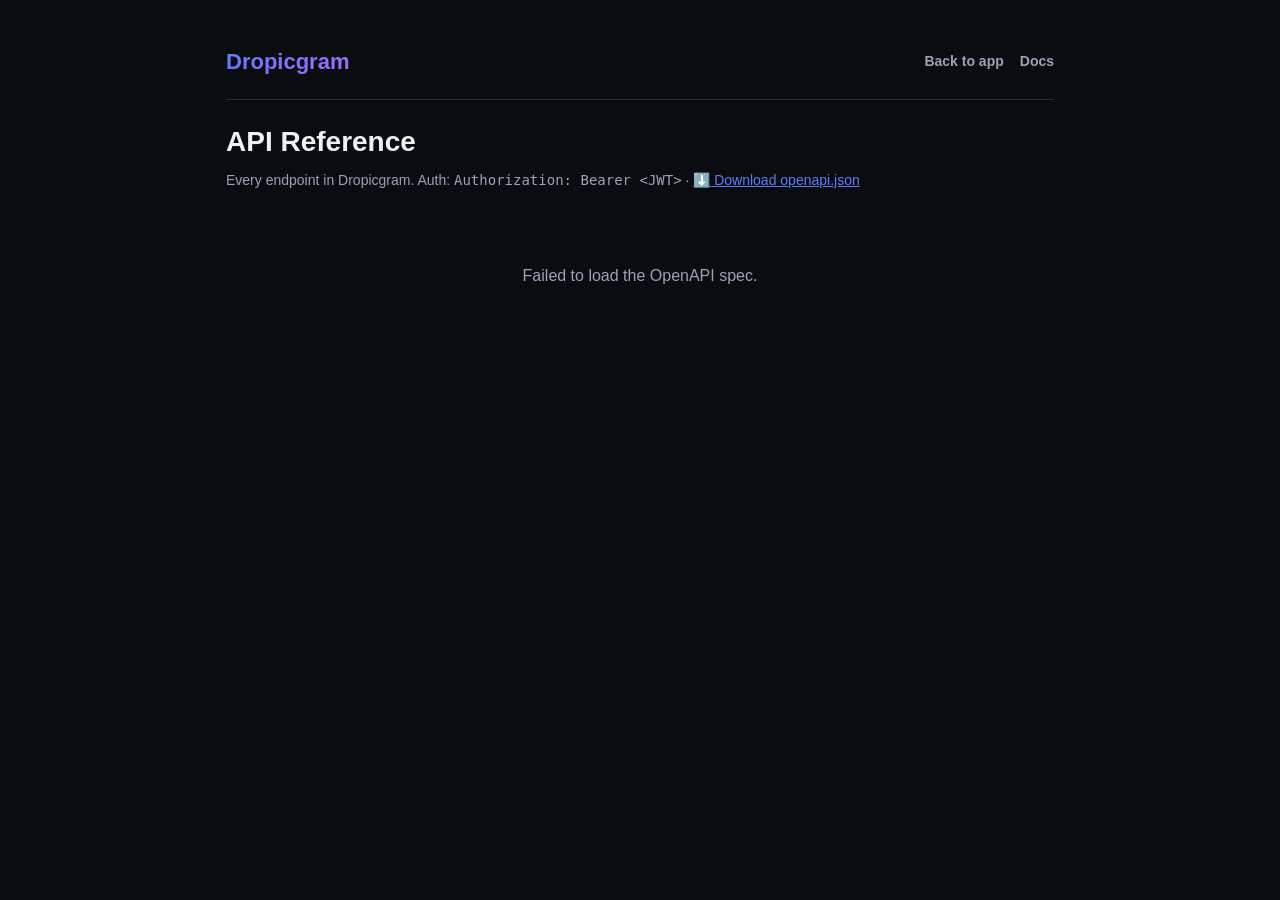
==== apidocs.html @ 76a0f66f "Fix Add story button globally, add openapi.json download link" ====
<!DOCTYPE html>
<html lang="en">
<head>
  <meta charset="UTF-8" />
  <meta name="viewport" content="width=device-width, initial-scale=1.0" />
  <title>Dropicgram API Reference</title>
  <link rel="icon" type="image/svg+xml" href="icon.svg" />
  <style>
    :root {
      --bg: #0b0c10; --bg-elev: #13151c; --card: #1a1d26; --card2: #232734;
      --ink: #eef0f6; --muted: #9aa3b5; --faint: #6b7488;
      --accent: #5e7bff; --accent2: #a06bff; --border: #282d3a;
      --green: #22c55e; --blue: #3b82f6; --orange: #f59e0b; --red: #ef4444;
    }
    * { margin: 0; padding: 0; box-sizing: border-box; }
    body {
      font-family: -apple-system, BlinkMacSystemFont, "Segoe UI", Roboto, sans-serif;
      background: var(--bg); color: var(--ink); line-height: 1.6;
    }
    .wrap { max-width: 860px; margin: 0 auto; padding: 24px 16px 80px; }
    header {
      display: flex; align-items: center; gap: 12px; padding: 20px 0; margin-bottom: 20px;
      border-bottom: 1px solid var(--border);
    }
    .logo { font-size: 22px; font-weight: 900; background: linear-gradient(135deg,var(--accent),var(--accent2)); -webkit-background-clip: text; background-clip: text; -webkit-text-fill-color: transparent; }
    header nav { margin-left: auto; display: flex; gap: 16px; }
    header nav a { color: var(--muted); text-decoration: none; font-weight: 600; font-size: 14px; }
    header nav a:hover { color: var(--accent); }
    h1 { font-size: 28px; margin-bottom: 4px; }
    .sub { color: var(--muted); margin-bottom: 18px; font-size: 14px; }
    .tags { display: flex; flex-wrap: wrap; gap: 8px; margin: 14px 0; }
    .tag {
      background: var(--bg-elev); border: 1px solid var(--border); border-radius: 999px;
      padding: 7px 16px; font-size: 13px; font-weight: 700; color: var(--muted); cursor: pointer;
      transition: all .15s;
    }
    .tag:hover { color: var(--accent); border-color: var(--accent); }
    .tag.active { background: linear-gradient(135deg,var(--accent),var(--accent2)); color: #fff; border-color: transparent; }
    .endpoint { background: var(--card); border: 1px solid var(--border); border-radius: 14px; padding: 16px 18px; margin-bottom: 12px; }
    .ep-head { display: flex; align-items: center; gap: 12px; flex-wrap: wrap; }
    .method { font-weight: 800; font-size: 12px; padding: 3px 10px; border-radius: 6px; color: #fff; letter-spacing: .5px; }
    .get { background: var(--green); } .post { background: var(--blue); } .put { background: var(--orange); } .delete { background: var(--red); }
    .path { font-family: ui-monospace, monospace; font-size: 14px; font-weight: 700; color: var(--ink); word-break: break-all; }
    .summary { color: var(--muted); font-size: 13px; margin-top: 4px; }
    .toggle {
      margin-left: auto; background: none; border: 1px solid var(--border); color: var(--muted);
      border-radius: 999px; padding: 6px 14px; font-size: 12px; font-weight: 700; cursor: pointer;
    }
    .toggle:hover { color: var(--accent); border-color: var(--accent); }
    .detail { margin-top: 12px; border-top: 1px solid var(--border); padding-top: 12px; display: none; }
    .detail.open { display: block; }
    .dlabel { font-size: 11px; font-weight: 700; color: var(--muted); text-transform: uppercase; letter-spacing: .6px; margin: 10px 0 4px; }
    .codeblock {
      background: var(--bg-elev); border: 1px solid var(--border); border-radius: 10px;
      padding: 12px; font-size: 12px; overflow-x: auto; color: var(--ink); white-space: pre-wrap;
    }
    table { width: 100%; border-collapse: collapse; margin: 8px 0; }
    th, td { text-align: left; padding: 7px 9px; border-bottom: 1px solid var(--border); font-size: 12.5px; vertical-align: top; }
    th { color: var(--muted); font-size: 11px; text-transform: uppercase; letter-spacing: .5px; }
    td code { background: var(--bg-elev); padding: 1px 5px; border-radius: 4px; font-size: 12px; color: var(--accent); }
    .empty { text-align: center; color: var(--muted); padding: 40px; }
    .back { display: inline-block; color: var(--accent); text-decoration: none; font-weight: 700; margin-bottom: 12px; }
    @media (max-width: 600px) {
      header { flex-direction: column; align-items: flex-start; }
      header nav { margin-left: 0; }
      .ep-head { gap: 8px; }
      .path { font-size: 13px; }
    }
  </style>
</head>
<body>
  <div class="wrap">
    <header>
      <span class="logo">Dropicgram</span>
      <nav>
        <a href="./">Back to app</a>
        <a href="docs.html">Docs</a>
      </nav>
    </header>

    <h1>API Reference</h1>
    <p class="sub">Every endpoint in Dropicgram. Auth: <code>Authorization: Bearer &lt;JWT&gt;</code> · <a href="#" id="dl-spec" download style="color:var(--accent)">⬇️ Download openapi.json</a></p>

    <div class="tags" id="tags"></div>
    <div id="paths"></div>
  </div>

  <script>
    const BASE = window.DROPIC_API || "";

    async function load() {
      const tagsEl = document.getElementById("tags");
      const pathsEl = document.getElementById("paths");
      let spec;
      try {
        const res = await fetch(BASE + "/api/openapi.json");
        spec = await res.json();
      } catch (e) {
        pathsEl.innerHTML = '<div class="empty">Failed to load the OpenAPI spec.</div>';
        return;
      }

      const tags = (spec.tags || []).map((t) => t.name);
      tagsEl.innerHTML = tags.map((t) => `<button class="tag" data-tag="${t}">${t}</button>`).join("");

      const list = [];
      for (const [path, methods] of Object.entries(spec.paths || {})) {
        for (const [method, op] of Object.entries(methods)) {
          if (!["get", "post", "put", "delete"].includes(method)) continue;
          list.push({ tag: op.tags?.[0] || "other", path, method, op });
        }
      }

      function esc(s) {
        return String(s ?? "").replace(/[&<>"']/g, (c) => ({"&":"&amp;","<":"&lt;",">":"&gt;",'"':"&quot;","'":"&#39;"}[c]));
      }

      function render(filter) {
        const items = filter ? list.filter((x) => x.tag === filter) : list;
        pathsEl.innerHTML = items.map((e) => {
          const params = (e.op.parameters || []).map((p) =>
            `<tr><td><code>${esc(p.name)}</code></td><td>${esc(p.in)}</td><td>${p.required ? "required" : "optional"}</td><td>${esc(JSON.stringify(p.schema || {}))}</td></tr>`
          ).join("");
          const reqBody = e.op.requestBody?.content
            ? Object.entries(e.op.requestBody.content).map(([ct, v]) =>
                `<div class="dlabel">Body · ${esc(ct)}</div><div class="codeblock">${esc(JSON.stringify(v.schema, null, 2))}</div>`).join("")
            : "";
          const responses = e.op.responses
            ? Object.entries(e.op.responses).map(([code, r]) =>
                `<div class="dlabel">${esc(code)} — ${esc(r.description || "")}</div>`).join("")
            : "";
          return `
          <div class="endpoint" data-tag="${esc(e.tag)}">
            <div class="ep-head">
              <span class="method ${esc(e.method)}">${esc(e.method.toUpperCase())}</span>
              <span class="path">${esc(e.path)}</span>
              <button class="toggle">Details</button>
            </div>
            <div class="summary">${esc(e.op.summary || "")}</div>
            <div class="detail">
              ${params ? `<div class="dlabel">Parameters</div><table>${params}</table>` : ""}
              ${reqBody}
              ${responses ? `<div class="dlabel">Responses</div>${responses}` : ""}
            </div>
          </div>`;
        }).join("") || '<div class="empty">No endpoints in this tag.</div>';

        pathsEl.querySelectorAll(".endpoint").forEach((ep) => {
          ep.querySelector(".toggle").addEventListener("click", () => {
            ep.querySelector(".detail").classList.toggle("open");
          });
        });
      }
      render();

      tagsEl.querySelectorAll(".tag").forEach((b) =>
        b.addEventListener("click", () => {
          tagsEl.querySelectorAll(".tag").forEach((x) => x.classList.remove("active"));
          b.classList.add("active");
          render(b.dataset.tag);
        })
      );
    }
    load();
    document.getElementById("dl-spec").addEventListener("click", (e) => {
      e.preventDefault();
      window.location.href = BASE + "/api/openapi.json";
    });
  </script>
</body>
</html>
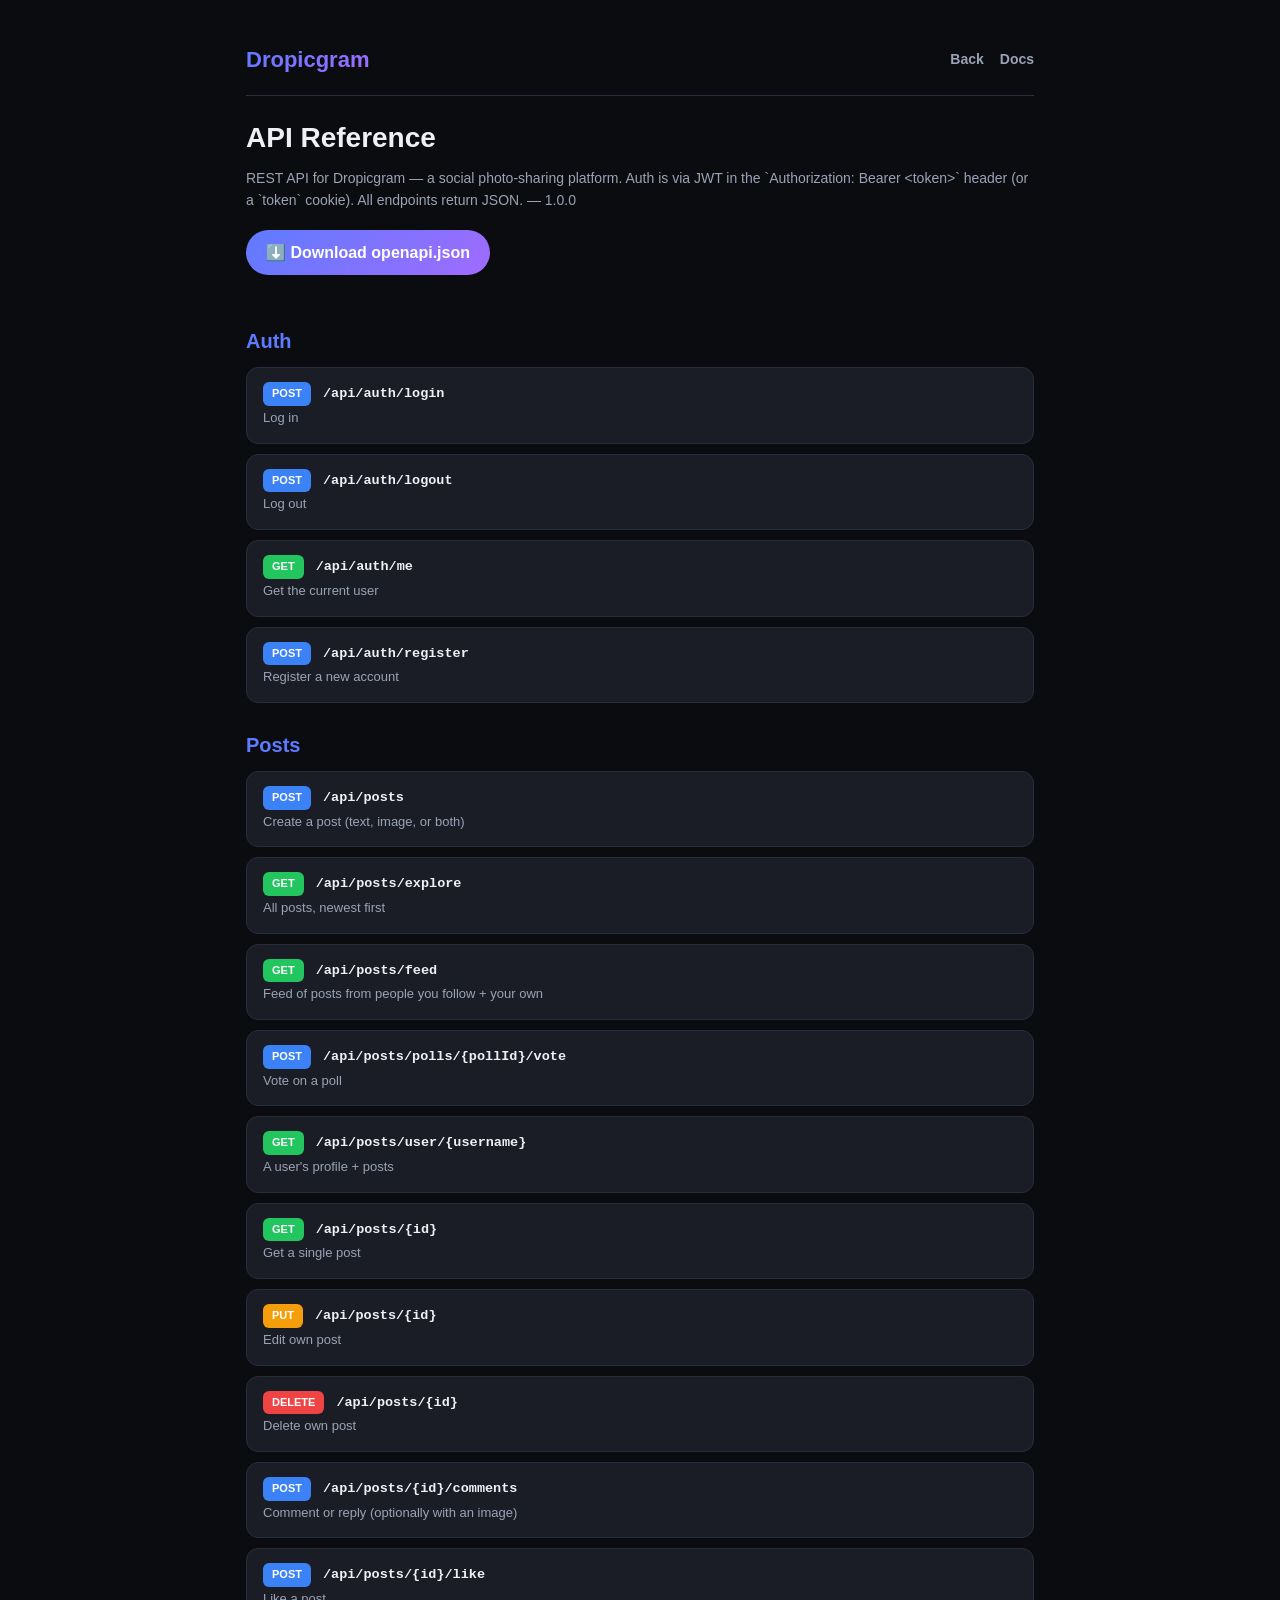
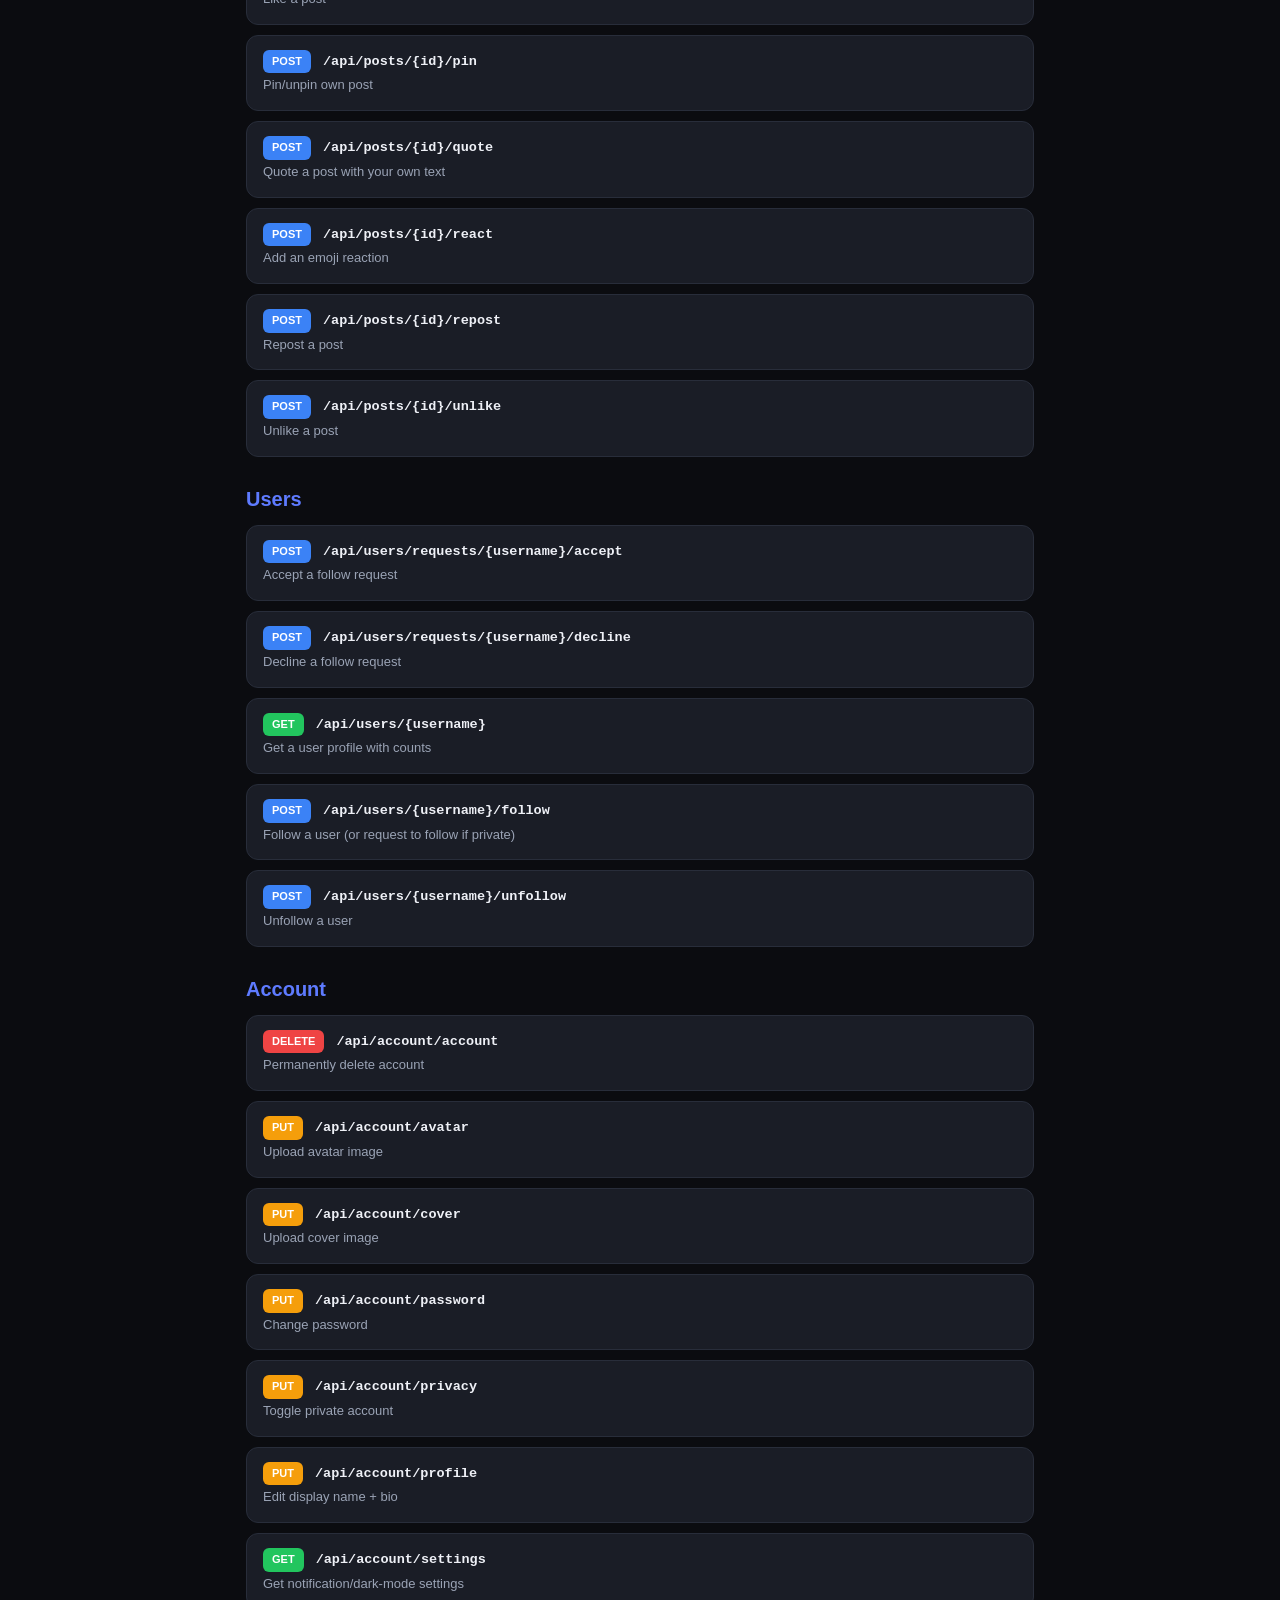
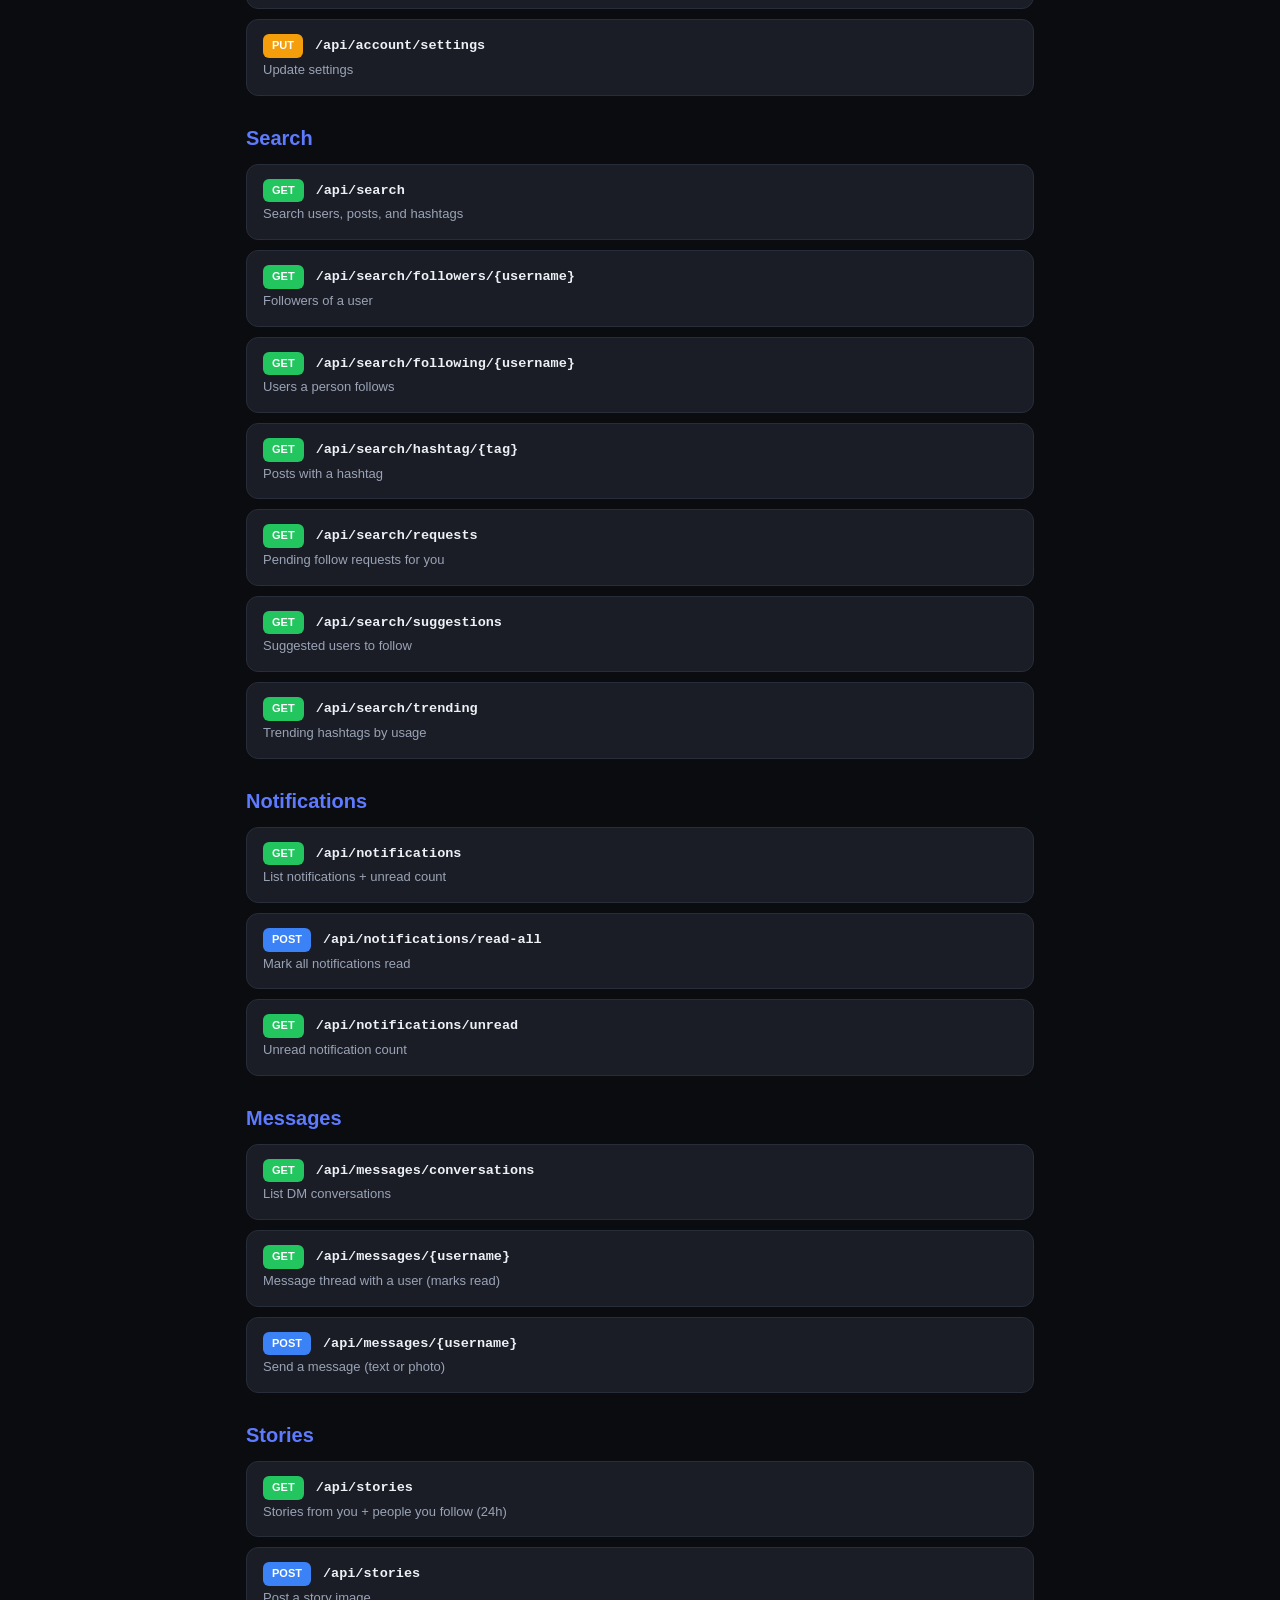
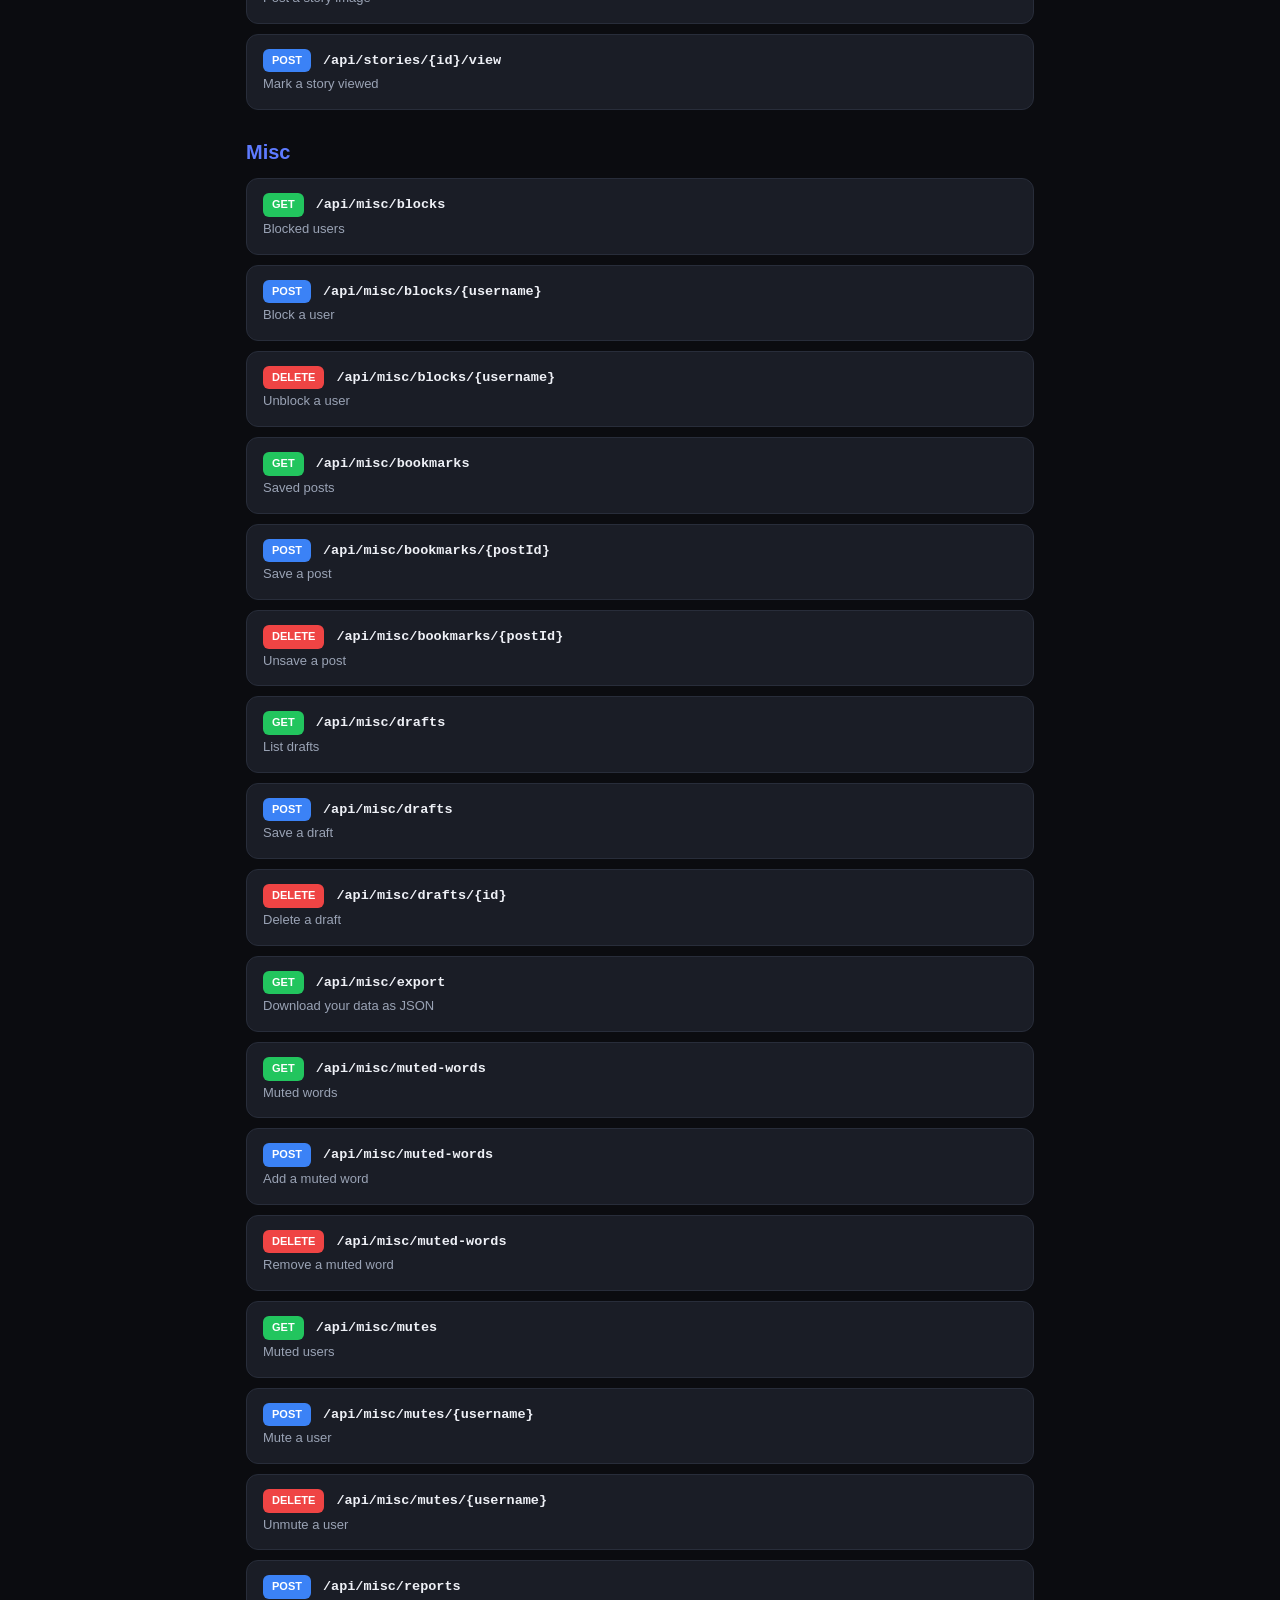
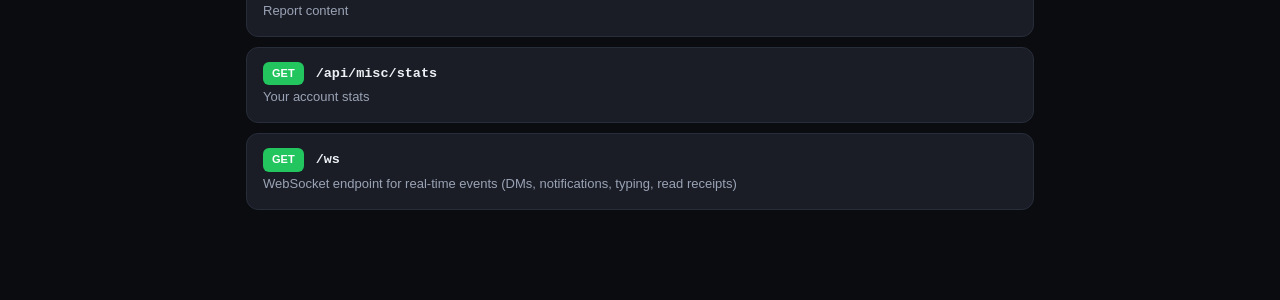
==== commit f163c924: "apidocs: fully static, no runtime fetch, just download page" ====
--- a/apidocs.html
+++ b/apidocs.html
@@ -1,171 +1,252 @@
 <!DOCTYPE html>
 <html lang="en">
 <head>
-  <meta charset="UTF-8" />
-  <meta name="viewport" content="width=device-width, initial-scale=1.0" />
-  <title>Dropicgram API Reference</title>
-  <link rel="icon" type="image/svg+xml" href="icon.svg" />
-  <style>
-    :root {
-      --bg: #0b0c10; --bg-elev: #13151c; --card: #1a1d26; --card2: #232734;
-      --ink: #eef0f6; --muted: #9aa3b5; --faint: #6b7488;
-      --accent: #5e7bff; --accent2: #a06bff; --border: #282d3a;
-      --green: #22c55e; --blue: #3b82f6; --orange: #f59e0b; --red: #ef4444;
-    }
-    * { margin: 0; padding: 0; box-sizing: border-box; }
-    body {
-      font-family: -apple-system, BlinkMacSystemFont, "Segoe UI", Roboto, sans-serif;
-      background: var(--bg); color: var(--ink); line-height: 1.6;
-    }
-    .wrap { max-width: 860px; margin: 0 auto; padding: 24px 16px 80px; }
-    header {
-      display: flex; align-items: center; gap: 12px; padding: 20px 0; margin-bottom: 20px;
-      border-bottom: 1px solid var(--border);
-    }
-    .logo { font-size: 22px; font-weight: 900; background: linear-gradient(135deg,var(--accent),var(--accent2)); -webkit-background-clip: text; background-clip: text; -webkit-text-fill-color: transparent; }
-    header nav { margin-left: auto; display: flex; gap: 16px; }
-    header nav a { color: var(--muted); text-decoration: none; font-weight: 600; font-size: 14px; }
-    header nav a:hover { color: var(--accent); }
-    h1 { font-size: 28px; margin-bottom: 4px; }
-    .sub { color: var(--muted); margin-bottom: 18px; font-size: 14px; }
-    .tags { display: flex; flex-wrap: wrap; gap: 8px; margin: 14px 0; }
-    .tag {
-      background: var(--bg-elev); border: 1px solid var(--border); border-radius: 999px;
-      padding: 7px 16px; font-size: 13px; font-weight: 700; color: var(--muted); cursor: pointer;
-      transition: all .15s;
-    }
-    .tag:hover { color: var(--accent); border-color: var(--accent); }
-    .tag.active { background: linear-gradient(135deg,var(--accent),var(--accent2)); color: #fff; border-color: transparent; }
-    .endpoint { background: var(--card); border: 1px solid var(--border); border-radius: 14px; padding: 16px 18px; margin-bottom: 12px; }
-    .ep-head { display: flex; align-items: center; gap: 12px; flex-wrap: wrap; }
-    .method { font-weight: 800; font-size: 12px; padding: 3px 10px; border-radius: 6px; color: #fff; letter-spacing: .5px; }
-    .get { background: var(--green); } .post { background: var(--blue); } .put { background: var(--orange); } .delete { background: var(--red); }
-    .path { font-family: ui-monospace, monospace; font-size: 14px; font-weight: 700; color: var(--ink); word-break: break-all; }
-    .summary { color: var(--muted); font-size: 13px; margin-top: 4px; }
-    .toggle {
-      margin-left: auto; background: none; border: 1px solid var(--border); color: var(--muted);
-      border-radius: 999px; padding: 6px 14px; font-size: 12px; font-weight: 700; cursor: pointer;
-    }
-    .toggle:hover { color: var(--accent); border-color: var(--accent); }
-    .detail { margin-top: 12px; border-top: 1px solid var(--border); padding-top: 12px; display: none; }
-    .detail.open { display: block; }
-    .dlabel { font-size: 11px; font-weight: 700; color: var(--muted); text-transform: uppercase; letter-spacing: .6px; margin: 10px 0 4px; }
-    .codeblock {
-      background: var(--bg-elev); border: 1px solid var(--border); border-radius: 10px;
-      padding: 12px; font-size: 12px; overflow-x: auto; color: var(--ink); white-space: pre-wrap;
-    }
-    table { width: 100%; border-collapse: collapse; margin: 8px 0; }
-    th, td { text-align: left; padding: 7px 9px; border-bottom: 1px solid var(--border); font-size: 12.5px; vertical-align: top; }
-    th { color: var(--muted); font-size: 11px; text-transform: uppercase; letter-spacing: .5px; }
-    td code { background: var(--bg-elev); padding: 1px 5px; border-radius: 4px; font-size: 12px; color: var(--accent); }
-    .empty { text-align: center; color: var(--muted); padding: 40px; }
-    .back { display: inline-block; color: var(--accent); text-decoration: none; font-weight: 700; margin-bottom: 12px; }
-    @media (max-width: 600px) {
-      header { flex-direction: column; align-items: flex-start; }
-      header nav { margin-left: 0; }
-      .ep-head { gap: 8px; }
-      .path { font-size: 13px; }
-    }
-  </style>
+<meta charset="UTF-8" />
+<meta name="viewport" content="width=device-width, initial-scale=1.0" />
+<title>Dropicgram API Reference</title>
+<link rel="icon" type="image/svg+xml" href="icon.svg" />
+<style>
+:root{--bg:#0b0c10;--el:#13151c;--card:#1a1d26;--ink:#eef0f6;--mut:#9aa3b5;--acc:#5e7bff;--acc2:#a06bff;--bd:#282d3a;--g:#22c55e;--b:#3b82f6;--o:#f59e0b;--r:#ef4444;}
+*{margin:0;padding:0;box-sizing:border-box}
+body{font-family:-apple-system,BlinkMacSystemFont,"Segoe UI",Roboto,sans-serif;background:var(--bg);color:var(--ink);line-height:1.6}
+.wrap{max-width:820px;margin:0 auto;padding:24px 16px 80px}
+header{display:flex;align-items:center;gap:12px;padding:18px 0;border-bottom:1px solid var(--bd);margin-bottom:20px}
+.logo{font-size:22px;font-weight:900;background:linear-gradient(135deg,var(--acc),var(--acc2));-webkit-background-clip:text;background-clip:text;-webkit-text-fill-color:transparent}
+header nav{margin-left:auto;display:flex;gap:16px}
+header nav a{color:var(--mut);text-decoration:none;font-weight:600;font-size:14px}
+header nav a:hover{color:var(--acc)}
+h1{font-size:28px;margin-bottom:6px}
+.sub{color:var(--mut);font-size:14px;margin-bottom:18px}
+.dl{display:inline-block;background:linear-gradient(135deg,var(--acc),var(--acc2));color:#fff;font-weight:800;padding:10px 20px;border-radius:999px;text-decoration:none;margin-bottom:24px}
+.tag-title{font-size:20px;margin:26px 0 10px;color:var(--acc);text-transform:capitalize}
+.ep{background:var(--card);border:1px solid var(--bd);border-radius:12px;padding:14px 16px;margin-bottom:10px}
+.head{display:flex;align-items:center;gap:12px;flex-wrap:wrap}
+.m{font-weight:800;font-size:11px;padding:3px 9px;border-radius:6px;color:#fff}
+.m.get{background:var(--g)}.m.post{background:var(--b)}.m.put{background:var(--o)}.m.delete{background:var(--r)}
+.path{font-family:ui-monospace,monospace;font-size:13.5px;font-weight:700;color:var(--ink);word-break:break-all}
+.sum{color:var(--mut);font-size:13px;margin-top:2px}
+.det{margin-top:8px}
+.det summary{color:var(--acc);cursor:pointer;font-size:13px;font-weight:700}
+.lbl{font-size:11px;font-weight:700;color:var(--mut);text-transform:uppercase;letter-spacing:.5px;margin:10px 0 4px}
+table{width:100%;border-collapse:collapse;margin:6px 0}
+th,td{text-align:left;padding:6px 8px;border-bottom:1px solid var(--bd);font-size:12.5px}
+th{color:var(--mut)}
+td code{background:var(--el);padding:1px 5px;border-radius:4px;font-size:12px;color:var(--acc)}
+.code{background:var(--el);border:1px solid var(--bd);border-radius:8px;padding:10px;font-size:12px;overflow-x:auto;white-space:pre-wrap}
+@media(max-width:600px){header{flex-direction:column;align-items:flex-start}header nav{margin-left:0}}
+</style>
 </head>
 <body>
-  <div class="wrap">
-    <header>
-      <span class="logo">Dropicgram</span>
-      <nav>
-        <a href="./">Back to app</a>
-        <a href="docs.html">Docs</a>
-      </nav>
-    </header>
-
-    <h1>API Reference</h1>
-    <p class="sub">Every endpoint in Dropicgram. Auth: <code>Authorization: Bearer &lt;JWT&gt;</code> · <a href="#" id="dl-spec" download style="color:var(--accent)">⬇️ Download openapi.json</a></p>
-
-    <div class="tags" id="tags"></div>
-    <div id="paths"></div>
-  </div>
-
-  <script>
-    const BASE = window.DROPIC_API || "";
-
-    async function load() {
-      const tagsEl = document.getElementById("tags");
-      const pathsEl = document.getElementById("paths");
-      let spec;
-      try {
-        const res = await fetch(BASE + "/api/openapi.json");
-        spec = await res.json();
-      } catch (e) {
-        pathsEl.innerHTML = '<div class="empty">Failed to load the OpenAPI spec.</div>';
-        return;
-      }
-
-      const tags = (spec.tags || []).map((t) => t.name);
-      tagsEl.innerHTML = tags.map((t) => `<button class="tag" data-tag="${t}">${t}</button>`).join("");
-
-      const list = [];
-      for (const [path, methods] of Object.entries(spec.paths || {})) {
-        for (const [method, op] of Object.entries(methods)) {
-          if (!["get", "post", "put", "delete"].includes(method)) continue;
-          list.push({ tag: op.tags?.[0] || "other", path, method, op });
-        }
-      }
-
-      function esc(s) {
-        return String(s ?? "").replace(/[&<>"']/g, (c) => ({"&":"&amp;","<":"&lt;",">":"&gt;",'"':"&quot;","'":"&#39;"}[c]));
-      }
-
-      function render(filter) {
-        const items = filter ? list.filter((x) => x.tag === filter) : list;
-        pathsEl.innerHTML = items.map((e) => {
-          const params = (e.op.parameters || []).map((p) =>
-            `<tr><td><code>${esc(p.name)}</code></td><td>${esc(p.in)}</td><td>${p.required ? "required" : "optional"}</td><td>${esc(JSON.stringify(p.schema || {}))}</td></tr>`
-          ).join("");
-          const reqBody = e.op.requestBody?.content
-            ? Object.entries(e.op.requestBody.content).map(([ct, v]) =>
-                `<div class="dlabel">Body · ${esc(ct)}</div><div class="codeblock">${esc(JSON.stringify(v.schema, null, 2))}</div>`).join("")
-            : "";
-          const responses = e.op.responses
-            ? Object.entries(e.op.responses).map(([code, r]) =>
-                `<div class="dlabel">${esc(code)} — ${esc(r.description || "")}</div>`).join("")
-            : "";
-          return `
-          <div class="endpoint" data-tag="${esc(e.tag)}">
-            <div class="ep-head">
-              <span class="method ${esc(e.method)}">${esc(e.method.toUpperCase())}</span>
-              <span class="path">${esc(e.path)}</span>
-              <button class="toggle">Details</button>
-            </div>
-            <div class="summary">${esc(e.op.summary || "")}</div>
-            <div class="detail">
-              ${params ? `<div class="dlabel">Parameters</div><table>${params}</table>` : ""}
-              ${reqBody}
-              ${responses ? `<div class="dlabel">Responses</div>${responses}` : ""}
-            </div>
-          </div>`;
-        }).join("") || '<div class="empty">No endpoints in this tag.</div>';
-
-        pathsEl.querySelectorAll(".endpoint").forEach((ep) => {
-          ep.querySelector(".toggle").addEventListener("click", () => {
-            ep.querySelector(".detail").classList.toggle("open");
-          });
-        });
-      }
-      render();
-
-      tagsEl.querySelectorAll(".tag").forEach((b) =>
-        b.addEventListener("click", () => {
-          tagsEl.querySelectorAll(".tag").forEach((x) => x.classList.remove("active"));
-          b.classList.add("active");
-          render(b.dataset.tag);
-        })
-      );
-    }
-    load();
-    document.getElementById("dl-spec").addEventListener("click", (e) => {
-      e.preventDefault();
-      window.location.href = BASE + "/api/openapi.json";
-    });
-  </script>
+<div class="wrap">
+<header>
+<span class="logo">Dropicgram</span>
+<nav><a href="./">Back</a><a href="docs.html">Docs</a></nav>
+</header>
+<h1>API Reference</h1>
+<p class="sub">REST API for Dropicgram — a social photo-sharing platform. Auth is via JWT in the `Authorization: Bearer &lt;token&gt;` header (or a `token` cookie). All endpoints return JSON. — 1.0.0</p>
+<a class="dl" href="/api/openapi.json" download>⬇️ Download openapi.json</a>
+<h2 class="tag-title">auth</h2><div class="ep">
+      <div class="head"><span class="m post">POST</span><code class="path">/api/auth/login</code></div>
+      <div class="sum">Log in</div>
+    </div><div class="ep">
+      <div class="head"><span class="m post">POST</span><code class="path">/api/auth/logout</code></div>
+      <div class="sum">Log out</div>
+    </div><div class="ep">
+      <div class="head"><span class="m get">GET</span><code class="path">/api/auth/me</code></div>
+      <div class="sum">Get the current user</div>
+    </div><div class="ep">
+      <div class="head"><span class="m post">POST</span><code class="path">/api/auth/register</code></div>
+      <div class="sum">Register a new account</div>
+    </div><h2 class="tag-title">posts</h2><div class="ep">
+      <div class="head"><span class="m post">POST</span><code class="path">/api/posts</code></div>
+      <div class="sum">Create a post (text, image, or both)</div>
+    </div><div class="ep">
+      <div class="head"><span class="m get">GET</span><code class="path">/api/posts/explore</code></div>
+      <div class="sum">All posts, newest first</div>
+    </div><div class="ep">
+      <div class="head"><span class="m get">GET</span><code class="path">/api/posts/feed</code></div>
+      <div class="sum">Feed of posts from people you follow + your own</div>
+    </div><div class="ep">
+      <div class="head"><span class="m post">POST</span><code class="path">/api/posts/polls/{pollId}/vote</code></div>
+      <div class="sum">Vote on a poll</div>
+    </div><div class="ep">
+      <div class="head"><span class="m get">GET</span><code class="path">/api/posts/user/{username}</code></div>
+      <div class="sum">A user's profile + posts</div>
+    </div><div class="ep">
+      <div class="head"><span class="m get">GET</span><code class="path">/api/posts/{id}</code></div>
+      <div class="sum">Get a single post</div>
+    </div><div class="ep">
+      <div class="head"><span class="m put">PUT</span><code class="path">/api/posts/{id}</code></div>
+      <div class="sum">Edit own post</div>
+    </div><div class="ep">
+      <div class="head"><span class="m delete">DELETE</span><code class="path">/api/posts/{id}</code></div>
+      <div class="sum">Delete own post</div>
+    </div><div class="ep">
+      <div class="head"><span class="m post">POST</span><code class="path">/api/posts/{id}/comments</code></div>
+      <div class="sum">Comment or reply (optionally with an image)</div>
+    </div><div class="ep">
+      <div class="head"><span class="m post">POST</span><code class="path">/api/posts/{id}/like</code></div>
+      <div class="sum">Like a post</div>
+    </div><div class="ep">
+      <div class="head"><span class="m post">POST</span><code class="path">/api/posts/{id}/pin</code></div>
+      <div class="sum">Pin/unpin own post</div>
+    </div><div class="ep">
+      <div class="head"><span class="m post">POST</span><code class="path">/api/posts/{id}/quote</code></div>
+      <div class="sum">Quote a post with your own text</div>
+    </div><div class="ep">
+      <div class="head"><span class="m post">POST</span><code class="path">/api/posts/{id}/react</code></div>
+      <div class="sum">Add an emoji reaction</div>
+    </div><div class="ep">
+      <div class="head"><span class="m post">POST</span><code class="path">/api/posts/{id}/repost</code></div>
+      <div class="sum">Repost a post</div>
+    </div><div class="ep">
+      <div class="head"><span class="m post">POST</span><code class="path">/api/posts/{id}/unlike</code></div>
+      <div class="sum">Unlike a post</div>
+    </div><h2 class="tag-title">users</h2><div class="ep">
+      <div class="head"><span class="m post">POST</span><code class="path">/api/users/requests/{username}/accept</code></div>
+      <div class="sum">Accept a follow request</div>
+    </div><div class="ep">
+      <div class="head"><span class="m post">POST</span><code class="path">/api/users/requests/{username}/decline</code></div>
+      <div class="sum">Decline a follow request</div>
+    </div><div class="ep">
+      <div class="head"><span class="m get">GET</span><code class="path">/api/users/{username}</code></div>
+      <div class="sum">Get a user profile with counts</div>
+    </div><div class="ep">
+      <div class="head"><span class="m post">POST</span><code class="path">/api/users/{username}/follow</code></div>
+      <div class="sum">Follow a user (or request to follow if private)</div>
+    </div><div class="ep">
+      <div class="head"><span class="m post">POST</span><code class="path">/api/users/{username}/unfollow</code></div>
+      <div class="sum">Unfollow a user</div>
+    </div><h2 class="tag-title">account</h2><div class="ep">
+      <div class="head"><span class="m delete">DELETE</span><code class="path">/api/account/account</code></div>
+      <div class="sum">Permanently delete account</div>
+    </div><div class="ep">
+      <div class="head"><span class="m put">PUT</span><code class="path">/api/account/avatar</code></div>
+      <div class="sum">Upload avatar image</div>
+    </div><div class="ep">
+      <div class="head"><span class="m put">PUT</span><code class="path">/api/account/cover</code></div>
+      <div class="sum">Upload cover image</div>
+    </div><div class="ep">
+      <div class="head"><span class="m put">PUT</span><code class="path">/api/account/password</code></div>
+      <div class="sum">Change password</div>
+    </div><div class="ep">
+      <div class="head"><span class="m put">PUT</span><code class="path">/api/account/privacy</code></div>
+      <div class="sum">Toggle private account</div>
+    </div><div class="ep">
+      <div class="head"><span class="m put">PUT</span><code class="path">/api/account/profile</code></div>
+      <div class="sum">Edit display name + bio</div>
+    </div><div class="ep">
+      <div class="head"><span class="m get">GET</span><code class="path">/api/account/settings</code></div>
+      <div class="sum">Get notification/dark-mode settings</div>
+    </div><div class="ep">
+      <div class="head"><span class="m put">PUT</span><code class="path">/api/account/settings</code></div>
+      <div class="sum">Update settings</div>
+    </div><h2 class="tag-title">search</h2><div class="ep">
+      <div class="head"><span class="m get">GET</span><code class="path">/api/search</code></div>
+      <div class="sum">Search users, posts, and hashtags</div>
+    </div><div class="ep">
+      <div class="head"><span class="m get">GET</span><code class="path">/api/search/followers/{username}</code></div>
+      <div class="sum">Followers of a user</div>
+    </div><div class="ep">
+      <div class="head"><span class="m get">GET</span><code class="path">/api/search/following/{username}</code></div>
+      <div class="sum">Users a person follows</div>
+    </div><div class="ep">
+      <div class="head"><span class="m get">GET</span><code class="path">/api/search/hashtag/{tag}</code></div>
+      <div class="sum">Posts with a hashtag</div>
+    </div><div class="ep">
+      <div class="head"><span class="m get">GET</span><code class="path">/api/search/requests</code></div>
+      <div class="sum">Pending follow requests for you</div>
+    </div><div class="ep">
+      <div class="head"><span class="m get">GET</span><code class="path">/api/search/suggestions</code></div>
+      <div class="sum">Suggested users to follow</div>
+    </div><div class="ep">
+      <div class="head"><span class="m get">GET</span><code class="path">/api/search/trending</code></div>
+      <div class="sum">Trending hashtags by usage</div>
+    </div><h2 class="tag-title">notifications</h2><div class="ep">
+      <div class="head"><span class="m get">GET</span><code class="path">/api/notifications</code></div>
+      <div class="sum">List notifications + unread count</div>
+    </div><div class="ep">
+      <div class="head"><span class="m post">POST</span><code class="path">/api/notifications/read-all</code></div>
+      <div class="sum">Mark all notifications read</div>
+    </div><div class="ep">
+      <div class="head"><span class="m get">GET</span><code class="path">/api/notifications/unread</code></div>
+      <div class="sum">Unread notification count</div>
+    </div><h2 class="tag-title">messages</h2><div class="ep">
+      <div class="head"><span class="m get">GET</span><code class="path">/api/messages/conversations</code></div>
+      <div class="sum">List DM conversations</div>
+    </div><div class="ep">
+      <div class="head"><span class="m get">GET</span><code class="path">/api/messages/{username}</code></div>
+      <div class="sum">Message thread with a user (marks read)</div>
+    </div><div class="ep">
+      <div class="head"><span class="m post">POST</span><code class="path">/api/messages/{username}</code></div>
+      <div class="sum">Send a message (text or photo)</div>
+    </div><h2 class="tag-title">stories</h2><div class="ep">
+      <div class="head"><span class="m get">GET</span><code class="path">/api/stories</code></div>
+      <div class="sum">Stories from you + people you follow (24h)</div>
+    </div><div class="ep">
+      <div class="head"><span class="m post">POST</span><code class="path">/api/stories</code></div>
+      <div class="sum">Post a story image</div>
+    </div><div class="ep">
+      <div class="head"><span class="m post">POST</span><code class="path">/api/stories/{id}/view</code></div>
+      <div class="sum">Mark a story viewed</div>
+    </div><h2 class="tag-title">misc</h2><div class="ep">
+      <div class="head"><span class="m get">GET</span><code class="path">/api/misc/blocks</code></div>
+      <div class="sum">Blocked users</div>
+    </div><div class="ep">
+      <div class="head"><span class="m post">POST</span><code class="path">/api/misc/blocks/{username}</code></div>
+      <div class="sum">Block a user</div>
+    </div><div class="ep">
+      <div class="head"><span class="m delete">DELETE</span><code class="path">/api/misc/blocks/{username}</code></div>
+      <div class="sum">Unblock a user</div>
+    </div><div class="ep">
+      <div class="head"><span class="m get">GET</span><code class="path">/api/misc/bookmarks</code></div>
+      <div class="sum">Saved posts</div>
+    </div><div class="ep">
+      <div class="head"><span class="m post">POST</span><code class="path">/api/misc/bookmarks/{postId}</code></div>
+      <div class="sum">Save a post</div>
+    </div><div class="ep">
+      <div class="head"><span class="m delete">DELETE</span><code class="path">/api/misc/bookmarks/{postId}</code></div>
+      <div class="sum">Unsave a post</div>
+    </div><div class="ep">
+      <div class="head"><span class="m get">GET</span><code class="path">/api/misc/drafts</code></div>
+      <div class="sum">List drafts</div>
+    </div><div class="ep">
+      <div class="head"><span class="m post">POST</span><code class="path">/api/misc/drafts</code></div>
+      <div class="sum">Save a draft</div>
+    </div><div class="ep">
+      <div class="head"><span class="m delete">DELETE</span><code class="path">/api/misc/drafts/{id}</code></div>
+      <div class="sum">Delete a draft</div>
+    </div><div class="ep">
+      <div class="head"><span class="m get">GET</span><code class="path">/api/misc/export</code></div>
+      <div class="sum">Download your data as JSON</div>
+    </div><div class="ep">
+      <div class="head"><span class="m get">GET</span><code class="path">/api/misc/muted-words</code></div>
+      <div class="sum">Muted words</div>
+    </div><div class="ep">
+      <div class="head"><span class="m post">POST</span><code class="path">/api/misc/muted-words</code></div>
+      <div class="sum">Add a muted word</div>
+    </div><div class="ep">
+      <div class="head"><span class="m delete">DELETE</span><code class="path">/api/misc/muted-words</code></div>
+      <div class="sum">Remove a muted word</div>
+    </div><div class="ep">
+      <div class="head"><span class="m get">GET</span><code class="path">/api/misc/mutes</code></div>
+      <div class="sum">Muted users</div>
+    </div><div class="ep">
+      <div class="head"><span class="m post">POST</span><code class="path">/api/misc/mutes/{username}</code></div>
+      <div class="sum">Mute a user</div>
+    </div><div class="ep">
+      <div class="head"><span class="m delete">DELETE</span><code class="path">/api/misc/mutes/{username}</code></div>
+      <div class="sum">Unmute a user</div>
+    </div><div class="ep">
+      <div class="head"><span class="m post">POST</span><code class="path">/api/misc/reports</code></div>
+      <div class="sum">Report content</div>
+    </div><div class="ep">
+      <div class="head"><span class="m get">GET</span><code class="path">/api/misc/stats</code></div>
+      <div class="sum">Your account stats</div>
+    </div><div class="ep">
+      <div class="head"><span class="m get">GET</span><code class="path">/ws</code></div>
+      <div class="sum">WebSocket endpoint for real-time events (DMs, notifications, typing, read receipts)</div>
+    </div>
+</div>
 </body>
-</html>
+</html>
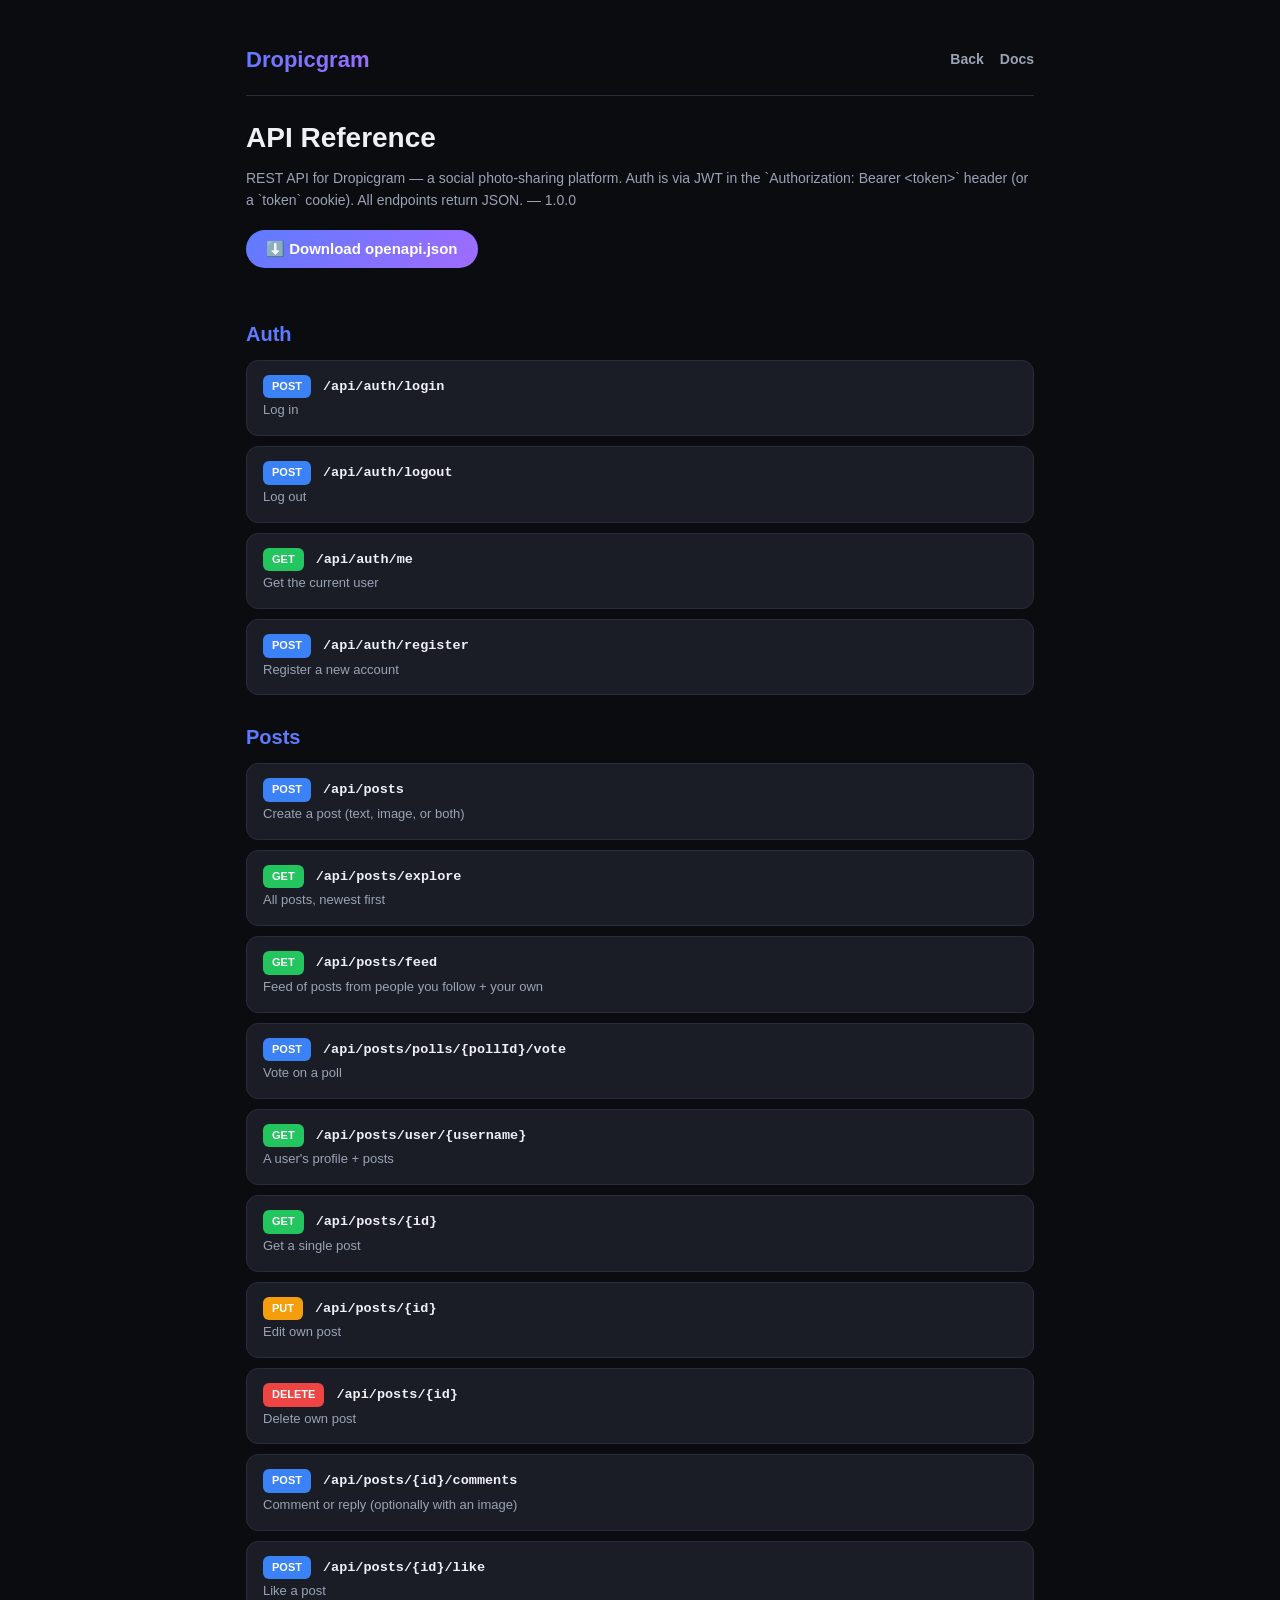
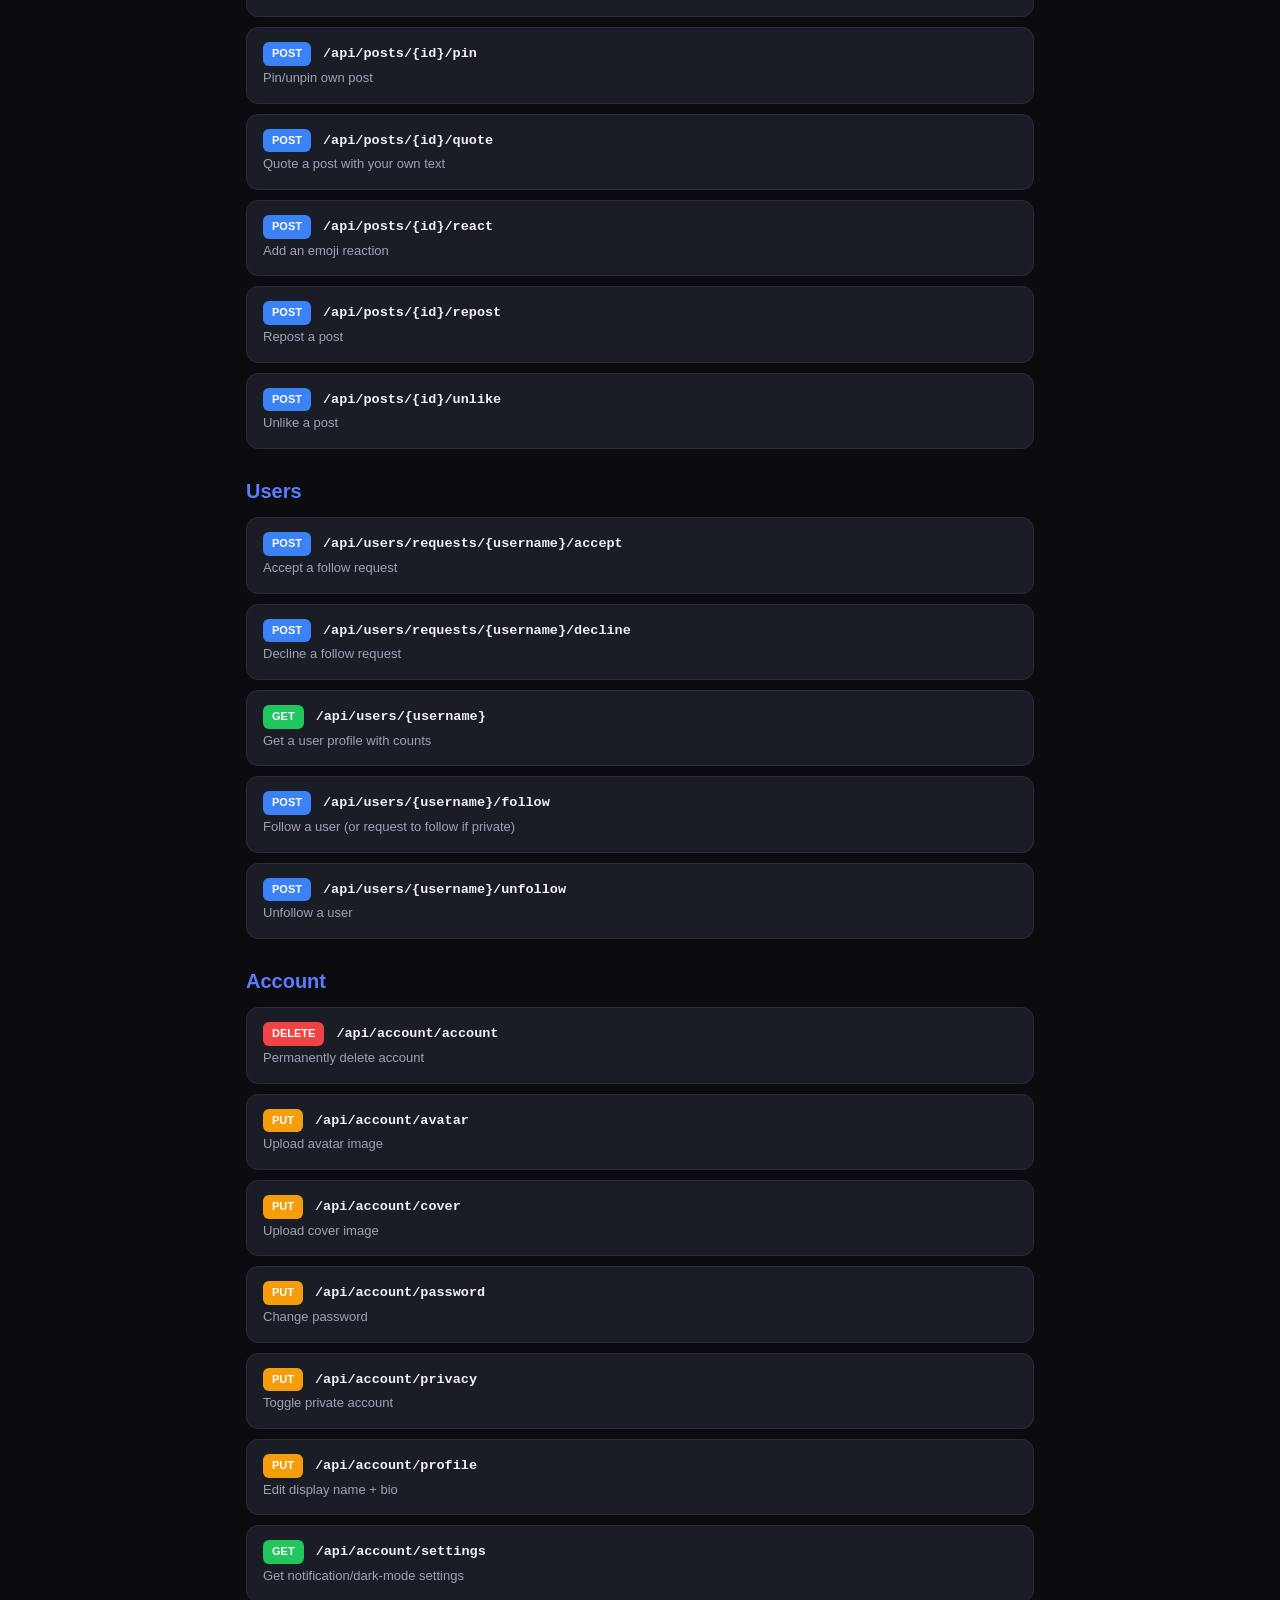
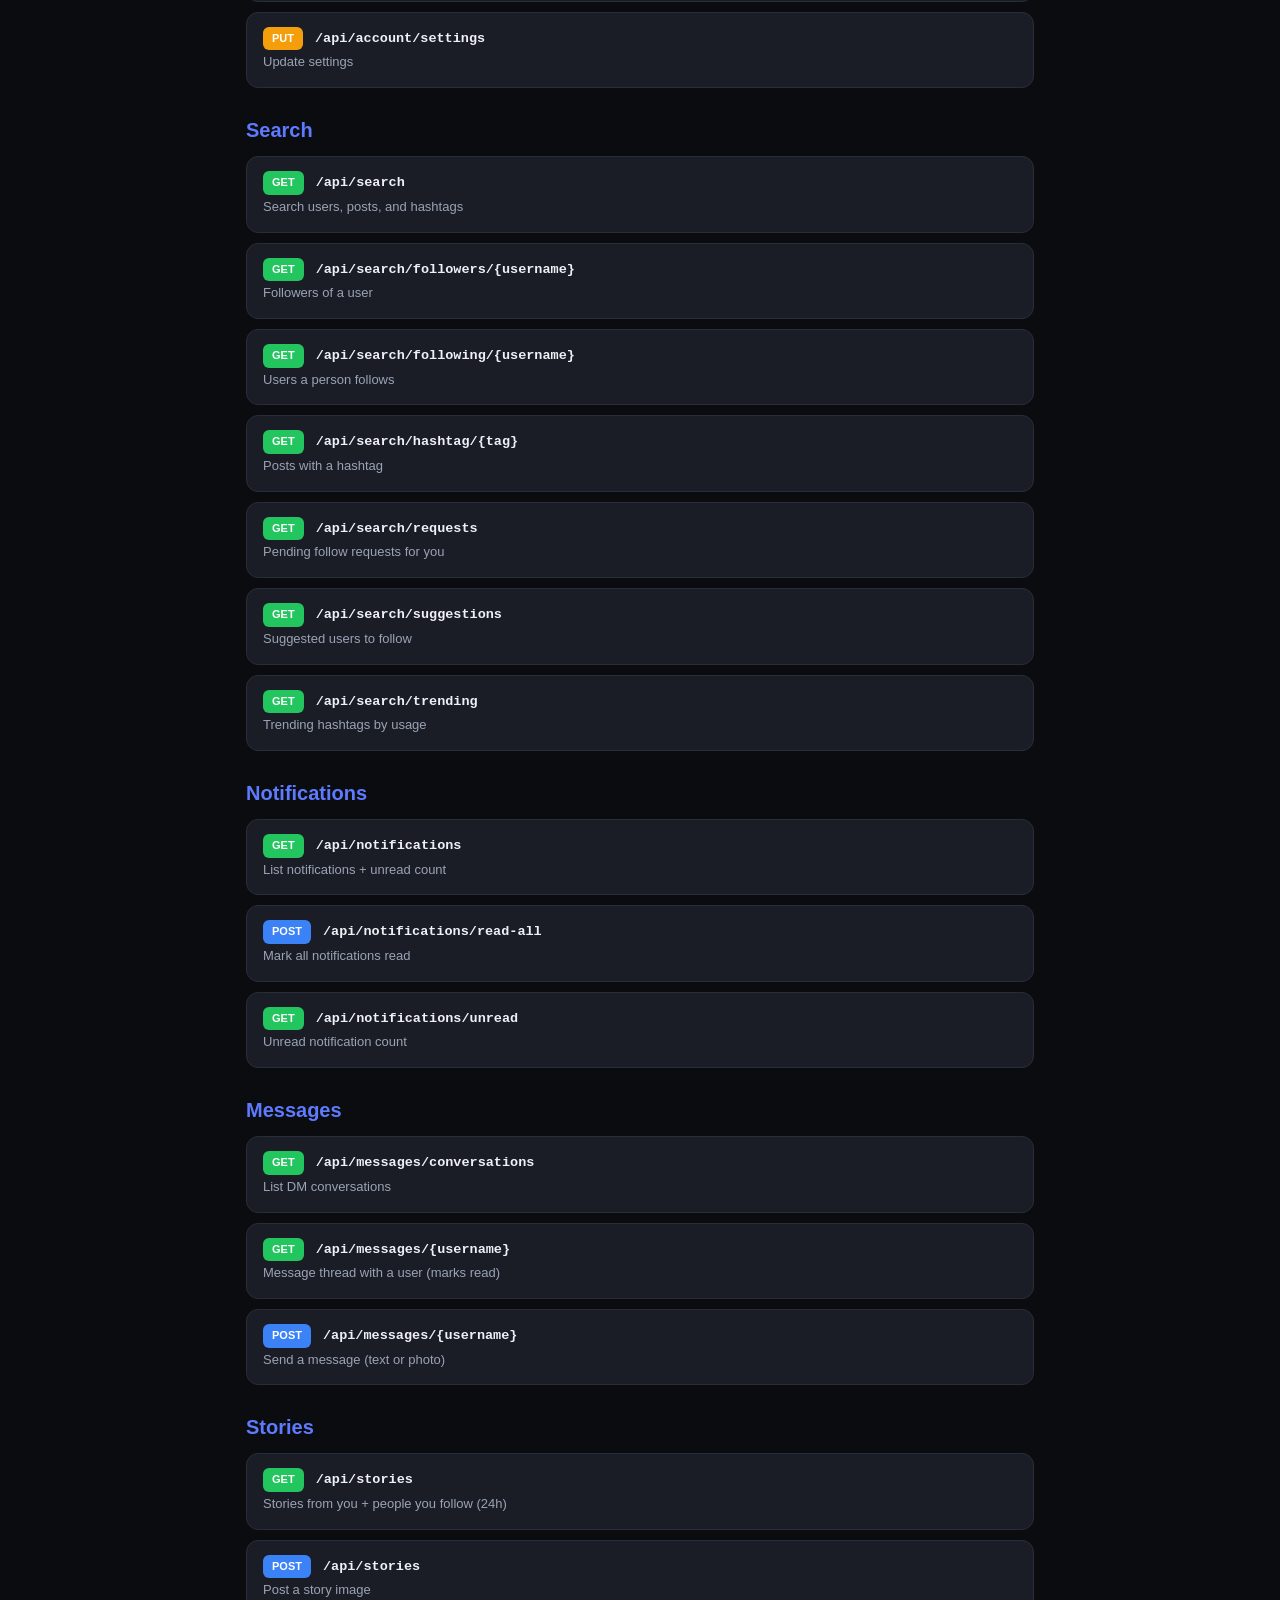
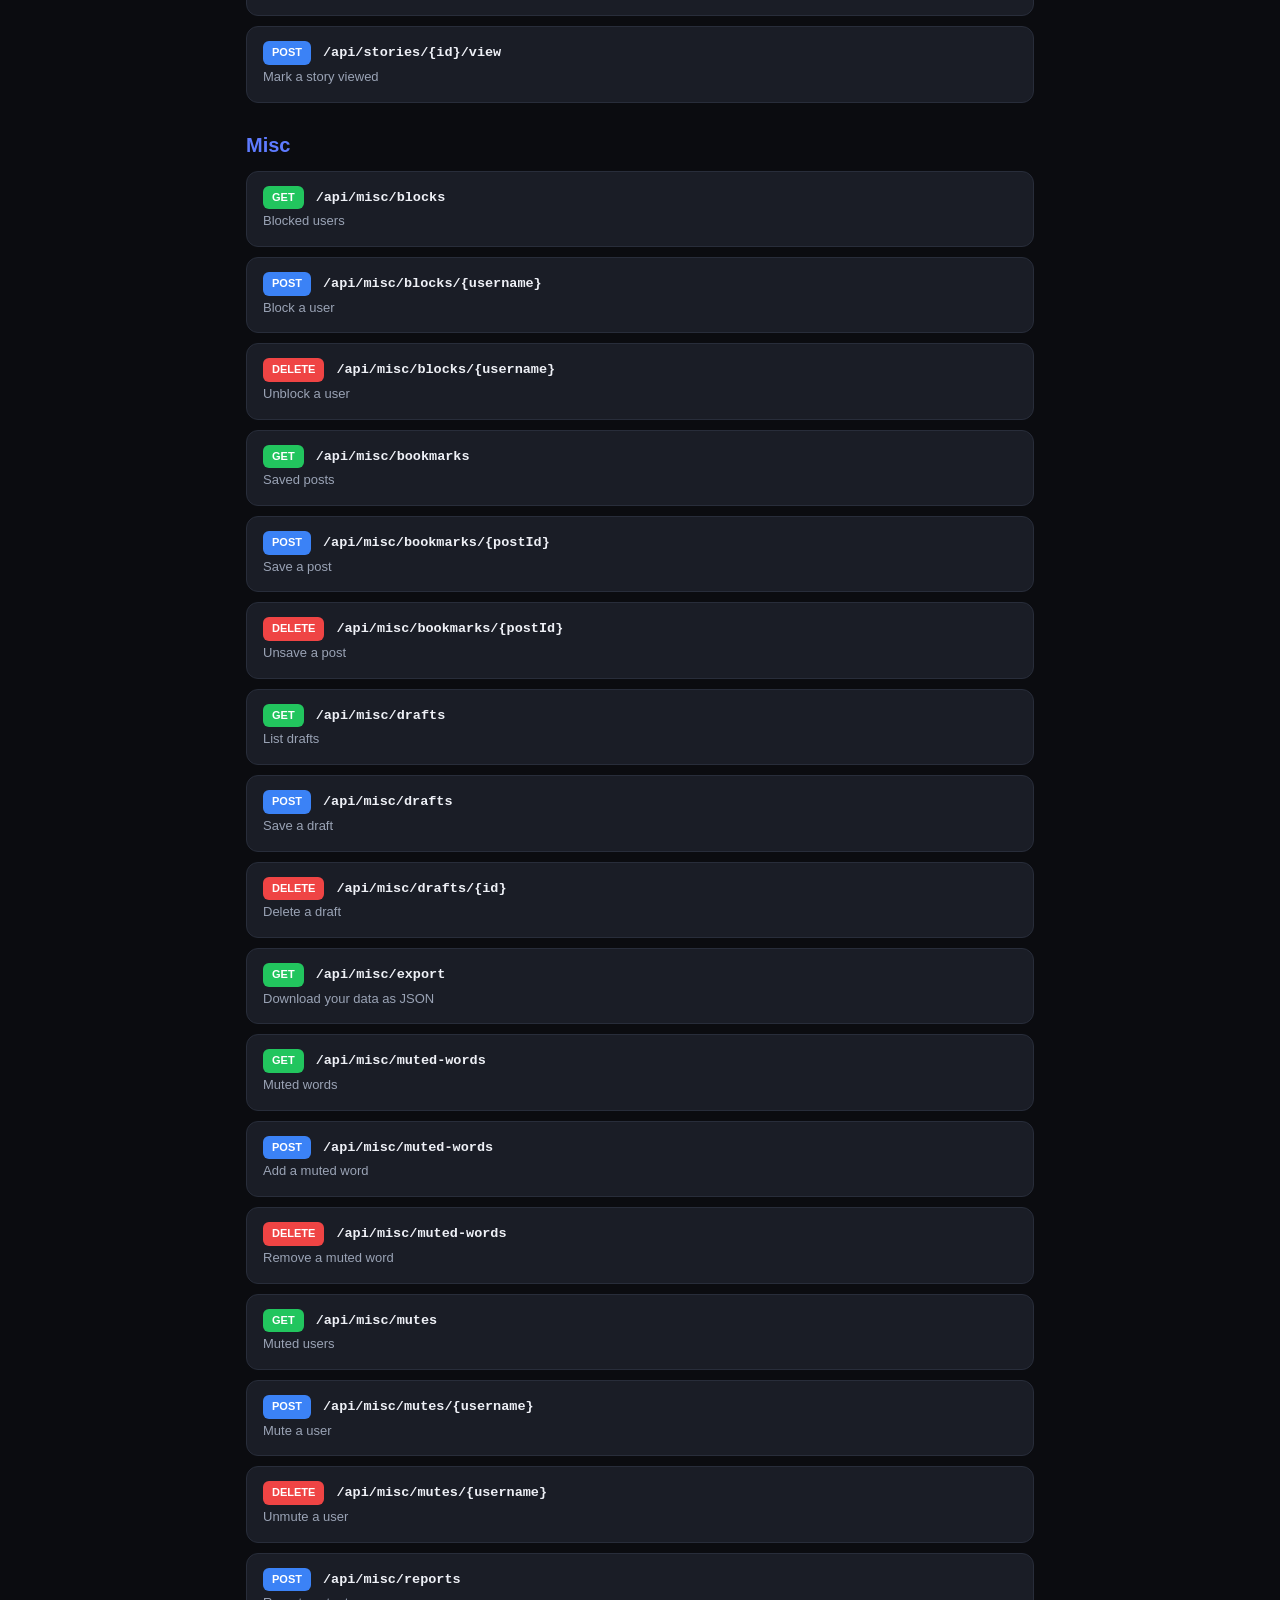
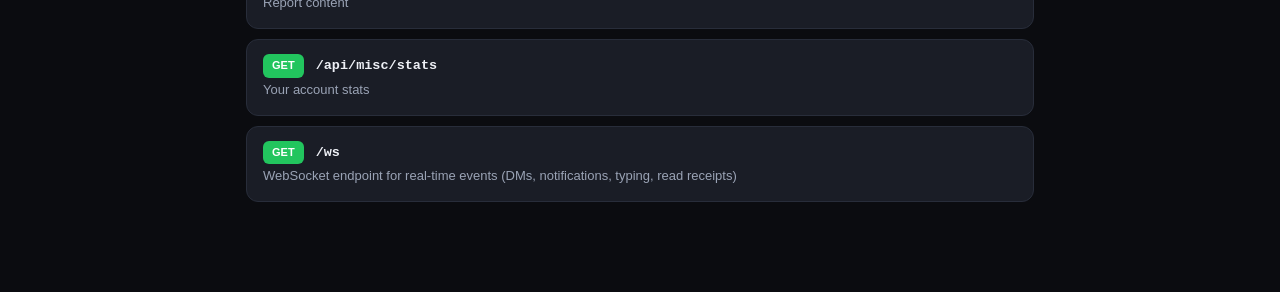
==== commit 7ca9ebad: "apidocs: embed spec + in-page Blob download (no network, no CORS)" ====
--- a/apidocs.html
+++ b/apidocs.html
@@ -17,7 +17,7 @@
 header nav a:hover{color:var(--acc)}
 h1{font-size:28px;margin-bottom:6px}
 .sub{color:var(--mut);font-size:14px;margin-bottom:18px}
-.dl{display:inline-block;background:linear-gradient(135deg,var(--acc),var(--acc2));color:#fff;font-weight:800;padding:10px 20px;border-radius:999px;text-decoration:none;margin-bottom:24px}
+.dl{display:inline-block;background:linear-gradient(135deg,var(--acc),var(--acc2));color:#fff;font-weight:800;padding:10px 20px;border-radius:999px;text-decoration:none;margin-bottom:24px;border:none;cursor:pointer;font-size:15px}
 .tag-title{font-size:20px;margin:26px 0 10px;color:var(--acc);text-transform:capitalize}
 .ep{background:var(--card);border:1px solid var(--bd);border-radius:12px;padding:14px 16px;margin-bottom:10px}
 .head{display:flex;align-items:center;gap:12px;flex-wrap:wrap}
@@ -25,14 +25,6 @@
 .m.get{background:var(--g)}.m.post{background:var(--b)}.m.put{background:var(--o)}.m.delete{background:var(--r)}
 .path{font-family:ui-monospace,monospace;font-size:13.5px;font-weight:700;color:var(--ink);word-break:break-all}
 .sum{color:var(--mut);font-size:13px;margin-top:2px}
-.det{margin-top:8px}
-.det summary{color:var(--acc);cursor:pointer;font-size:13px;font-weight:700}
-.lbl{font-size:11px;font-weight:700;color:var(--mut);text-transform:uppercase;letter-spacing:.5px;margin:10px 0 4px}
-table{width:100%;border-collapse:collapse;margin:6px 0}
-th,td{text-align:left;padding:6px 8px;border-bottom:1px solid var(--bd);font-size:12.5px}
-th{color:var(--mut)}
-td code{background:var(--el);padding:1px 5px;border-radius:4px;font-size:12px;color:var(--acc)}
-.code{background:var(--el);border:1px solid var(--bd);border-radius:8px;padding:10px;font-size:12px;overflow-x:auto;white-space:pre-wrap}
 @media(max-width:600px){header{flex-direction:column;align-items:flex-start}header nav{margin-left:0}}
 </style>
 </head>
@@ -44,7 +36,7 @@
 </header>
 <h1>API Reference</h1>
 <p class="sub">REST API for Dropicgram — a social photo-sharing platform. Auth is via JWT in the `Authorization: Bearer &lt;token&gt;` header (or a `token` cookie). All endpoints return JSON. — 1.0.0</p>
-<a class="dl" href="/api/openapi.json" download>⬇️ Download openapi.json</a>
+<button class="dl" id="dl">⬇️ Download openapi.json</button>
 <h2 class="tag-title">auth</h2><div class="ep">
       <div class="head"><span class="m post">POST</span><code class="path">/api/auth/login</code></div>
       <div class="sum">Log in</div>
@@ -248,5 +240,1914 @@
       <div class="sum">WebSocket endpoint for real-time events (DMs, notifications, typing, read receipts)</div>
     </div>
 </div>
+<script>
+var SPEC = {
+  "openapi": "3.0.3",
+  "info": {
+    "title": "Dropicgram API",
+    "description": "REST API for Dropicgram \u2014 a social photo-sharing platform. Auth is via JWT in the `Authorization: Bearer <token>` header (or a `token` cookie). All endpoints return JSON.",
+    "version": "1.0.0",
+    "contact": {
+      "name": "Dropicgram"
+    }
+  },
+  "servers": [
+    {
+      "url": "https://aware-economy-cellular-philadelphia.trycloudflare.com",
+      "description": "Live backend"
+    },
+    {
+      "url": "http://localhost:4000",
+      "description": "Local dev"
+    }
+  ],
+  "tags": [
+    {
+      "name": "auth",
+      "description": "Authentication and session"
+    },
+    {
+      "name": "posts",
+      "description": "Posts, comments, likes, reactions, polls, reposts"
+    },
+    {
+      "name": "users",
+      "description": "User profiles and follows"
+    },
+    {
+      "name": "account",
+      "description": "Account settings and profile editing"
+    },
+    {
+      "name": "search",
+      "description": "Search, hashtags, trends, lists"
+    },
+    {
+      "name": "notifications",
+      "description": "Notifications"
+    },
+    {
+      "name": "messages",
+      "description": "Direct messages"
+    },
+    {
+      "name": "stories",
+      "description": "24h stories"
+    },
+    {
+      "name": "misc",
+      "description": "Bookmarks, blocks, mutes, drafts, reports, stats, export"
+    }
+  ],
+  "components": {
+    "securitySchemes": {
+      "bearerAuth": {
+        "type": "http",
+        "scheme": "bearer"
+      }
+    },
+    "schemas": {
+      "User": {
+        "type": "object",
+        "properties": {
+          "id": {
+            "type": "integer"
+          },
+          "username": {
+            "type": "string"
+          },
+          "display_name": {
+            "type": "string"
+          },
+          "bio": {
+            "type": "string"
+          },
+          "avatar": {
+            "type": "string",
+            "nullable": true
+          },
+          "cover": {
+            "type": "string",
+            "nullable": true
+          },
+          "is_verified": {
+            "type": "integer",
+            "enum": [
+              0,
+              1
+            ]
+          },
+          "is_private": {
+            "type": "integer",
+            "enum": [
+              0,
+              1
+            ]
+          },
+          "created_at": {
+            "type": "string"
+          }
+        }
+      },
+      "AuthResponse": {
+        "type": "object",
+        "properties": {
+          "user": {
+            "$ref": "#/components/schemas/User"
+          },
+          "token": {
+            "type": "string",
+            "description": "JWT \u2014 store it and send as Authorization: Bearer"
+          }
+        }
+      },
+      "Post": {
+        "type": "object",
+        "properties": {
+          "id": {
+            "type": "integer"
+          },
+          "user_id": {
+            "type": "integer"
+          },
+          "body": {
+            "type": "string"
+          },
+          "image": {
+            "type": "string",
+            "nullable": true,
+            "description": "Path to a .pqos image"
+          },
+          "created_at": {
+            "type": "string"
+          },
+          "username": {
+            "type": "string"
+          },
+          "display_name": {
+            "type": "string"
+          },
+          "likes_count": {
+            "type": "integer"
+          },
+          "comments_count": {
+            "type": "integer"
+          },
+          "reposts_count": {
+            "type": "integer"
+          },
+          "liked_by_me": {
+            "type": "boolean"
+          },
+          "bookmarked": {
+            "type": "boolean"
+          },
+          "pinned": {
+            "type": "integer",
+            "enum": [
+              0,
+              1
+            ]
+          },
+          "is_owner": {
+            "type": "boolean"
+          },
+          "poll": {
+            "type": "object",
+            "nullable": true
+          },
+          "reactions": {
+            "type": "array",
+            "items": {
+              "type": "object"
+            }
+          },
+          "comments": {
+            "type": "array",
+            "items": {
+              "type": "object"
+            }
+          }
+        }
+      },
+      "PostResponse": {
+        "type": "object",
+        "properties": {
+          "post": {
+            "$ref": "#/components/schemas/Post"
+          }
+        }
+      },
+      "PostsResponse": {
+        "type": "object",
+        "properties": {
+          "posts": {
+            "type": "array",
+            "items": {
+              "$ref": "#/components/schemas/Post"
+            }
+          }
+        }
+      },
+      "Error": {
+        "type": "object",
+        "properties": {
+          "error": {
+            "type": "string"
+          }
+        }
+      }
+    }
+  },
+  "security": [
+    {
+      "bearerAuth": []
+    }
+  ],
+  "paths": {
+    "/api/auth/register": {
+      "post": {
+        "tags": [
+          "auth"
+        ],
+        "summary": "Register a new account",
+        "requestBody": {
+          "required": true,
+          "content": {
+            "application/json": {
+              "schema": {
+                "type": "object",
+                "required": [
+                  "username",
+                  "password"
+                ],
+                "properties": {
+                  "username": {
+                    "type": "string",
+                    "minLength": 3,
+                    "maxLength": 20,
+                    "pattern": "^[a-zA-Z0-9_]+$"
+                  },
+                  "display_name": {
+                    "type": "string"
+                  },
+                  "password": {
+                    "type": "string",
+                    "minLength": 6
+                  }
+                }
+              }
+            }
+          }
+        },
+        "responses": {
+          "201": {
+            "description": "Created",
+            "content": {
+              "application/json": {
+                "schema": {
+                  "$ref": "#/components/schemas/AuthResponse"
+                }
+              }
+            }
+          },
+          "409": {
+            "description": "Username taken"
+          }
+        }
+      }
+    },
+    "/api/auth/login": {
+      "post": {
+        "tags": [
+          "auth"
+        ],
+        "summary": "Log in",
+        "requestBody": {
+          "required": true,
+          "content": {
+            "application/json": {
+              "schema": {
+                "type": "object",
+                "required": [
+                  "username",
+                  "password"
+                ],
+                "properties": {
+                  "username": {
+                    "type": "string"
+                  },
+                  "password": {
+                    "type": "string"
+                  }
+                }
+              }
+            }
+          }
+        },
+        "responses": {
+          "200": {
+            "description": "OK",
+            "content": {
+              "application/json": {
+                "schema": {
+                  "$ref": "#/components/schemas/AuthResponse"
+                }
+              }
+            }
+          },
+          "401": {
+            "description": "Invalid credentials"
+          }
+        }
+      }
+    },
+    "/api/auth/logout": {
+      "post": {
+        "tags": [
+          "auth"
+        ],
+        "summary": "Log out",
+        "responses": {
+          "200": {
+            "description": "OK"
+          }
+        }
+      }
+    },
+    "/api/auth/me": {
+      "get": {
+        "tags": [
+          "auth"
+        ],
+        "summary": "Get the current user",
+        "responses": {
+          "200": {
+            "description": "OK",
+            "content": {
+              "application/json": {
+                "schema": {
+                  "type": "object",
+                  "properties": {
+                    "user": {
+                      "$ref": "#/components/schemas/User"
+                    }
+                  }
+                }
+              }
+            }
+          },
+          "401": {
+            "description": "Not logged in"
+          }
+        }
+      }
+    },
+    "/api/posts": {
+      "post": {
+        "tags": [
+          "posts"
+        ],
+        "summary": "Create a post (text, image, or both)",
+        "requestBody": {
+          "required": true,
+          "content": {
+            "multipart/form-data": {
+              "schema": {
+                "type": "object",
+                "properties": {
+                  "body": {
+                    "type": "string"
+                  },
+                  "image": {
+                    "type": "string",
+                    "format": "binary"
+                  },
+                  "poll_question": {
+                    "type": "string",
+                    "description": "JSON: {\"question\":\"...\",\"options\":[\"a\",\"b\"]}"
+                  }
+                }
+              }
+            }
+          }
+        },
+        "responses": {
+          "201": {
+            "description": "Created",
+            "content": {
+              "application/json": {
+                "schema": {
+                  "$ref": "#/components/schemas/PostResponse"
+                }
+              }
+            }
+          },
+          "400": {
+            "description": "Empty post or image conversion failed"
+          },
+          "409": {
+            "description": "Duplicate image"
+          }
+        }
+      }
+    },
+    "/api/posts/feed": {
+      "get": {
+        "tags": [
+          "posts"
+        ],
+        "summary": "Feed of posts from people you follow + your own",
+        "parameters": [
+          {
+            "name": "before",
+            "in": "query",
+            "schema": {
+              "type": "string"
+            },
+            "description": "Pagination cursor (created_at)"
+          },
+          {
+            "name": "media",
+            "in": "query",
+            "schema": {
+              "type": "string",
+              "enum": [
+                "1"
+              ]
+            },
+            "description": "Only posts with images"
+          }
+        ],
+        "responses": {
+          "200": {
+            "description": "OK",
+            "content": {
+              "application/json": {
+                "schema": {
+                  "$ref": "#/components/schemas/PostsResponse"
+                }
+              }
+            }
+          }
+        }
+      }
+    },
+    "/api/posts/explore": {
+      "get": {
+        "tags": [
+          "posts"
+        ],
+        "summary": "All posts, newest first",
+        "responses": {
+          "200": {
+            "description": "OK",
+            "content": {
+              "application/json": {
+                "schema": {
+                  "$ref": "#/components/schemas/PostsResponse"
+                }
+              }
+            }
+          }
+        }
+      }
+    },
+    "/api/posts/user/{username}": {
+      "get": {
+        "tags": [
+          "posts"
+        ],
+        "summary": "A user's profile + posts",
+        "parameters": [
+          {
+            "name": "username",
+            "in": "path",
+            "required": true,
+            "schema": {
+              "type": "string"
+            }
+          }
+        ],
+        "responses": {
+          "200": {
+            "description": "OK"
+          }
+        }
+      }
+    },
+    "/api/posts/{id}": {
+      "get": {
+        "tags": [
+          "posts"
+        ],
+        "summary": "Get a single post",
+        "parameters": [
+          {
+            "name": "id",
+            "in": "path",
+            "required": true,
+            "schema": {
+              "type": "integer"
+            }
+          }
+        ],
+        "responses": {
+          "200": {
+            "description": "OK",
+            "content": {
+              "application/json": {
+                "schema": {
+                  "$ref": "#/components/schemas/PostResponse"
+                }
+              }
+            }
+          },
+          "404": {
+            "description": "Not found"
+          }
+        }
+      },
+      "put": {
+        "tags": [
+          "posts"
+        ],
+        "summary": "Edit own post",
+        "parameters": [
+          {
+            "name": "id",
+            "in": "path",
+            "required": true,
+            "schema": {
+              "type": "integer"
+            }
+          }
+        ],
+        "requestBody": {
+          "content": {
+            "application/json": {
+              "schema": {
+                "type": "object",
+                "properties": {
+                  "body": {
+                    "type": "string"
+                  }
+                }
+              }
+            }
+          }
+        },
+        "responses": {
+          "200": {
+            "description": "OK"
+          },
+          "403": {
+            "description": "Not your post"
+          }
+        }
+      },
+      "delete": {
+        "tags": [
+          "posts"
+        ],
+        "summary": "Delete own post",
+        "parameters": [
+          {
+            "name": "id",
+            "in": "path",
+            "required": true,
+            "schema": {
+              "type": "integer"
+            }
+          }
+        ],
+        "responses": {
+          "200": {
+            "description": "OK"
+          },
+          "403": {
+            "description": "Not your post"
+          }
+        }
+      }
+    },
+    "/api/posts/{id}/like": {
+      "post": {
+        "tags": [
+          "posts"
+        ],
+        "summary": "Like a post",
+        "parameters": [
+          {
+            "name": "id",
+            "in": "path",
+            "required": true,
+            "schema": {
+              "type": "integer"
+            }
+          }
+        ],
+        "responses": {
+          "200": {
+            "description": "OK",
+            "content": {
+              "application/json": {
+                "schema": {
+                  "$ref": "#/components/schemas/PostResponse"
+                }
+              }
+            }
+          }
+        }
+      }
+    },
+    "/api/posts/{id}/unlike": {
+      "post": {
+        "tags": [
+          "posts"
+        ],
+        "summary": "Unlike a post",
+        "parameters": [
+          {
+            "name": "id",
+            "in": "path",
+            "required": true,
+            "schema": {
+              "type": "integer"
+            }
+          }
+        ],
+        "responses": {
+          "200": {
+            "description": "OK"
+          }
+        }
+      }
+    },
+    "/api/posts/{id}/react": {
+      "post": {
+        "tags": [
+          "posts"
+        ],
+        "summary": "Add an emoji reaction",
+        "parameters": [
+          {
+            "name": "id",
+            "in": "path",
+            "required": true,
+            "schema": {
+              "type": "integer"
+            }
+          }
+        ],
+        "requestBody": {
+          "content": {
+            "application/json": {
+              "schema": {
+                "type": "object",
+                "properties": {
+                  "emoji": {
+                    "type": "string"
+                  }
+                }
+              }
+            }
+          }
+        },
+        "responses": {
+          "200": {
+            "description": "OK"
+          }
+        }
+      }
+    },
+    "/api/posts/{id}/repost": {
+      "post": {
+        "tags": [
+          "posts"
+        ],
+        "summary": "Repost a post",
+        "parameters": [
+          {
+            "name": "id",
+            "in": "path",
+            "required": true,
+            "schema": {
+              "type": "integer"
+            }
+          }
+        ],
+        "responses": {
+          "201": {
+            "description": "Created"
+          }
+        }
+      }
+    },
+    "/api/posts/{id}/quote": {
+      "post": {
+        "tags": [
+          "posts"
+        ],
+        "summary": "Quote a post with your own text",
+        "parameters": [
+          {
+            "name": "id",
+            "in": "path",
+            "required": true,
+            "schema": {
+              "type": "integer"
+            }
+          }
+        ],
+        "requestBody": {
+          "content": {
+            "application/json": {
+              "schema": {
+                "type": "object",
+                "properties": {
+                  "body": {
+                    "type": "string"
+                  }
+                }
+              }
+            }
+          }
+        },
+        "responses": {
+          "201": {
+            "description": "Created"
+          }
+        }
+      }
+    },
+    "/api/posts/{id}/pin": {
+      "post": {
+        "tags": [
+          "posts"
+        ],
+        "summary": "Pin/unpin own post",
+        "parameters": [
+          {
+            "name": "id",
+            "in": "path",
+            "required": true,
+            "schema": {
+              "type": "integer"
+            }
+          }
+        ],
+        "responses": {
+          "200": {
+            "description": "OK"
+          }
+        }
+      }
+    },
+    "/api/posts/{id}/comments": {
+      "post": {
+        "tags": [
+          "posts"
+        ],
+        "summary": "Comment or reply (optionally with an image)",
+        "parameters": [
+          {
+            "name": "id",
+            "in": "path",
+            "required": true,
+            "schema": {
+              "type": "integer"
+            }
+          }
+        ],
+        "requestBody": {
+          "content": {
+            "multipart/form-data": {
+              "schema": {
+                "type": "object",
+                "properties": {
+                  "body": {
+                    "type": "string"
+                  },
+                  "parent_id": {
+                    "type": "integer",
+                    "description": "Set to reply to a comment"
+                  },
+                  "image": {
+                    "type": "string",
+                    "format": "binary"
+                  }
+                }
+              }
+            }
+          }
+        },
+        "responses": {
+          "200": {
+            "description": "OK"
+          }
+        }
+      }
+    },
+    "/api/posts/polls/{pollId}/vote": {
+      "post": {
+        "tags": [
+          "posts"
+        ],
+        "summary": "Vote on a poll",
+        "parameters": [
+          {
+            "name": "pollId",
+            "in": "path",
+            "required": true,
+            "schema": {
+              "type": "integer"
+            }
+          }
+        ],
+        "requestBody": {
+          "content": {
+            "application/json": {
+              "schema": {
+                "type": "object",
+                "properties": {
+                  "option_id": {
+                    "type": "integer"
+                  }
+                }
+              }
+            }
+          }
+        },
+        "responses": {
+          "200": {
+            "description": "OK"
+          }
+        }
+      }
+    },
+    "/api/users/{username}": {
+      "get": {
+        "tags": [
+          "users"
+        ],
+        "summary": "Get a user profile with counts",
+        "parameters": [
+          {
+            "name": "username",
+            "in": "path",
+            "required": true,
+            "schema": {
+              "type": "string"
+            }
+          }
+        ],
+        "responses": {
+          "200": {
+            "description": "OK"
+          },
+          "404": {
+            "description": "Not found"
+          }
+        }
+      }
+    },
+    "/api/users/{username}/follow": {
+      "post": {
+        "tags": [
+          "users"
+        ],
+        "summary": "Follow a user (or request to follow if private)",
+        "parameters": [
+          {
+            "name": "username",
+            "in": "path",
+            "required": true,
+            "schema": {
+              "type": "string"
+            }
+          }
+        ],
+        "responses": {
+          "200": {
+            "description": "OK",
+            "content": {
+              "application/json": {
+                "schema": {
+                  "type": "object",
+                  "properties": {
+                    "ok": {
+                      "type": "boolean"
+                    },
+                    "requested": {
+                      "type": "boolean"
+                    }
+                  }
+                }
+              }
+            }
+          }
+        }
+      }
+    },
+    "/api/users/{username}/unfollow": {
+      "post": {
+        "tags": [
+          "users"
+        ],
+        "summary": "Unfollow a user",
+        "parameters": [
+          {
+            "name": "username",
+            "in": "path",
+            "required": true,
+            "schema": {
+              "type": "string"
+            }
+          }
+        ],
+        "responses": {
+          "200": {
+            "description": "OK"
+          }
+        }
+      }
+    },
+    "/api/users/requests/{username}/accept": {
+      "post": {
+        "tags": [
+          "users"
+        ],
+        "summary": "Accept a follow request",
+        "parameters": [
+          {
+            "name": "username",
+            "in": "path",
+            "required": true,
+            "schema": {
+              "type": "string"
+            }
+          }
+        ],
+        "responses": {
+          "200": {
+            "description": "OK"
+          }
+        }
+      }
+    },
+    "/api/users/requests/{username}/decline": {
+      "post": {
+        "tags": [
+          "users"
+        ],
+        "summary": "Decline a follow request",
+        "parameters": [
+          {
+            "name": "username",
+            "in": "path",
+            "required": true,
+            "schema": {
+              "type": "string"
+            }
+          }
+        ],
+        "responses": {
+          "200": {
+            "description": "OK"
+          }
+        }
+      }
+    },
+    "/api/account/settings": {
+      "get": {
+        "tags": [
+          "account"
+        ],
+        "summary": "Get notification/dark-mode settings",
+        "responses": {
+          "200": {
+            "description": "OK"
+          }
+        }
+      },
+      "put": {
+        "tags": [
+          "account"
+        ],
+        "summary": "Update settings",
+        "requestBody": {
+          "content": {
+            "application/json": {
+              "schema": {
+                "type": "object",
+                "properties": {
+                  "dark_mode": {
+                    "type": "integer",
+                    "enum": [
+                      0,
+                      1
+                    ]
+                  },
+                  "notif_likes": {
+                    "type": "integer",
+                    "enum": [
+                      0,
+                      1
+                    ]
+                  },
+                  "notif_comments": {
+                    "type": "integer",
+                    "enum": [
+                      0,
+                      1
+                    ]
+                  },
+                  "notif_follows": {
+                    "type": "integer",
+                    "enum": [
+                      0,
+                      1
+                    ]
+                  },
+                  "notif_mentions": {
+                    "type": "integer",
+                    "enum": [
+                      0,
+                      1
+                    ]
+                  },
+                  "notif_messages": {
+                    "type": "integer",
+                    "enum": [
+                      0,
+                      1
+                    ]
+                  }
+                }
+              }
+            }
+          }
+        },
+        "responses": {
+          "200": {
+            "description": "OK"
+          }
+        }
+      }
+    },
+    "/api/account/profile": {
+      "put": {
+        "tags": [
+          "account"
+        ],
+        "summary": "Edit display name + bio",
+        "requestBody": {
+          "content": {
+            "application/json": {
+              "schema": {
+                "type": "object",
+                "properties": {
+                  "display_name": {
+                    "type": "string"
+                  },
+                  "bio": {
+                    "type": "string"
+                  }
+                }
+              }
+            }
+          }
+        },
+        "responses": {
+          "200": {
+            "description": "OK"
+          }
+        }
+      }
+    },
+    "/api/account/avatar": {
+      "put": {
+        "tags": [
+          "account"
+        ],
+        "summary": "Upload avatar image",
+        "requestBody": {
+          "content": {
+            "multipart/form-data": {
+              "schema": {
+                "type": "object",
+                "properties": {
+                  "image": {
+                    "type": "string",
+                    "format": "binary"
+                  }
+                }
+              }
+            }
+          }
+        },
+        "responses": {
+          "200": {
+            "description": "OK"
+          }
+        }
+      }
+    },
+    "/api/account/cover": {
+      "put": {
+        "tags": [
+          "account"
+        ],
+        "summary": "Upload cover image",
+        "requestBody": {
+          "content": {
+            "multipart/form-data": {
+              "schema": {
+                "type": "object",
+                "properties": {
+                  "image": {
+                    "type": "string",
+                    "format": "binary"
+                  }
+                }
+              }
+            }
+          }
+        },
+        "responses": {
+          "200": {
+            "description": "OK"
+          }
+        }
+      }
+    },
+    "/api/account/password": {
+      "put": {
+        "tags": [
+          "account"
+        ],
+        "summary": "Change password",
+        "requestBody": {
+          "content": {
+            "application/json": {
+              "schema": {
+                "type": "object",
+                "properties": {
+                  "current": {
+                    "type": "string"
+                  },
+                  "next": {
+                    "type": "string",
+                    "minLength": 6
+                  }
+                }
+              }
+            }
+          }
+        },
+        "responses": {
+          "200": {
+            "description": "OK"
+          },
+          "401": {
+            "description": "Wrong current password"
+          }
+        }
+      }
+    },
+    "/api/account/privacy": {
+      "put": {
+        "tags": [
+          "account"
+        ],
+        "summary": "Toggle private account",
+        "requestBody": {
+          "content": {
+            "application/json": {
+              "schema": {
+                "type": "object",
+                "properties": {
+                  "is_private": {
+                    "type": "boolean"
+                  }
+                }
+              }
+            }
+          }
+        },
+        "responses": {
+          "200": {
+            "description": "OK"
+          }
+        }
+      }
+    },
+    "/api/account/account": {
+      "delete": {
+        "tags": [
+          "account"
+        ],
+        "summary": "Permanently delete account",
+        "responses": {
+          "200": {
+            "description": "OK"
+          }
+        }
+      }
+    },
+    "/api/search": {
+      "get": {
+        "tags": [
+          "search"
+        ],
+        "summary": "Search users, posts, and hashtags",
+        "parameters": [
+          {
+            "name": "q",
+            "in": "query",
+            "required": true,
+            "schema": {
+              "type": "string"
+            }
+          }
+        ],
+        "responses": {
+          "200": {
+            "description": "OK"
+          }
+        }
+      }
+    },
+    "/api/search/hashtag/{tag}": {
+      "get": {
+        "tags": [
+          "search"
+        ],
+        "summary": "Posts with a hashtag",
+        "parameters": [
+          {
+            "name": "tag",
+            "in": "path",
+            "required": true,
+            "schema": {
+              "type": "string"
+            }
+          }
+        ],
+        "responses": {
+          "200": {
+            "description": "OK"
+          }
+        }
+      }
+    },
+    "/api/search/trending": {
+      "get": {
+        "tags": [
+          "search"
+        ],
+        "summary": "Trending hashtags by usage",
+        "responses": {
+          "200": {
+            "description": "OK"
+          }
+        }
+      }
+    },
+    "/api/search/suggestions": {
+      "get": {
+        "tags": [
+          "search"
+        ],
+        "summary": "Suggested users to follow",
+        "responses": {
+          "200": {
+            "description": "OK"
+          }
+        }
+      }
+    },
+    "/api/search/followers/{username}": {
+      "get": {
+        "tags": [
+          "search"
+        ],
+        "summary": "Followers of a user",
+        "parameters": [
+          {
+            "name": "username",
+            "in": "path",
+            "required": true,
+            "schema": {
+              "type": "string"
+            }
+          }
+        ],
+        "responses": {
+          "200": {
+            "description": "OK"
+          }
+        }
+      }
+    },
+    "/api/search/following/{username}": {
+      "get": {
+        "tags": [
+          "search"
+        ],
+        "summary": "Users a person follows",
+        "parameters": [
+          {
+            "name": "username",
+            "in": "path",
+            "required": true,
+            "schema": {
+              "type": "string"
+            }
+          }
+        ],
+        "responses": {
+          "200": {
+            "description": "OK"
+          }
+        }
+      }
+    },
+    "/api/search/requests": {
+      "get": {
+        "tags": [
+          "search"
+        ],
+        "summary": "Pending follow requests for you",
+        "responses": {
+          "200": {
+            "description": "OK"
+          }
+        }
+      }
+    },
+    "/api/notifications": {
+      "get": {
+        "tags": [
+          "notifications"
+        ],
+        "summary": "List notifications + unread count",
+        "responses": {
+          "200": {
+            "description": "OK"
+          }
+        }
+      }
+    },
+    "/api/notifications/unread": {
+      "get": {
+        "tags": [
+          "notifications"
+        ],
+        "summary": "Unread notification count",
+        "responses": {
+          "200": {
+            "description": "OK"
+          }
+        }
+      }
+    },
+    "/api/notifications/read-all": {
+      "post": {
+        "tags": [
+          "notifications"
+        ],
+        "summary": "Mark all notifications read",
+        "responses": {
+          "200": {
+            "description": "OK"
+          }
+        }
+      }
+    },
+    "/api/messages/conversations": {
+      "get": {
+        "tags": [
+          "messages"
+        ],
+        "summary": "List DM conversations",
+        "responses": {
+          "200": {
+            "description": "OK"
+          }
+        }
+      }
+    },
+    "/api/messages/{username}": {
+      "get": {
+        "tags": [
+          "messages"
+        ],
+        "summary": "Message thread with a user (marks read)",
+        "parameters": [
+          {
+            "name": "username",
+            "in": "path",
+            "required": true,
+            "schema": {
+              "type": "string"
+            }
+          }
+        ],
+        "responses": {
+          "200": {
+            "description": "OK"
+          }
+        }
+      },
+      "post": {
+        "tags": [
+          "messages"
+        ],
+        "summary": "Send a message (text or photo)",
+        "parameters": [
+          {
+            "name": "username",
+            "in": "path",
+            "required": true,
+            "schema": {
+              "type": "string"
+            }
+          }
+        ],
+        "requestBody": {
+          "content": {
+            "multipart/form-data": {
+              "schema": {
+                "type": "object",
+                "properties": {
+                  "body": {
+                    "type": "string"
+                  },
+                  "image": {
+                    "type": "string",
+                    "format": "binary"
+                  }
+                }
+              }
+            }
+          }
+        },
+        "responses": {
+          "201": {
+            "description": "Sent"
+          }
+        }
+      }
+    },
+    "/api/stories": {
+      "get": {
+        "tags": [
+          "stories"
+        ],
+        "summary": "Stories from you + people you follow (24h)",
+        "responses": {
+          "200": {
+            "description": "OK"
+          }
+        }
+      },
+      "post": {
+        "tags": [
+          "stories"
+        ],
+        "summary": "Post a story image",
+        "requestBody": {
+          "content": {
+            "multipart/form-data": {
+              "schema": {
+                "type": "object",
+                "properties": {
+                  "image": {
+                    "type": "string",
+                    "format": "binary"
+                  }
+                }
+              }
+            }
+          }
+        },
+        "responses": {
+          "201": {
+            "description": "Created"
+          }
+        }
+      }
+    },
+    "/api/stories/{id}/view": {
+      "post": {
+        "tags": [
+          "stories"
+        ],
+        "summary": "Mark a story viewed",
+        "parameters": [
+          {
+            "name": "id",
+            "in": "path",
+            "required": true,
+            "schema": {
+              "type": "integer"
+            }
+          }
+        ],
+        "responses": {
+          "200": {
+            "description": "OK"
+          }
+        }
+      }
+    },
+    "/api/misc/bookmarks": {
+      "get": {
+        "tags": [
+          "misc"
+        ],
+        "summary": "Saved posts",
+        "responses": {
+          "200": {
+            "description": "OK"
+          }
+        }
+      }
+    },
+    "/api/misc/bookmarks/{postId}": {
+      "post": {
+        "tags": [
+          "misc"
+        ],
+        "summary": "Save a post",
+        "parameters": [
+          {
+            "name": "postId",
+            "in": "path",
+            "required": true,
+            "schema": {
+              "type": "integer"
+            }
+          }
+        ],
+        "responses": {
+          "200": {
+            "description": "OK"
+          }
+        }
+      },
+      "delete": {
+        "tags": [
+          "misc"
+        ],
+        "summary": "Unsave a post",
+        "parameters": [
+          {
+            "name": "postId",
+            "in": "path",
+            "required": true,
+            "schema": {
+              "type": "integer"
+            }
+          }
+        ],
+        "responses": {
+          "200": {
+            "description": "OK"
+          }
+        }
+      }
+    },
+    "/api/misc/blocks": {
+      "get": {
+        "tags": [
+          "misc"
+        ],
+        "summary": "Blocked users",
+        "responses": {
+          "200": {
+            "description": "OK"
+          }
+        }
+      }
+    },
+    "/api/misc/blocks/{username}": {
+      "post": {
+        "tags": [
+          "misc"
+        ],
+        "summary": "Block a user",
+        "parameters": [
+          {
+            "name": "username",
+            "in": "path",
+            "required": true,
+            "schema": {
+              "type": "string"
+            }
+          }
+        ],
+        "responses": {
+          "200": {
+            "description": "OK"
+          }
+        }
+      },
+      "delete": {
+        "tags": [
+          "misc"
+        ],
+        "summary": "Unblock a user",
+        "parameters": [
+          {
+            "name": "username",
+            "in": "path",
+            "required": true,
+            "schema": {
+              "type": "string"
+            }
+          }
+        ],
+        "responses": {
+          "200": {
+            "description": "OK"
+          }
+        }
+      }
+    },
+    "/api/misc/mutes": {
+      "get": {
+        "tags": [
+          "misc"
+        ],
+        "summary": "Muted users",
+        "responses": {
+          "200": {
+            "description": "OK"
+          }
+        }
+      }
+    },
+    "/api/misc/mutes/{username}": {
+      "post": {
+        "tags": [
+          "misc"
+        ],
+        "summary": "Mute a user",
+        "parameters": [
+          {
+            "name": "username",
+            "in": "path",
+            "required": true,
+            "schema": {
+              "type": "string"
+            }
+          }
+        ],
+        "responses": {
+          "200": {
+            "description": "OK"
+          }
+        }
+      },
+      "delete": {
+        "tags": [
+          "misc"
+        ],
+        "summary": "Unmute a user",
+        "parameters": [
+          {
+            "name": "username",
+            "in": "path",
+            "required": true,
+            "schema": {
+              "type": "string"
+            }
+          }
+        ],
+        "responses": {
+          "200": {
+            "description": "OK"
+          }
+        }
+      }
+    },
+    "/api/misc/muted-words": {
+      "get": {
+        "tags": [
+          "misc"
+        ],
+        "summary": "Muted words",
+        "responses": {
+          "200": {
+            "description": "OK"
+          }
+        }
+      },
+      "post": {
+        "tags": [
+          "misc"
+        ],
+        "summary": "Add a muted word",
+        "requestBody": {
+          "content": {
+            "application/json": {
+              "schema": {
+                "type": "object",
+                "properties": {
+                  "word": {
+                    "type": "string"
+                  }
+                }
+              }
+            }
+          }
+        },
+        "responses": {
+          "200": {
+            "description": "OK"
+          }
+        }
+      },
+      "delete": {
+        "tags": [
+          "misc"
+        ],
+        "summary": "Remove a muted word",
+        "requestBody": {
+          "content": {
+            "application/json": {
+              "schema": {
+                "type": "object",
+                "properties": {
+                  "word": {
+                    "type": "string"
+                  }
+                }
+              }
+            }
+          }
+        },
+        "responses": {
+          "200": {
+            "description": "OK"
+          }
+        }
+      }
+    },
+    "/api/misc/drafts": {
+      "get": {
+        "tags": [
+          "misc"
+        ],
+        "summary": "List drafts",
+        "responses": {
+          "200": {
+            "description": "OK"
+          }
+        }
+      },
+      "post": {
+        "tags": [
+          "misc"
+        ],
+        "summary": "Save a draft",
+        "requestBody": {
+          "content": {
+            "application/json": {
+              "schema": {
+                "type": "object",
+                "properties": {
+                  "body": {
+                    "type": "string"
+                  }
+                }
+              }
+            }
+          }
+        },
+        "responses": {
+          "201": {
+            "description": "Created"
+          }
+        }
+      }
+    },
+    "/api/misc/drafts/{id}": {
+      "delete": {
+        "tags": [
+          "misc"
+        ],
+        "summary": "Delete a draft",
+        "parameters": [
+          {
+            "name": "id",
+            "in": "path",
+            "required": true,
+            "schema": {
+              "type": "integer"
+            }
+          }
+        ],
+        "responses": {
+          "200": {
+            "description": "OK"
+          }
+        }
+      }
+    },
+    "/api/misc/reports": {
+      "post": {
+        "tags": [
+          "misc"
+        ],
+        "summary": "Report content",
+        "requestBody": {
+          "content": {
+            "application/json": {
+              "schema": {
+                "type": "object",
+                "properties": {
+                  "target_type": {
+                    "type": "string",
+                    "enum": [
+                      "post",
+                      "user",
+                      "comment"
+                    ]
+                  },
+                  "target_id": {
+                    "type": "integer"
+                  },
+                  "reason": {
+                    "type": "string"
+                  }
+                }
+              }
+            }
+          }
+        },
+        "responses": {
+          "201": {
+            "description": "Reported"
+          }
+        }
+      }
+    },
+    "/api/misc/stats": {
+      "get": {
+        "tags": [
+          "misc"
+        ],
+        "summary": "Your account stats",
+        "responses": {
+          "200": {
+            "description": "OK"
+          }
+        }
+      }
+    },
+    "/api/misc/export": {
+      "get": {
+        "tags": [
+          "misc"
+        ],
+        "summary": "Download your data as JSON",
+        "responses": {
+          "200": {
+            "description": "JSON file download"
+          }
+        }
+      }
+    },
+    "/ws": {
+      "get": {
+        "tags": [
+          "misc"
+        ],
+        "summary": "WebSocket endpoint for real-time events (DMs, notifications, typing, read receipts)",
+        "description": "Connect with the auth token as a query param: /ws?token=<JWT>. Events: dm, notification, typing, read, new_post, connected.",
+        "responses": {
+          "101": {
+            "description": "Switching Protocols"
+          }
+        }
+      }
+    }
+  }
+};
+document.getElementById("dl").addEventListener("click", function () {
+  var blob = new Blob([JSON.stringify(SPEC, null, 2)], {type: "application/json"});
+  var a = document.createElement("a");
+  a.href = URL.createObjectURL(blob);
+  a.download = "openapi.json";
+  document.body.appendChild(a);
+  a.click();
+  a.remove();
+  setTimeout(function () { URL.revokeObjectURL(a.href); }, 1000);
+});
+</script>
 </body>
 </html>
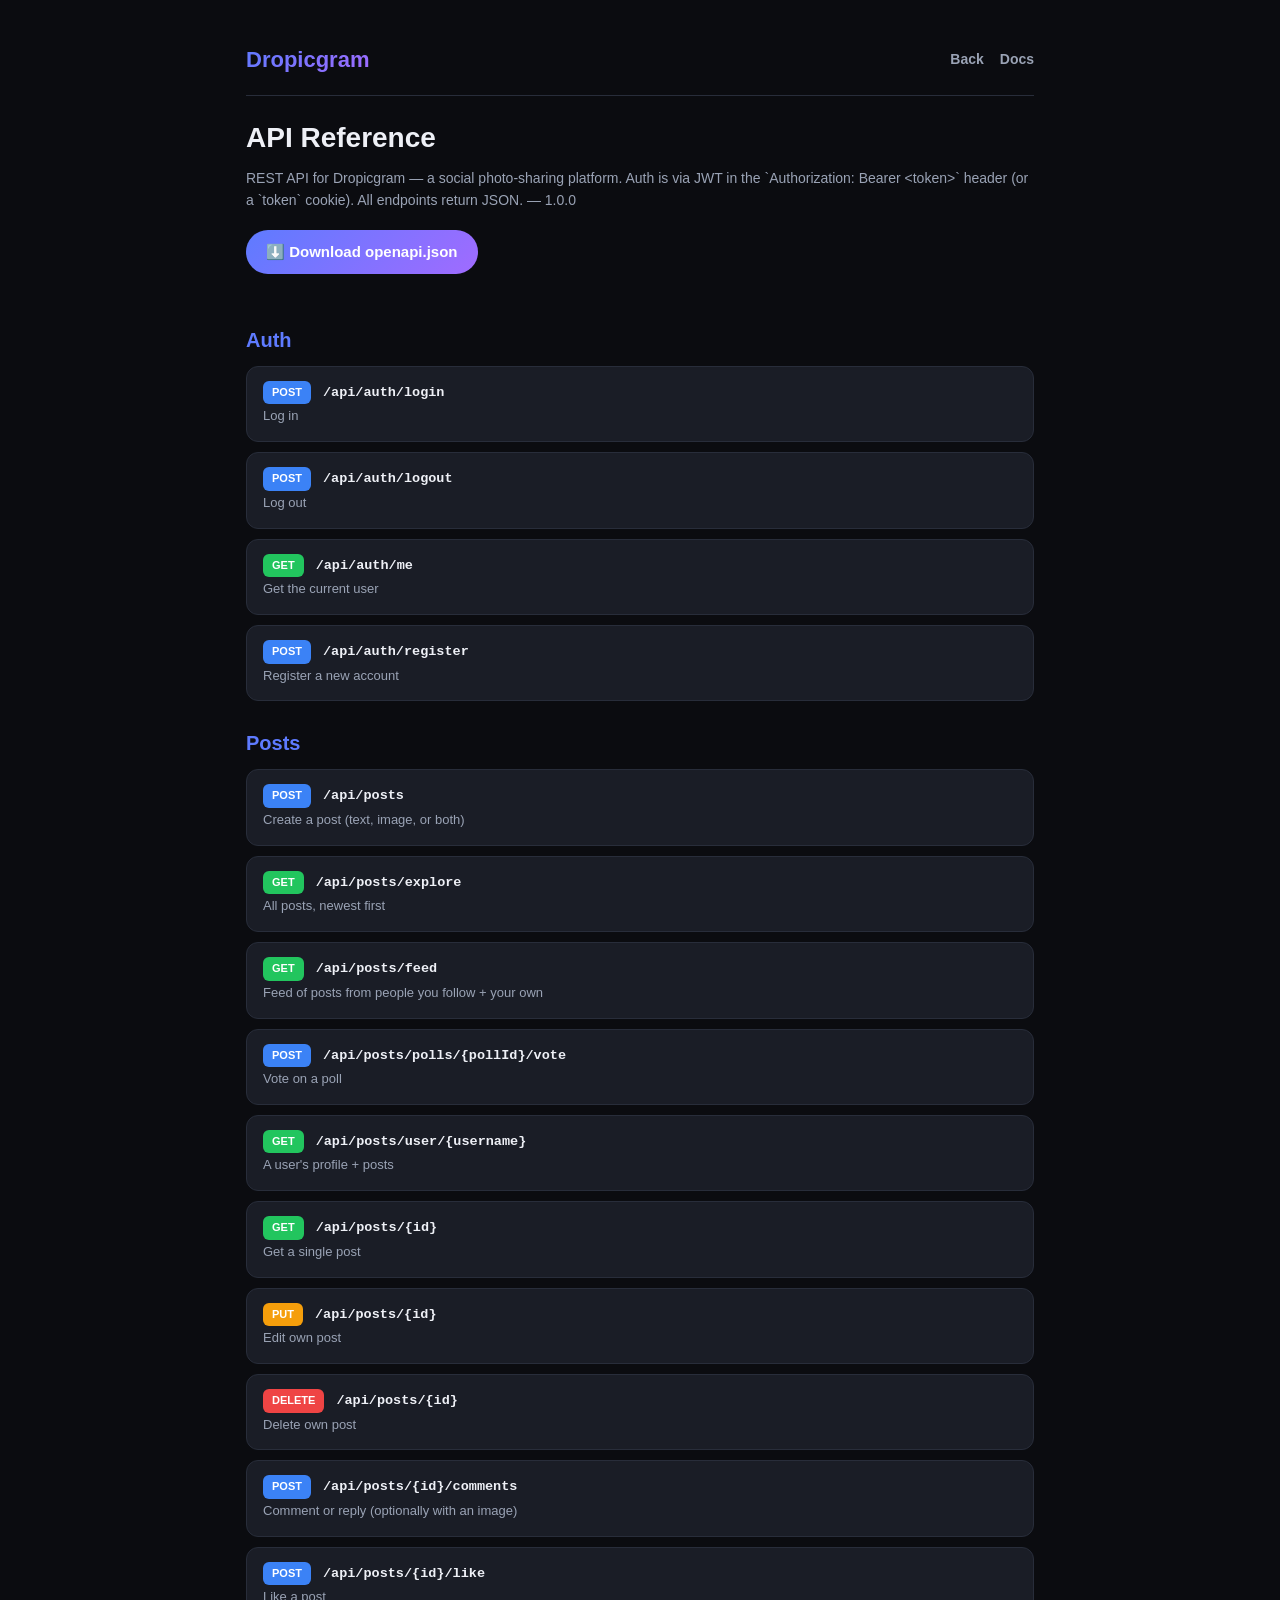
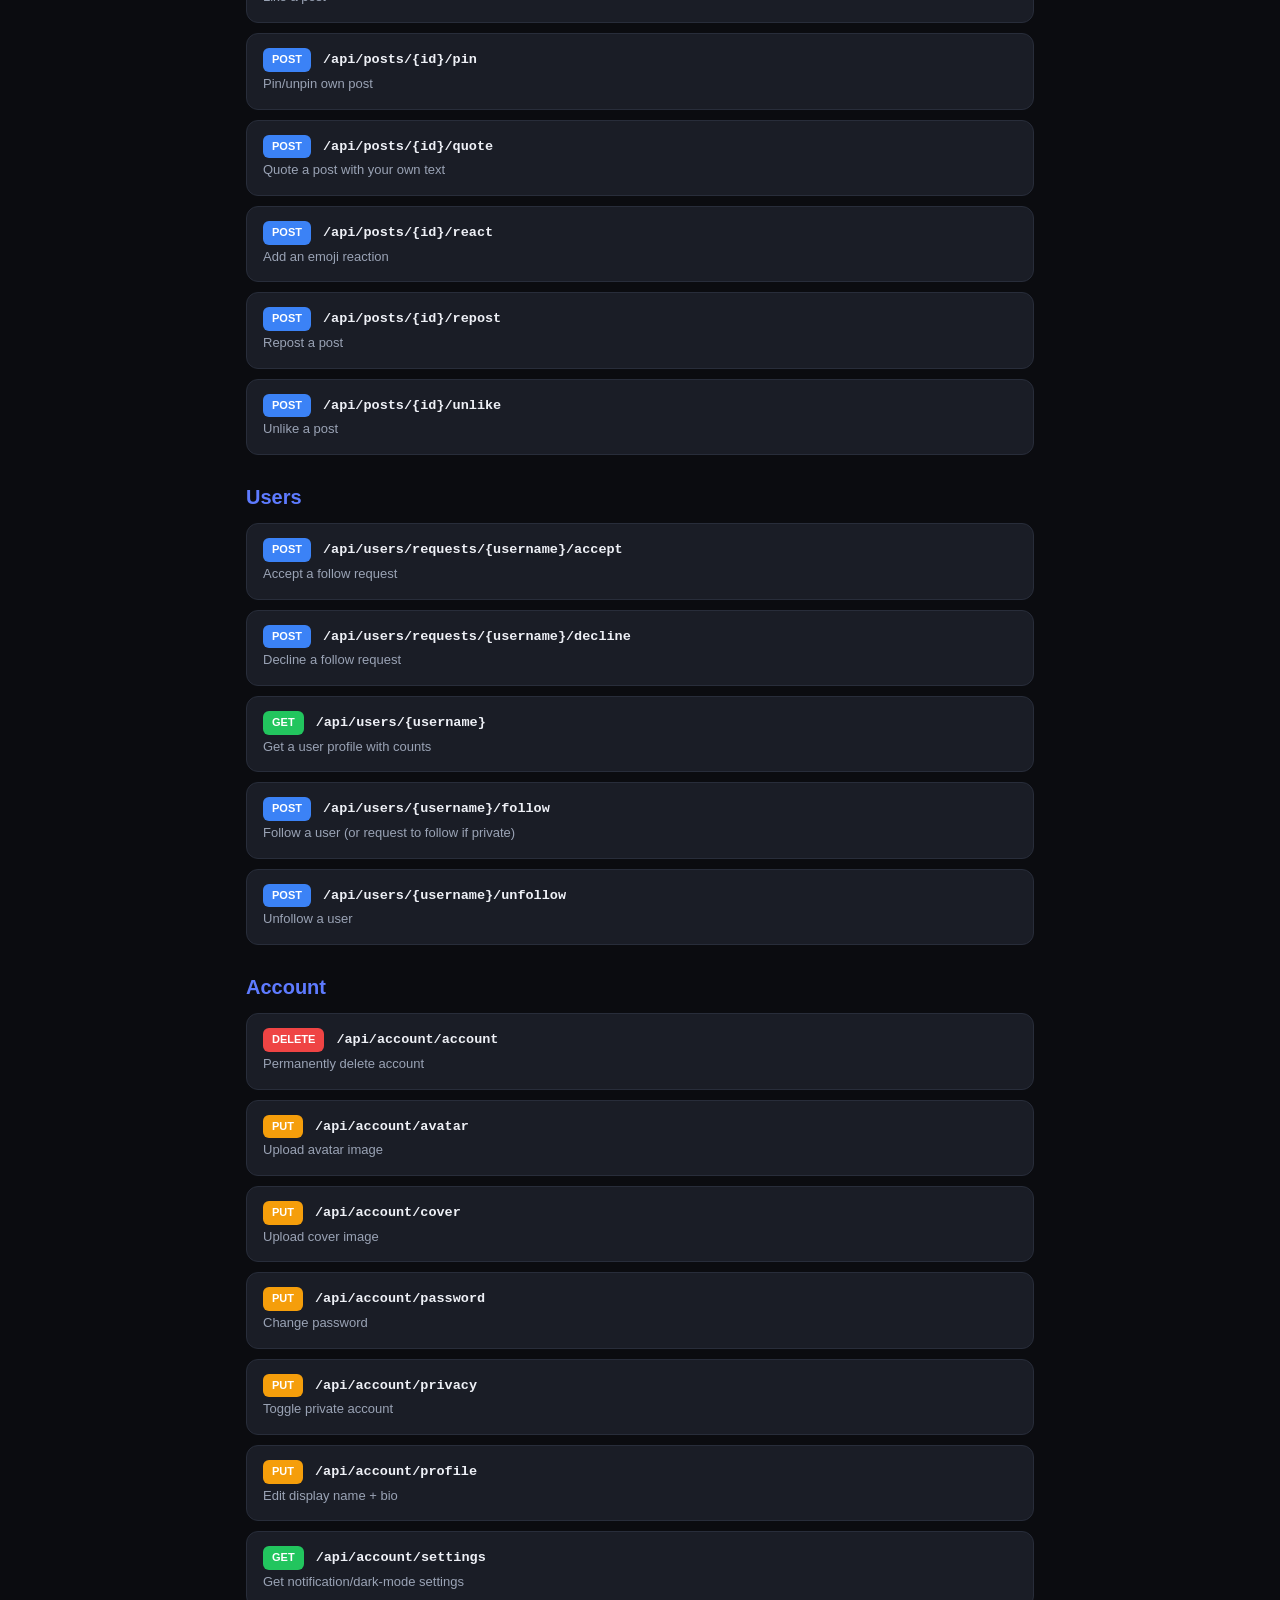
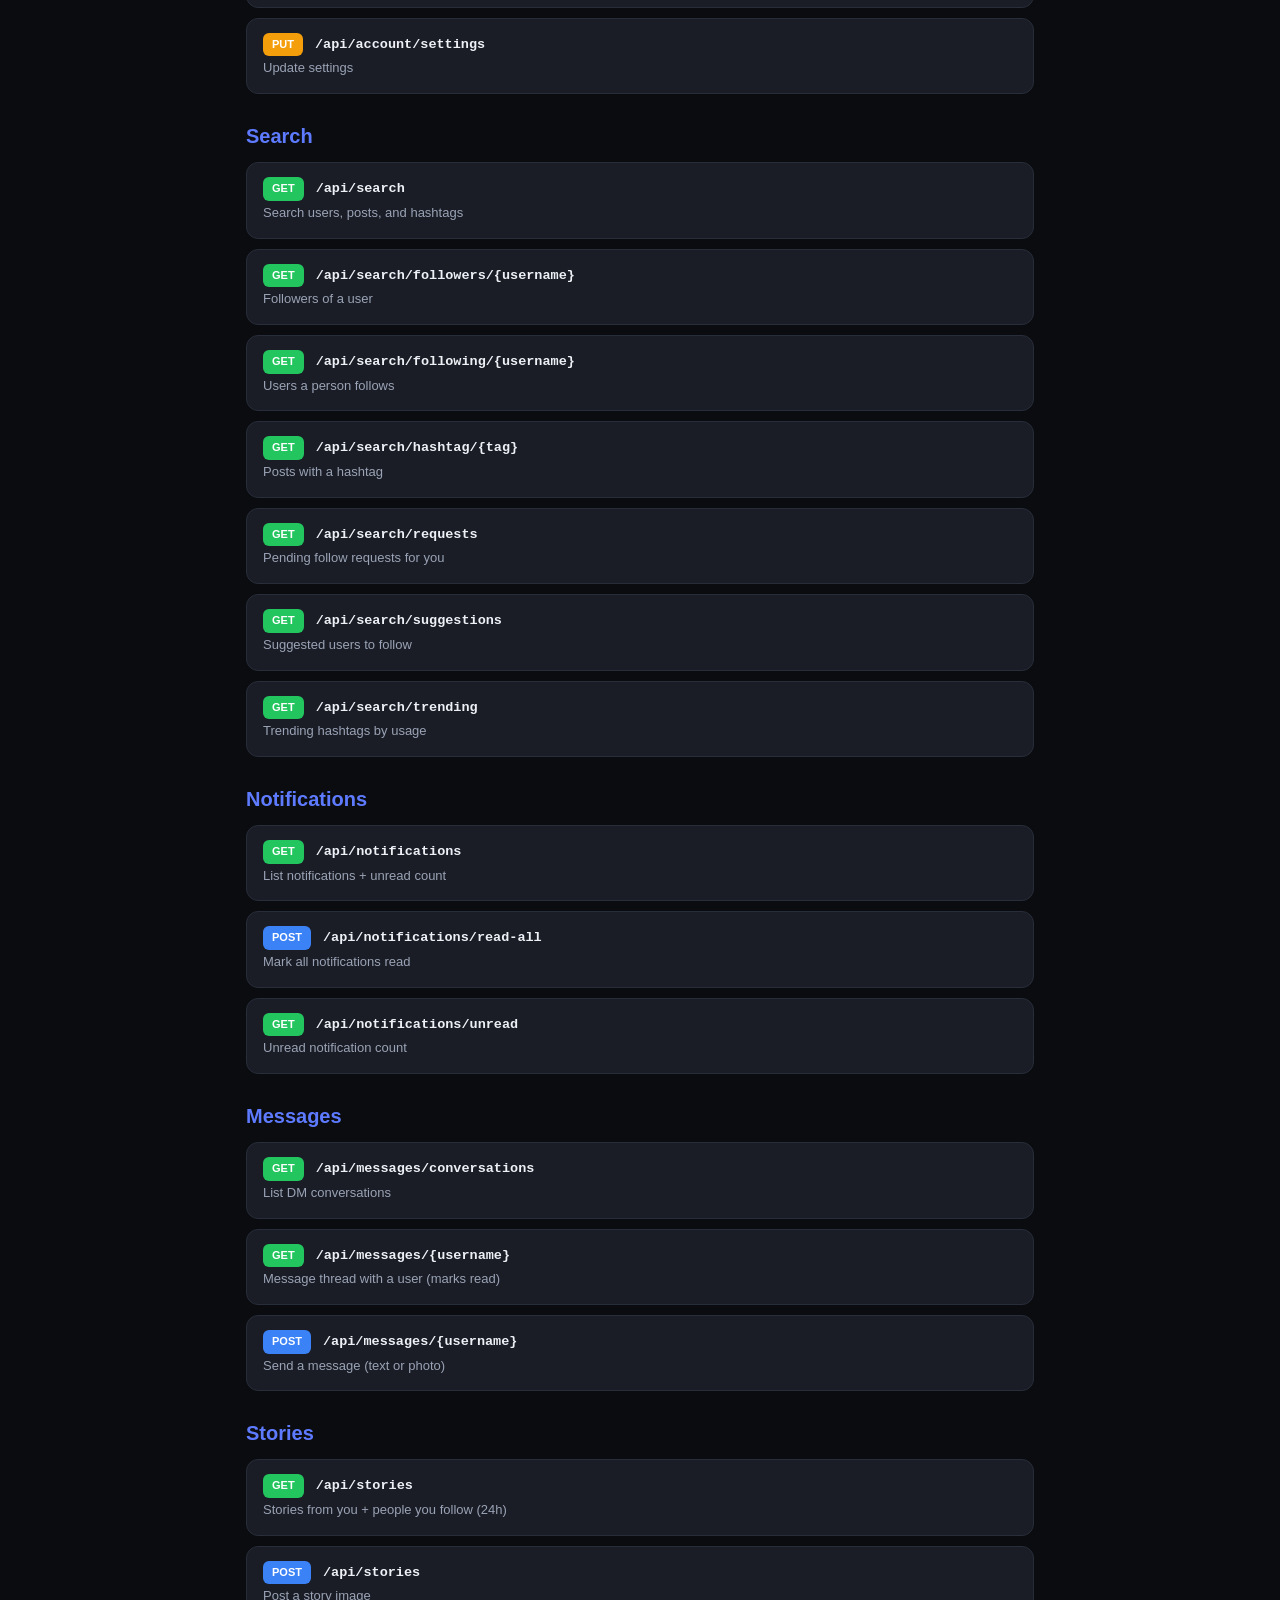
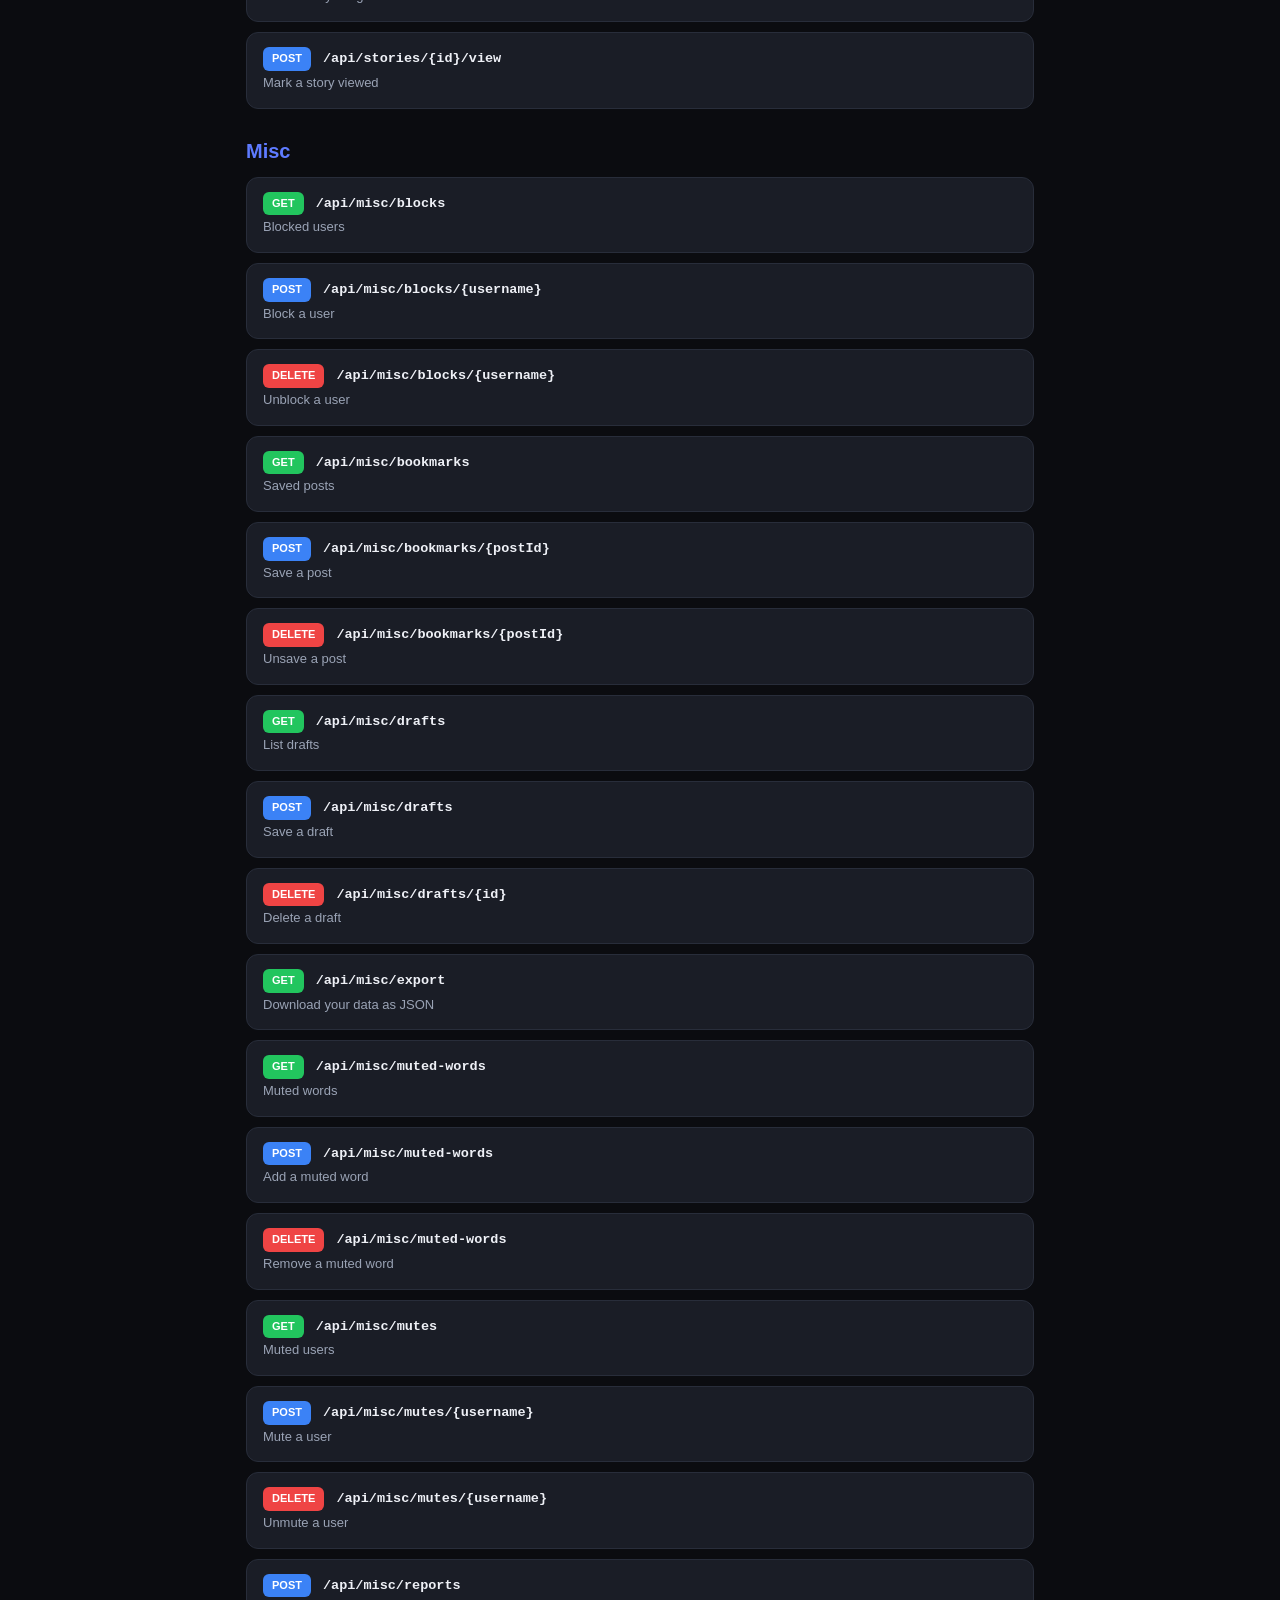
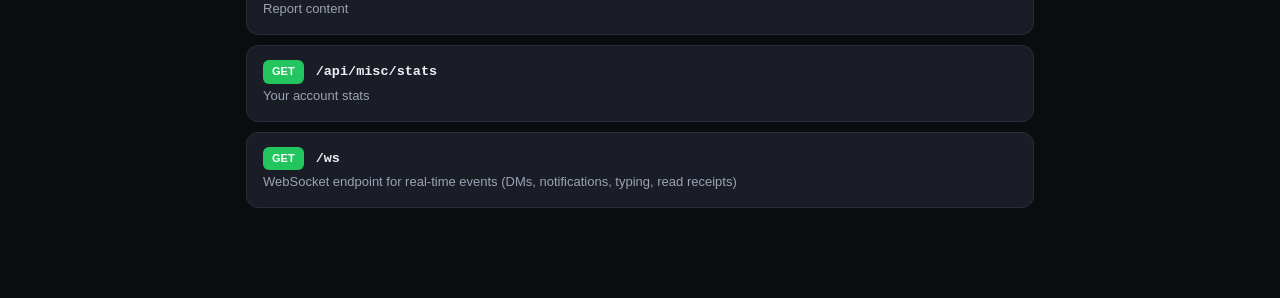
==== commit 14b385d5: "Host openapi.json on Pages, download from same dir" ====
--- a/apidocs.html
+++ b/apidocs.html
@@ -36,7 +36,7 @@
 </header>
 <h1>API Reference</h1>
 <p class="sub">REST API for Dropicgram — a social photo-sharing platform. Auth is via JWT in the `Authorization: Bearer &lt;token&gt;` header (or a `token` cookie). All endpoints return JSON. — 1.0.0</p>
-<button class="dl" id="dl">⬇️ Download openapi.json</button>
+<a class="dl" href="openapi.json">⬇️ Download openapi.json</a>
 <h2 class="tag-title">auth</h2><div class="ep">
       <div class="head"><span class="m post">POST</span><code class="path">/api/auth/login</code></div>
       <div class="sum">Log in</div>
@@ -240,1914 +240,6 @@
       <div class="sum">WebSocket endpoint for real-time events (DMs, notifications, typing, read receipts)</div>
     </div>
 </div>
-<script>
-var SPEC = {
-  "openapi": "3.0.3",
-  "info": {
-    "title": "Dropicgram API",
-    "description": "REST API for Dropicgram \u2014 a social photo-sharing platform. Auth is via JWT in the `Authorization: Bearer <token>` header (or a `token` cookie). All endpoints return JSON.",
-    "version": "1.0.0",
-    "contact": {
-      "name": "Dropicgram"
-    }
-  },
-  "servers": [
-    {
-      "url": "https://aware-economy-cellular-philadelphia.trycloudflare.com",
-      "description": "Live backend"
-    },
-    {
-      "url": "http://localhost:4000",
-      "description": "Local dev"
-    }
-  ],
-  "tags": [
-    {
-      "name": "auth",
-      "description": "Authentication and session"
-    },
-    {
-      "name": "posts",
-      "description": "Posts, comments, likes, reactions, polls, reposts"
-    },
-    {
-      "name": "users",
-      "description": "User profiles and follows"
-    },
-    {
-      "name": "account",
-      "description": "Account settings and profile editing"
-    },
-    {
-      "name": "search",
-      "description": "Search, hashtags, trends, lists"
-    },
-    {
-      "name": "notifications",
-      "description": "Notifications"
-    },
-    {
-      "name": "messages",
-      "description": "Direct messages"
-    },
-    {
-      "name": "stories",
-      "description": "24h stories"
-    },
-    {
-      "name": "misc",
-      "description": "Bookmarks, blocks, mutes, drafts, reports, stats, export"
-    }
-  ],
-  "components": {
-    "securitySchemes": {
-      "bearerAuth": {
-        "type": "http",
-        "scheme": "bearer"
-      }
-    },
-    "schemas": {
-      "User": {
-        "type": "object",
-        "properties": {
-          "id": {
-            "type": "integer"
-          },
-          "username": {
-            "type": "string"
-          },
-          "display_name": {
-            "type": "string"
-          },
-          "bio": {
-            "type": "string"
-          },
-          "avatar": {
-            "type": "string",
-            "nullable": true
-          },
-          "cover": {
-            "type": "string",
-            "nullable": true
-          },
-          "is_verified": {
-            "type": "integer",
-            "enum": [
-              0,
-              1
-            ]
-          },
-          "is_private": {
-            "type": "integer",
-            "enum": [
-              0,
-              1
-            ]
-          },
-          "created_at": {
-            "type": "string"
-          }
-        }
-      },
-      "AuthResponse": {
-        "type": "object",
-        "properties": {
-          "user": {
-            "$ref": "#/components/schemas/User"
-          },
-          "token": {
-            "type": "string",
-            "description": "JWT \u2014 store it and send as Authorization: Bearer"
-          }
-        }
-      },
-      "Post": {
-        "type": "object",
-        "properties": {
-          "id": {
-            "type": "integer"
-          },
-          "user_id": {
-            "type": "integer"
-          },
-          "body": {
-            "type": "string"
-          },
-          "image": {
-            "type": "string",
-            "nullable": true,
-            "description": "Path to a .pqos image"
-          },
-          "created_at": {
-            "type": "string"
-          },
-          "username": {
-            "type": "string"
-          },
-          "display_name": {
-            "type": "string"
-          },
-          "likes_count": {
-            "type": "integer"
-          },
-          "comments_count": {
-            "type": "integer"
-          },
-          "reposts_count": {
-            "type": "integer"
-          },
-          "liked_by_me": {
-            "type": "boolean"
-          },
-          "bookmarked": {
-            "type": "boolean"
-          },
-          "pinned": {
-            "type": "integer",
-            "enum": [
-              0,
-              1
-            ]
-          },
-          "is_owner": {
-            "type": "boolean"
-          },
-          "poll": {
-            "type": "object",
-            "nullable": true
-          },
-          "reactions": {
-            "type": "array",
-            "items": {
-              "type": "object"
-            }
-          },
-          "comments": {
-            "type": "array",
-            "items": {
-              "type": "object"
-            }
-          }
-        }
-      },
-      "PostResponse": {
-        "type": "object",
-        "properties": {
-          "post": {
-            "$ref": "#/components/schemas/Post"
-          }
-        }
-      },
-      "PostsResponse": {
-        "type": "object",
-        "properties": {
-          "posts": {
-            "type": "array",
-            "items": {
-              "$ref": "#/components/schemas/Post"
-            }
-          }
-        }
-      },
-      "Error": {
-        "type": "object",
-        "properties": {
-          "error": {
-            "type": "string"
-          }
-        }
-      }
-    }
-  },
-  "security": [
-    {
-      "bearerAuth": []
-    }
-  ],
-  "paths": {
-    "/api/auth/register": {
-      "post": {
-        "tags": [
-          "auth"
-        ],
-        "summary": "Register a new account",
-        "requestBody": {
-          "required": true,
-          "content": {
-            "application/json": {
-              "schema": {
-                "type": "object",
-                "required": [
-                  "username",
-                  "password"
-                ],
-                "properties": {
-                  "username": {
-                    "type": "string",
-                    "minLength": 3,
-                    "maxLength": 20,
-                    "pattern": "^[a-zA-Z0-9_]+$"
-                  },
-                  "display_name": {
-                    "type": "string"
-                  },
-                  "password": {
-                    "type": "string",
-                    "minLength": 6
-                  }
-                }
-              }
-            }
-          }
-        },
-        "responses": {
-          "201": {
-            "description": "Created",
-            "content": {
-              "application/json": {
-                "schema": {
-                  "$ref": "#/components/schemas/AuthResponse"
-                }
-              }
-            }
-          },
-          "409": {
-            "description": "Username taken"
-          }
-        }
-      }
-    },
-    "/api/auth/login": {
-      "post": {
-        "tags": [
-          "auth"
-        ],
-        "summary": "Log in",
-        "requestBody": {
-          "required": true,
-          "content": {
-            "application/json": {
-              "schema": {
-                "type": "object",
-                "required": [
-                  "username",
-                  "password"
-                ],
-                "properties": {
-                  "username": {
-                    "type": "string"
-                  },
-                  "password": {
-                    "type": "string"
-                  }
-                }
-              }
-            }
-          }
-        },
-        "responses": {
-          "200": {
-            "description": "OK",
-            "content": {
-              "application/json": {
-                "schema": {
-                  "$ref": "#/components/schemas/AuthResponse"
-                }
-              }
-            }
-          },
-          "401": {
-            "description": "Invalid credentials"
-          }
-        }
-      }
-    },
-    "/api/auth/logout": {
-      "post": {
-        "tags": [
-          "auth"
-        ],
-        "summary": "Log out",
-        "responses": {
-          "200": {
-            "description": "OK"
-          }
-        }
-      }
-    },
-    "/api/auth/me": {
-      "get": {
-        "tags": [
-          "auth"
-        ],
-        "summary": "Get the current user",
-        "responses": {
-          "200": {
-            "description": "OK",
-            "content": {
-              "application/json": {
-                "schema": {
-                  "type": "object",
-                  "properties": {
-                    "user": {
-                      "$ref": "#/components/schemas/User"
-                    }
-                  }
-                }
-              }
-            }
-          },
-          "401": {
-            "description": "Not logged in"
-          }
-        }
-      }
-    },
-    "/api/posts": {
-      "post": {
-        "tags": [
-          "posts"
-        ],
-        "summary": "Create a post (text, image, or both)",
-        "requestBody": {
-          "required": true,
-          "content": {
-            "multipart/form-data": {
-              "schema": {
-                "type": "object",
-                "properties": {
-                  "body": {
-                    "type": "string"
-                  },
-                  "image": {
-                    "type": "string",
-                    "format": "binary"
-                  },
-                  "poll_question": {
-                    "type": "string",
-                    "description": "JSON: {\"question\":\"...\",\"options\":[\"a\",\"b\"]}"
-                  }
-                }
-              }
-            }
-          }
-        },
-        "responses": {
-          "201": {
-            "description": "Created",
-            "content": {
-              "application/json": {
-                "schema": {
-                  "$ref": "#/components/schemas/PostResponse"
-                }
-              }
-            }
-          },
-          "400": {
-            "description": "Empty post or image conversion failed"
-          },
-          "409": {
-            "description": "Duplicate image"
-          }
-        }
-      }
-    },
-    "/api/posts/feed": {
-      "get": {
-        "tags": [
-          "posts"
-        ],
-        "summary": "Feed of posts from people you follow + your own",
-        "parameters": [
-          {
-            "name": "before",
-            "in": "query",
-            "schema": {
-              "type": "string"
-            },
-            "description": "Pagination cursor (created_at)"
-          },
-          {
-            "name": "media",
-            "in": "query",
-            "schema": {
-              "type": "string",
-              "enum": [
-                "1"
-              ]
-            },
-            "description": "Only posts with images"
-          }
-        ],
-        "responses": {
-          "200": {
-            "description": "OK",
-            "content": {
-              "application/json": {
-                "schema": {
-                  "$ref": "#/components/schemas/PostsResponse"
-                }
-              }
-            }
-          }
-        }
-      }
-    },
-    "/api/posts/explore": {
-      "get": {
-        "tags": [
-          "posts"
-        ],
-        "summary": "All posts, newest first",
-        "responses": {
-          "200": {
-            "description": "OK",
-            "content": {
-              "application/json": {
-                "schema": {
-                  "$ref": "#/components/schemas/PostsResponse"
-                }
-              }
-            }
-          }
-        }
-      }
-    },
-    "/api/posts/user/{username}": {
-      "get": {
-        "tags": [
-          "posts"
-        ],
-        "summary": "A user's profile + posts",
-        "parameters": [
-          {
-            "name": "username",
-            "in": "path",
-            "required": true,
-            "schema": {
-              "type": "string"
-            }
-          }
-        ],
-        "responses": {
-          "200": {
-            "description": "OK"
-          }
-        }
-      }
-    },
-    "/api/posts/{id}": {
-      "get": {
-        "tags": [
-          "posts"
-        ],
-        "summary": "Get a single post",
-        "parameters": [
-          {
-            "name": "id",
-            "in": "path",
-            "required": true,
-            "schema": {
-              "type": "integer"
-            }
-          }
-        ],
-        "responses": {
-          "200": {
-            "description": "OK",
-            "content": {
-              "application/json": {
-                "schema": {
-                  "$ref": "#/components/schemas/PostResponse"
-                }
-              }
-            }
-          },
-          "404": {
-            "description": "Not found"
-          }
-        }
-      },
-      "put": {
-        "tags": [
-          "posts"
-        ],
-        "summary": "Edit own post",
-        "parameters": [
-          {
-            "name": "id",
-            "in": "path",
-            "required": true,
-            "schema": {
-              "type": "integer"
-            }
-          }
-        ],
-        "requestBody": {
-          "content": {
-            "application/json": {
-              "schema": {
-                "type": "object",
-                "properties": {
-                  "body": {
-                    "type": "string"
-                  }
-                }
-              }
-            }
-          }
-        },
-        "responses": {
-          "200": {
-            "description": "OK"
-          },
-          "403": {
-            "description": "Not your post"
-          }
-        }
-      },
-      "delete": {
-        "tags": [
-          "posts"
-        ],
-        "summary": "Delete own post",
-        "parameters": [
-          {
-            "name": "id",
-            "in": "path",
-            "required": true,
-            "schema": {
-              "type": "integer"
-            }
-          }
-        ],
-        "responses": {
-          "200": {
-            "description": "OK"
-          },
-          "403": {
-            "description": "Not your post"
-          }
-        }
-      }
-    },
-    "/api/posts/{id}/like": {
-      "post": {
-        "tags": [
-          "posts"
-        ],
-        "summary": "Like a post",
-        "parameters": [
-          {
-            "name": "id",
-            "in": "path",
-            "required": true,
-            "schema": {
-              "type": "integer"
-            }
-          }
-        ],
-        "responses": {
-          "200": {
-            "description": "OK",
-            "content": {
-              "application/json": {
-                "schema": {
-                  "$ref": "#/components/schemas/PostResponse"
-                }
-              }
-            }
-          }
-        }
-      }
-    },
-    "/api/posts/{id}/unlike": {
-      "post": {
-        "tags": [
-          "posts"
-        ],
-        "summary": "Unlike a post",
-        "parameters": [
-          {
-            "name": "id",
-            "in": "path",
-            "required": true,
-            "schema": {
-              "type": "integer"
-            }
-          }
-        ],
-        "responses": {
-          "200": {
-            "description": "OK"
-          }
-        }
-      }
-    },
-    "/api/posts/{id}/react": {
-      "post": {
-        "tags": [
-          "posts"
-        ],
-        "summary": "Add an emoji reaction",
-        "parameters": [
-          {
-            "name": "id",
-            "in": "path",
-            "required": true,
-            "schema": {
-              "type": "integer"
-            }
-          }
-        ],
-        "requestBody": {
-          "content": {
-            "application/json": {
-              "schema": {
-                "type": "object",
-                "properties": {
-                  "emoji": {
-                    "type": "string"
-                  }
-                }
-              }
-            }
-          }
-        },
-        "responses": {
-          "200": {
-            "description": "OK"
-          }
-        }
-      }
-    },
-    "/api/posts/{id}/repost": {
-      "post": {
-        "tags": [
-          "posts"
-        ],
-        "summary": "Repost a post",
-        "parameters": [
-          {
-            "name": "id",
-            "in": "path",
-            "required": true,
-            "schema": {
-              "type": "integer"
-            }
-          }
-        ],
-        "responses": {
-          "201": {
-            "description": "Created"
-          }
-        }
-      }
-    },
-    "/api/posts/{id}/quote": {
-      "post": {
-        "tags": [
-          "posts"
-        ],
-        "summary": "Quote a post with your own text",
-        "parameters": [
-          {
-            "name": "id",
-            "in": "path",
-            "required": true,
-            "schema": {
-              "type": "integer"
-            }
-          }
-        ],
-        "requestBody": {
-          "content": {
-            "application/json": {
-              "schema": {
-                "type": "object",
-                "properties": {
-                  "body": {
-                    "type": "string"
-                  }
-                }
-              }
-            }
-          }
-        },
-        "responses": {
-          "201": {
-            "description": "Created"
-          }
-        }
-      }
-    },
-    "/api/posts/{id}/pin": {
-      "post": {
-        "tags": [
-          "posts"
-        ],
-        "summary": "Pin/unpin own post",
-        "parameters": [
-          {
-            "name": "id",
-            "in": "path",
-            "required": true,
-            "schema": {
-              "type": "integer"
-            }
-          }
-        ],
-        "responses": {
-          "200": {
-            "description": "OK"
-          }
-        }
-      }
-    },
-    "/api/posts/{id}/comments": {
-      "post": {
-        "tags": [
-          "posts"
-        ],
-        "summary": "Comment or reply (optionally with an image)",
-        "parameters": [
-          {
-            "name": "id",
-            "in": "path",
-            "required": true,
-            "schema": {
-              "type": "integer"
-            }
-          }
-        ],
-        "requestBody": {
-          "content": {
-            "multipart/form-data": {
-              "schema": {
-                "type": "object",
-                "properties": {
-                  "body": {
-                    "type": "string"
-                  },
-                  "parent_id": {
-                    "type": "integer",
-                    "description": "Set to reply to a comment"
-                  },
-                  "image": {
-                    "type": "string",
-                    "format": "binary"
-                  }
-                }
-              }
-            }
-          }
-        },
-        "responses": {
-          "200": {
-            "description": "OK"
-          }
-        }
-      }
-    },
-    "/api/posts/polls/{pollId}/vote": {
-      "post": {
-        "tags": [
-          "posts"
-        ],
-        "summary": "Vote on a poll",
-        "parameters": [
-          {
-            "name": "pollId",
-            "in": "path",
-            "required": true,
-            "schema": {
-              "type": "integer"
-            }
-          }
-        ],
-        "requestBody": {
-          "content": {
-            "application/json": {
-              "schema": {
-                "type": "object",
-                "properties": {
-                  "option_id": {
-                    "type": "integer"
-                  }
-                }
-              }
-            }
-          }
-        },
-        "responses": {
-          "200": {
-            "description": "OK"
-          }
-        }
-      }
-    },
-    "/api/users/{username}": {
-      "get": {
-        "tags": [
-          "users"
-        ],
-        "summary": "Get a user profile with counts",
-        "parameters": [
-          {
-            "name": "username",
-            "in": "path",
-            "required": true,
-            "schema": {
-              "type": "string"
-            }
-          }
-        ],
-        "responses": {
-          "200": {
-            "description": "OK"
-          },
-          "404": {
-            "description": "Not found"
-          }
-        }
-      }
-    },
-    "/api/users/{username}/follow": {
-      "post": {
-        "tags": [
-          "users"
-        ],
-        "summary": "Follow a user (or request to follow if private)",
-        "parameters": [
-          {
-            "name": "username",
-            "in": "path",
-            "required": true,
-            "schema": {
-              "type": "string"
-            }
-          }
-        ],
-        "responses": {
-          "200": {
-            "description": "OK",
-            "content": {
-              "application/json": {
-                "schema": {
-                  "type": "object",
-                  "properties": {
-                    "ok": {
-                      "type": "boolean"
-                    },
-                    "requested": {
-                      "type": "boolean"
-                    }
-                  }
-                }
-              }
-            }
-          }
-        }
-      }
-    },
-    "/api/users/{username}/unfollow": {
-      "post": {
-        "tags": [
-          "users"
-        ],
-        "summary": "Unfollow a user",
-        "parameters": [
-          {
-            "name": "username",
-            "in": "path",
-            "required": true,
-            "schema": {
-              "type": "string"
-            }
-          }
-        ],
-        "responses": {
-          "200": {
-            "description": "OK"
-          }
-        }
-      }
-    },
-    "/api/users/requests/{username}/accept": {
-      "post": {
-        "tags": [
-          "users"
-        ],
-        "summary": "Accept a follow request",
-        "parameters": [
-          {
-            "name": "username",
-            "in": "path",
-            "required": true,
-            "schema": {
-              "type": "string"
-            }
-          }
-        ],
-        "responses": {
-          "200": {
-            "description": "OK"
-          }
-        }
-      }
-    },
-    "/api/users/requests/{username}/decline": {
-      "post": {
-        "tags": [
-          "users"
-        ],
-        "summary": "Decline a follow request",
-        "parameters": [
-          {
-            "name": "username",
-            "in": "path",
-            "required": true,
-            "schema": {
-              "type": "string"
-            }
-          }
-        ],
-        "responses": {
-          "200": {
-            "description": "OK"
-          }
-        }
-      }
-    },
-    "/api/account/settings": {
-      "get": {
-        "tags": [
-          "account"
-        ],
-        "summary": "Get notification/dark-mode settings",
-        "responses": {
-          "200": {
-            "description": "OK"
-          }
-        }
-      },
-      "put": {
-        "tags": [
-          "account"
-        ],
-        "summary": "Update settings",
-        "requestBody": {
-          "content": {
-            "application/json": {
-              "schema": {
-                "type": "object",
-                "properties": {
-                  "dark_mode": {
-                    "type": "integer",
-                    "enum": [
-                      0,
-                      1
-                    ]
-                  },
-                  "notif_likes": {
-                    "type": "integer",
-                    "enum": [
-                      0,
-                      1
-                    ]
-                  },
-                  "notif_comments": {
-                    "type": "integer",
-                    "enum": [
-                      0,
-                      1
-                    ]
-                  },
-                  "notif_follows": {
-                    "type": "integer",
-                    "enum": [
-                      0,
-                      1
-                    ]
-                  },
-                  "notif_mentions": {
-                    "type": "integer",
-                    "enum": [
-                      0,
-                      1
-                    ]
-                  },
-                  "notif_messages": {
-                    "type": "integer",
-                    "enum": [
-                      0,
-                      1
-                    ]
-                  }
-                }
-              }
-            }
-          }
-        },
-        "responses": {
-          "200": {
-            "description": "OK"
-          }
-        }
-      }
-    },
-    "/api/account/profile": {
-      "put": {
-        "tags": [
-          "account"
-        ],
-        "summary": "Edit display name + bio",
-        "requestBody": {
-          "content": {
-            "application/json": {
-              "schema": {
-                "type": "object",
-                "properties": {
-                  "display_name": {
-                    "type": "string"
-                  },
-                  "bio": {
-                    "type": "string"
-                  }
-                }
-              }
-            }
-          }
-        },
-        "responses": {
-          "200": {
-            "description": "OK"
-          }
-        }
-      }
-    },
-    "/api/account/avatar": {
-      "put": {
-        "tags": [
-          "account"
-        ],
-        "summary": "Upload avatar image",
-        "requestBody": {
-          "content": {
-            "multipart/form-data": {
-              "schema": {
-                "type": "object",
-                "properties": {
-                  "image": {
-                    "type": "string",
-                    "format": "binary"
-                  }
-                }
-              }
-            }
-          }
-        },
-        "responses": {
-          "200": {
-            "description": "OK"
-          }
-        }
-      }
-    },
-    "/api/account/cover": {
-      "put": {
-        "tags": [
-          "account"
-        ],
-        "summary": "Upload cover image",
-        "requestBody": {
-          "content": {
-            "multipart/form-data": {
-              "schema": {
-                "type": "object",
-                "properties": {
-                  "image": {
-                    "type": "string",
-                    "format": "binary"
-                  }
-                }
-              }
-            }
-          }
-        },
-        "responses": {
-          "200": {
-            "description": "OK"
-          }
-        }
-      }
-    },
-    "/api/account/password": {
-      "put": {
-        "tags": [
-          "account"
-        ],
-        "summary": "Change password",
-        "requestBody": {
-          "content": {
-            "application/json": {
-              "schema": {
-                "type": "object",
-                "properties": {
-                  "current": {
-                    "type": "string"
-                  },
-                  "next": {
-                    "type": "string",
-                    "minLength": 6
-                  }
-                }
-              }
-            }
-          }
-        },
-        "responses": {
-          "200": {
-            "description": "OK"
-          },
-          "401": {
-            "description": "Wrong current password"
-          }
-        }
-      }
-    },
-    "/api/account/privacy": {
-      "put": {
-        "tags": [
-          "account"
-        ],
-        "summary": "Toggle private account",
-        "requestBody": {
-          "content": {
-            "application/json": {
-              "schema": {
-                "type": "object",
-                "properties": {
-                  "is_private": {
-                    "type": "boolean"
-                  }
-                }
-              }
-            }
-          }
-        },
-        "responses": {
-          "200": {
-            "description": "OK"
-          }
-        }
-      }
-    },
-    "/api/account/account": {
-      "delete": {
-        "tags": [
-          "account"
-        ],
-        "summary": "Permanently delete account",
-        "responses": {
-          "200": {
-            "description": "OK"
-          }
-        }
-      }
-    },
-    "/api/search": {
-      "get": {
-        "tags": [
-          "search"
-        ],
-        "summary": "Search users, posts, and hashtags",
-        "parameters": [
-          {
-            "name": "q",
-            "in": "query",
-            "required": true,
-            "schema": {
-              "type": "string"
-            }
-          }
-        ],
-        "responses": {
-          "200": {
-            "description": "OK"
-          }
-        }
-      }
-    },
-    "/api/search/hashtag/{tag}": {
-      "get": {
-        "tags": [
-          "search"
-        ],
-        "summary": "Posts with a hashtag",
-        "parameters": [
-          {
-            "name": "tag",
-            "in": "path",
-            "required": true,
-            "schema": {
-              "type": "string"
-            }
-          }
-        ],
-        "responses": {
-          "200": {
-            "description": "OK"
-          }
-        }
-      }
-    },
-    "/api/search/trending": {
-      "get": {
-        "tags": [
-          "search"
-        ],
-        "summary": "Trending hashtags by usage",
-        "responses": {
-          "200": {
-            "description": "OK"
-          }
-        }
-      }
-    },
-    "/api/search/suggestions": {
-      "get": {
-        "tags": [
-          "search"
-        ],
-        "summary": "Suggested users to follow",
-        "responses": {
-          "200": {
-            "description": "OK"
-          }
-        }
-      }
-    },
-    "/api/search/followers/{username}": {
-      "get": {
-        "tags": [
-          "search"
-        ],
-        "summary": "Followers of a user",
-        "parameters": [
-          {
-            "name": "username",
-            "in": "path",
-            "required": true,
-            "schema": {
-              "type": "string"
-            }
-          }
-        ],
-        "responses": {
-          "200": {
-            "description": "OK"
-          }
-        }
-      }
-    },
-    "/api/search/following/{username}": {
-      "get": {
-        "tags": [
-          "search"
-        ],
-        "summary": "Users a person follows",
-        "parameters": [
-          {
-            "name": "username",
-            "in": "path",
-            "required": true,
-            "schema": {
-              "type": "string"
-            }
-          }
-        ],
-        "responses": {
-          "200": {
-            "description": "OK"
-          }
-        }
-      }
-    },
-    "/api/search/requests": {
-      "get": {
-        "tags": [
-          "search"
-        ],
-        "summary": "Pending follow requests for you",
-        "responses": {
-          "200": {
-            "description": "OK"
-          }
-        }
-      }
-    },
-    "/api/notifications": {
-      "get": {
-        "tags": [
-          "notifications"
-        ],
-        "summary": "List notifications + unread count",
-        "responses": {
-          "200": {
-            "description": "OK"
-          }
-        }
-      }
-    },
-    "/api/notifications/unread": {
-      "get": {
-        "tags": [
-          "notifications"
-        ],
-        "summary": "Unread notification count",
-        "responses": {
-          "200": {
-            "description": "OK"
-          }
-        }
-      }
-    },
-    "/api/notifications/read-all": {
-      "post": {
-        "tags": [
-          "notifications"
-        ],
-        "summary": "Mark all notifications read",
-        "responses": {
-          "200": {
-            "description": "OK"
-          }
-        }
-      }
-    },
-    "/api/messages/conversations": {
-      "get": {
-        "tags": [
-          "messages"
-        ],
-        "summary": "List DM conversations",
-        "responses": {
-          "200": {
-            "description": "OK"
-          }
-        }
-      }
-    },
-    "/api/messages/{username}": {
-      "get": {
-        "tags": [
-          "messages"
-        ],
-        "summary": "Message thread with a user (marks read)",
-        "parameters": [
-          {
-            "name": "username",
-            "in": "path",
-            "required": true,
-            "schema": {
-              "type": "string"
-            }
-          }
-        ],
-        "responses": {
-          "200": {
-            "description": "OK"
-          }
-        }
-      },
-      "post": {
-        "tags": [
-          "messages"
-        ],
-        "summary": "Send a message (text or photo)",
-        "parameters": [
-          {
-            "name": "username",
-            "in": "path",
-            "required": true,
-            "schema": {
-              "type": "string"
-            }
-          }
-        ],
-        "requestBody": {
-          "content": {
-            "multipart/form-data": {
-              "schema": {
-                "type": "object",
-                "properties": {
-                  "body": {
-                    "type": "string"
-                  },
-                  "image": {
-                    "type": "string",
-                    "format": "binary"
-                  }
-                }
-              }
-            }
-          }
-        },
-        "responses": {
-          "201": {
-            "description": "Sent"
-          }
-        }
-      }
-    },
-    "/api/stories": {
-      "get": {
-        "tags": [
-          "stories"
-        ],
-        "summary": "Stories from you + people you follow (24h)",
-        "responses": {
-          "200": {
-            "description": "OK"
-          }
-        }
-      },
-      "post": {
-        "tags": [
-          "stories"
-        ],
-        "summary": "Post a story image",
-        "requestBody": {
-          "content": {
-            "multipart/form-data": {
-              "schema": {
-                "type": "object",
-                "properties": {
-                  "image": {
-                    "type": "string",
-                    "format": "binary"
-                  }
-                }
-              }
-            }
-          }
-        },
-        "responses": {
-          "201": {
-            "description": "Created"
-          }
-        }
-      }
-    },
-    "/api/stories/{id}/view": {
-      "post": {
-        "tags": [
-          "stories"
-        ],
-        "summary": "Mark a story viewed",
-        "parameters": [
-          {
-            "name": "id",
-            "in": "path",
-            "required": true,
-            "schema": {
-              "type": "integer"
-            }
-          }
-        ],
-        "responses": {
-          "200": {
-            "description": "OK"
-          }
-        }
-      }
-    },
-    "/api/misc/bookmarks": {
-      "get": {
-        "tags": [
-          "misc"
-        ],
-        "summary": "Saved posts",
-        "responses": {
-          "200": {
-            "description": "OK"
-          }
-        }
-      }
-    },
-    "/api/misc/bookmarks/{postId}": {
-      "post": {
-        "tags": [
-          "misc"
-        ],
-        "summary": "Save a post",
-        "parameters": [
-          {
-            "name": "postId",
-            "in": "path",
-            "required": true,
-            "schema": {
-              "type": "integer"
-            }
-          }
-        ],
-        "responses": {
-          "200": {
-            "description": "OK"
-          }
-        }
-      },
-      "delete": {
-        "tags": [
-          "misc"
-        ],
-        "summary": "Unsave a post",
-        "parameters": [
-          {
-            "name": "postId",
-            "in": "path",
-            "required": true,
-            "schema": {
-              "type": "integer"
-            }
-          }
-        ],
-        "responses": {
-          "200": {
-            "description": "OK"
-          }
-        }
-      }
-    },
-    "/api/misc/blocks": {
-      "get": {
-        "tags": [
-          "misc"
-        ],
-        "summary": "Blocked users",
-        "responses": {
-          "200": {
-            "description": "OK"
-          }
-        }
-      }
-    },
-    "/api/misc/blocks/{username}": {
-      "post": {
-        "tags": [
-          "misc"
-        ],
-        "summary": "Block a user",
-        "parameters": [
-          {
-            "name": "username",
-            "in": "path",
-            "required": true,
-            "schema": {
-              "type": "string"
-            }
-          }
-        ],
-        "responses": {
-          "200": {
-            "description": "OK"
-          }
-        }
-      },
-      "delete": {
-        "tags": [
-          "misc"
-        ],
-        "summary": "Unblock a user",
-        "parameters": [
-          {
-            "name": "username",
-            "in": "path",
-            "required": true,
-            "schema": {
-              "type": "string"
-            }
-          }
-        ],
-        "responses": {
-          "200": {
-            "description": "OK"
-          }
-        }
-      }
-    },
-    "/api/misc/mutes": {
-      "get": {
-        "tags": [
-          "misc"
-        ],
-        "summary": "Muted users",
-        "responses": {
-          "200": {
-            "description": "OK"
-          }
-        }
-      }
-    },
-    "/api/misc/mutes/{username}": {
-      "post": {
-        "tags": [
-          "misc"
-        ],
-        "summary": "Mute a user",
-        "parameters": [
-          {
-            "name": "username",
-            "in": "path",
-            "required": true,
-            "schema": {
-              "type": "string"
-            }
-          }
-        ],
-        "responses": {
-          "200": {
-            "description": "OK"
-          }
-        }
-      },
-      "delete": {
-        "tags": [
-          "misc"
-        ],
-        "summary": "Unmute a user",
-        "parameters": [
-          {
-            "name": "username",
-            "in": "path",
-            "required": true,
-            "schema": {
-              "type": "string"
-            }
-          }
-        ],
-        "responses": {
-          "200": {
-            "description": "OK"
-          }
-        }
-      }
-    },
-    "/api/misc/muted-words": {
-      "get": {
-        "tags": [
-          "misc"
-        ],
-        "summary": "Muted words",
-        "responses": {
-          "200": {
-            "description": "OK"
-          }
-        }
-      },
-      "post": {
-        "tags": [
-          "misc"
-        ],
-        "summary": "Add a muted word",
-        "requestBody": {
-          "content": {
-            "application/json": {
-              "schema": {
-                "type": "object",
-                "properties": {
-                  "word": {
-                    "type": "string"
-                  }
-                }
-              }
-            }
-          }
-        },
-        "responses": {
-          "200": {
-            "description": "OK"
-          }
-        }
-      },
-      "delete": {
-        "tags": [
-          "misc"
-        ],
-        "summary": "Remove a muted word",
-        "requestBody": {
-          "content": {
-            "application/json": {
-              "schema": {
-                "type": "object",
-                "properties": {
-                  "word": {
-                    "type": "string"
-                  }
-                }
-              }
-            }
-          }
-        },
-        "responses": {
-          "200": {
-            "description": "OK"
-          }
-        }
-      }
-    },
-    "/api/misc/drafts": {
-      "get": {
-        "tags": [
-          "misc"
-        ],
-        "summary": "List drafts",
-        "responses": {
-          "200": {
-            "description": "OK"
-          }
-        }
-      },
-      "post": {
-        "tags": [
-          "misc"
-        ],
-        "summary": "Save a draft",
-        "requestBody": {
-          "content": {
-            "application/json": {
-              "schema": {
-                "type": "object",
-                "properties": {
-                  "body": {
-                    "type": "string"
-                  }
-                }
-              }
-            }
-          }
-        },
-        "responses": {
-          "201": {
-            "description": "Created"
-          }
-        }
-      }
-    },
-    "/api/misc/drafts/{id}": {
-      "delete": {
-        "tags": [
-          "misc"
-        ],
-        "summary": "Delete a draft",
-        "parameters": [
-          {
-            "name": "id",
-            "in": "path",
-            "required": true,
-            "schema": {
-              "type": "integer"
-            }
-          }
-        ],
-        "responses": {
-          "200": {
-            "description": "OK"
-          }
-        }
-      }
-    },
-    "/api/misc/reports": {
-      "post": {
-        "tags": [
-          "misc"
-        ],
-        "summary": "Report content",
-        "requestBody": {
-          "content": {
-            "application/json": {
-              "schema": {
-                "type": "object",
-                "properties": {
-                  "target_type": {
-                    "type": "string",
-                    "enum": [
-                      "post",
-                      "user",
-                      "comment"
-                    ]
-                  },
-                  "target_id": {
-                    "type": "integer"
-                  },
-                  "reason": {
-                    "type": "string"
-                  }
-                }
-              }
-            }
-          }
-        },
-        "responses": {
-          "201": {
-            "description": "Reported"
-          }
-        }
-      }
-    },
-    "/api/misc/stats": {
-      "get": {
-        "tags": [
-          "misc"
-        ],
-        "summary": "Your account stats",
-        "responses": {
-          "200": {
-            "description": "OK"
-          }
-        }
-      }
-    },
-    "/api/misc/export": {
-      "get": {
-        "tags": [
-          "misc"
-        ],
-        "summary": "Download your data as JSON",
-        "responses": {
-          "200": {
-            "description": "JSON file download"
-          }
-        }
-      }
-    },
-    "/ws": {
-      "get": {
-        "tags": [
-          "misc"
-        ],
-        "summary": "WebSocket endpoint for real-time events (DMs, notifications, typing, read receipts)",
-        "description": "Connect with the auth token as a query param: /ws?token=<JWT>. Events: dm, notification, typing, read, new_post, connected.",
-        "responses": {
-          "101": {
-            "description": "Switching Protocols"
-          }
-        }
-      }
-    }
-  }
-};
-document.getElementById("dl").addEventListener("click", function () {
-  var blob = new Blob([JSON.stringify(SPEC, null, 2)], {type: "application/json"});
-  var a = document.createElement("a");
-  a.href = URL.createObjectURL(blob);
-  a.download = "openapi.json";
-  document.body.appendChild(a);
-  a.click();
-  a.remove();
-  setTimeout(function () { URL.revokeObjectURL(a.href); }, 1000);
-});
-</script>
+
 </body>
 </html>
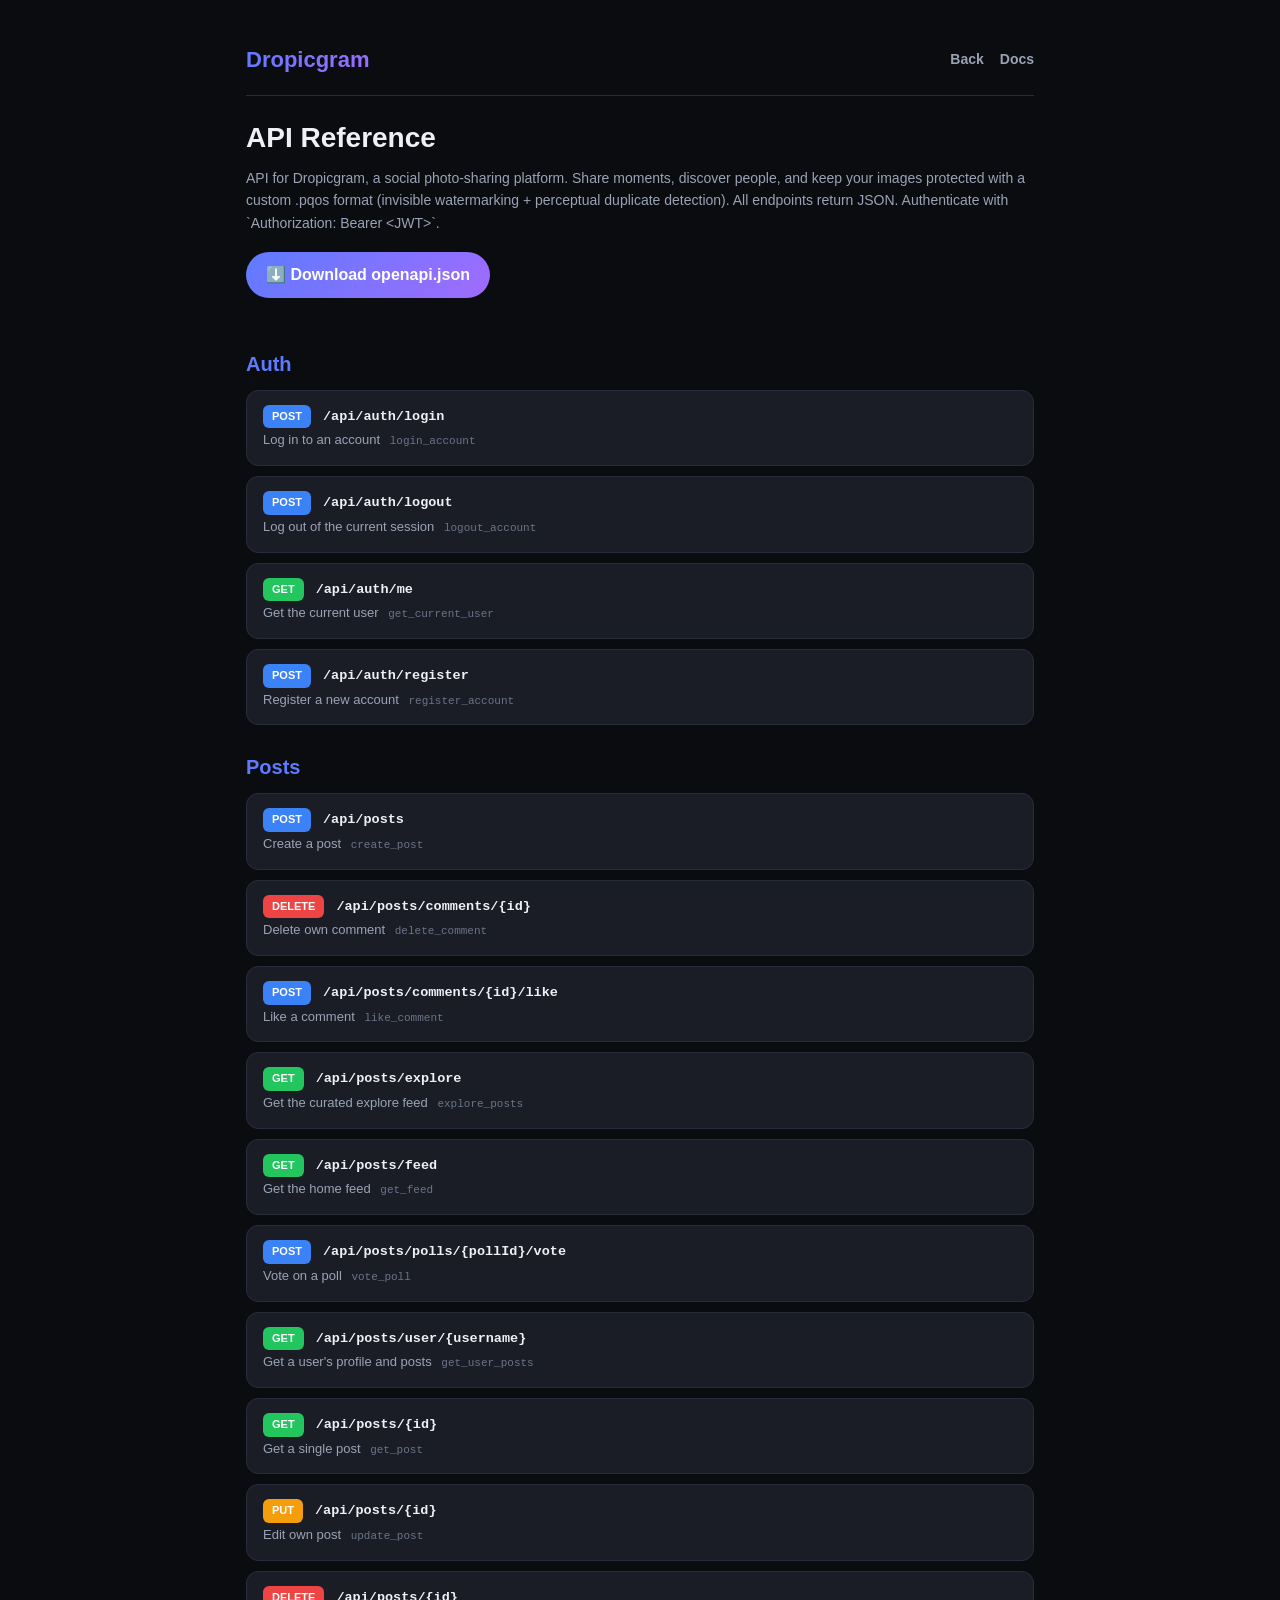
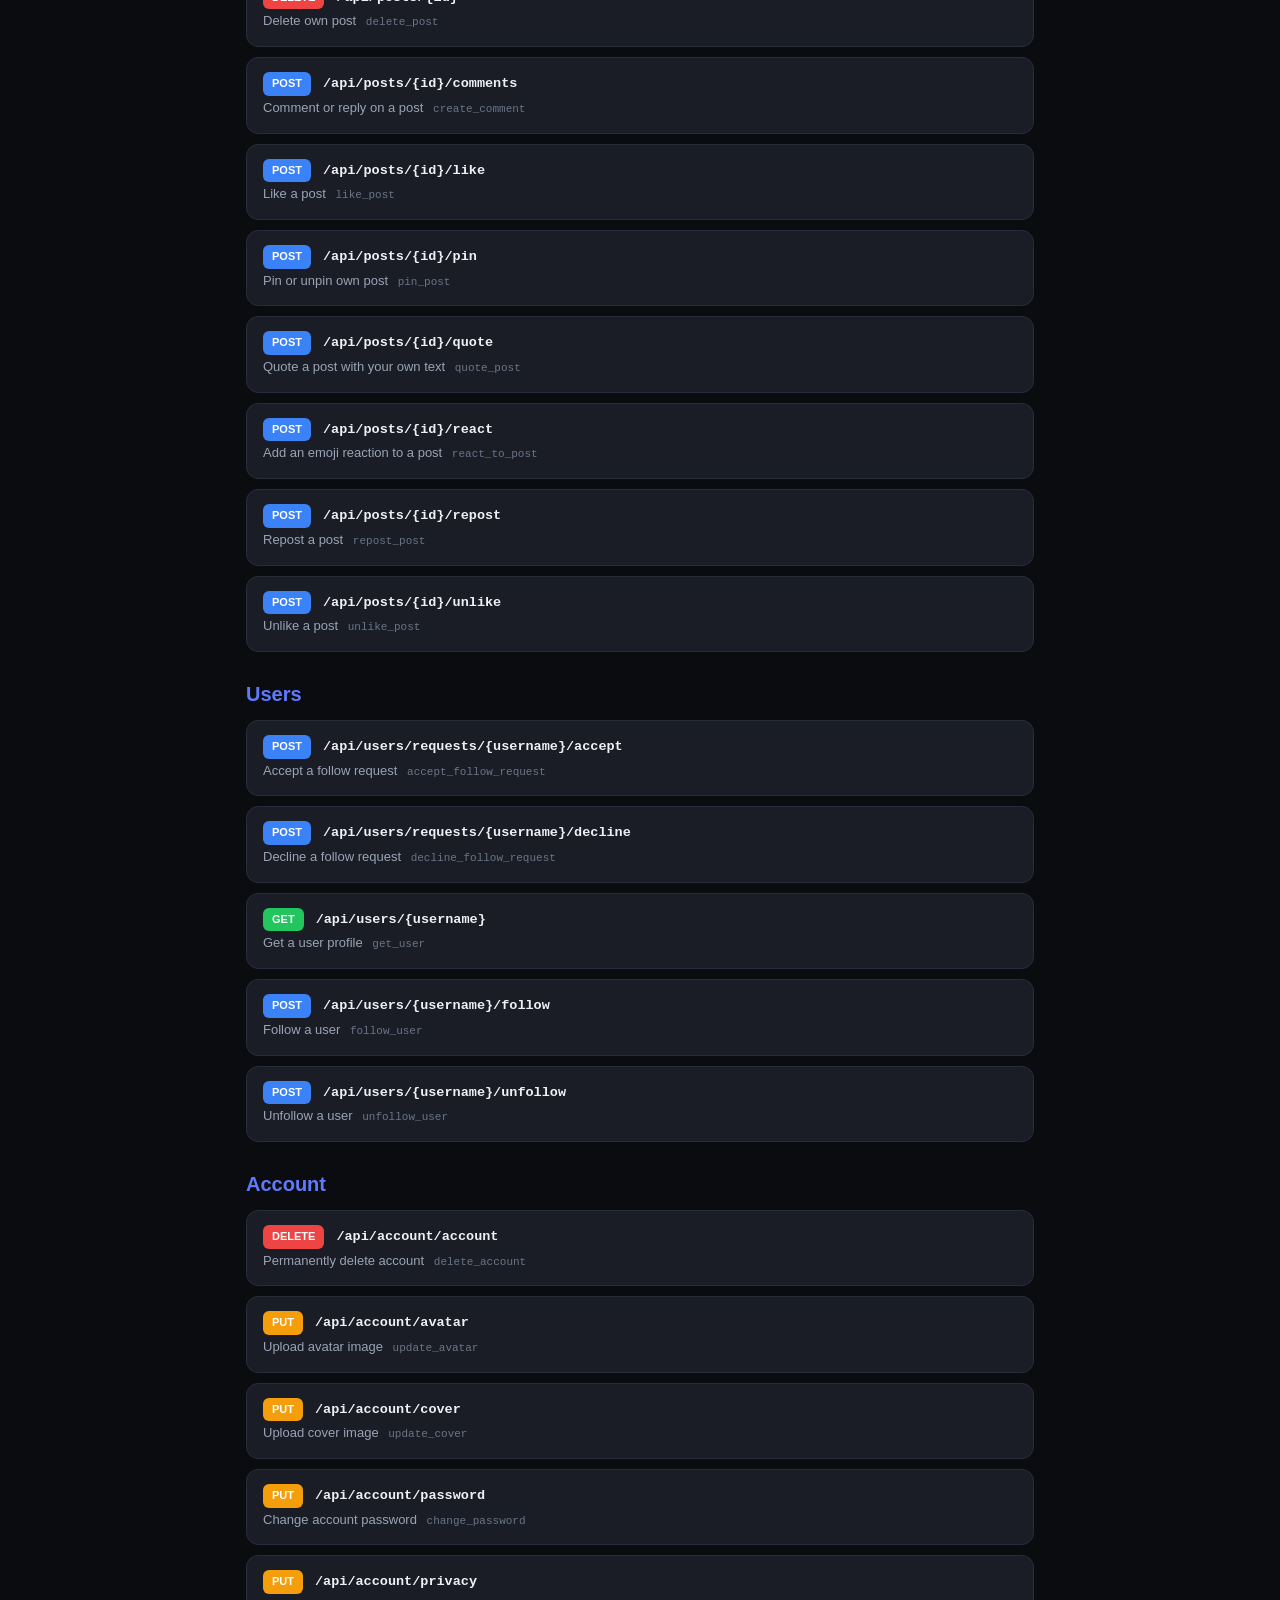
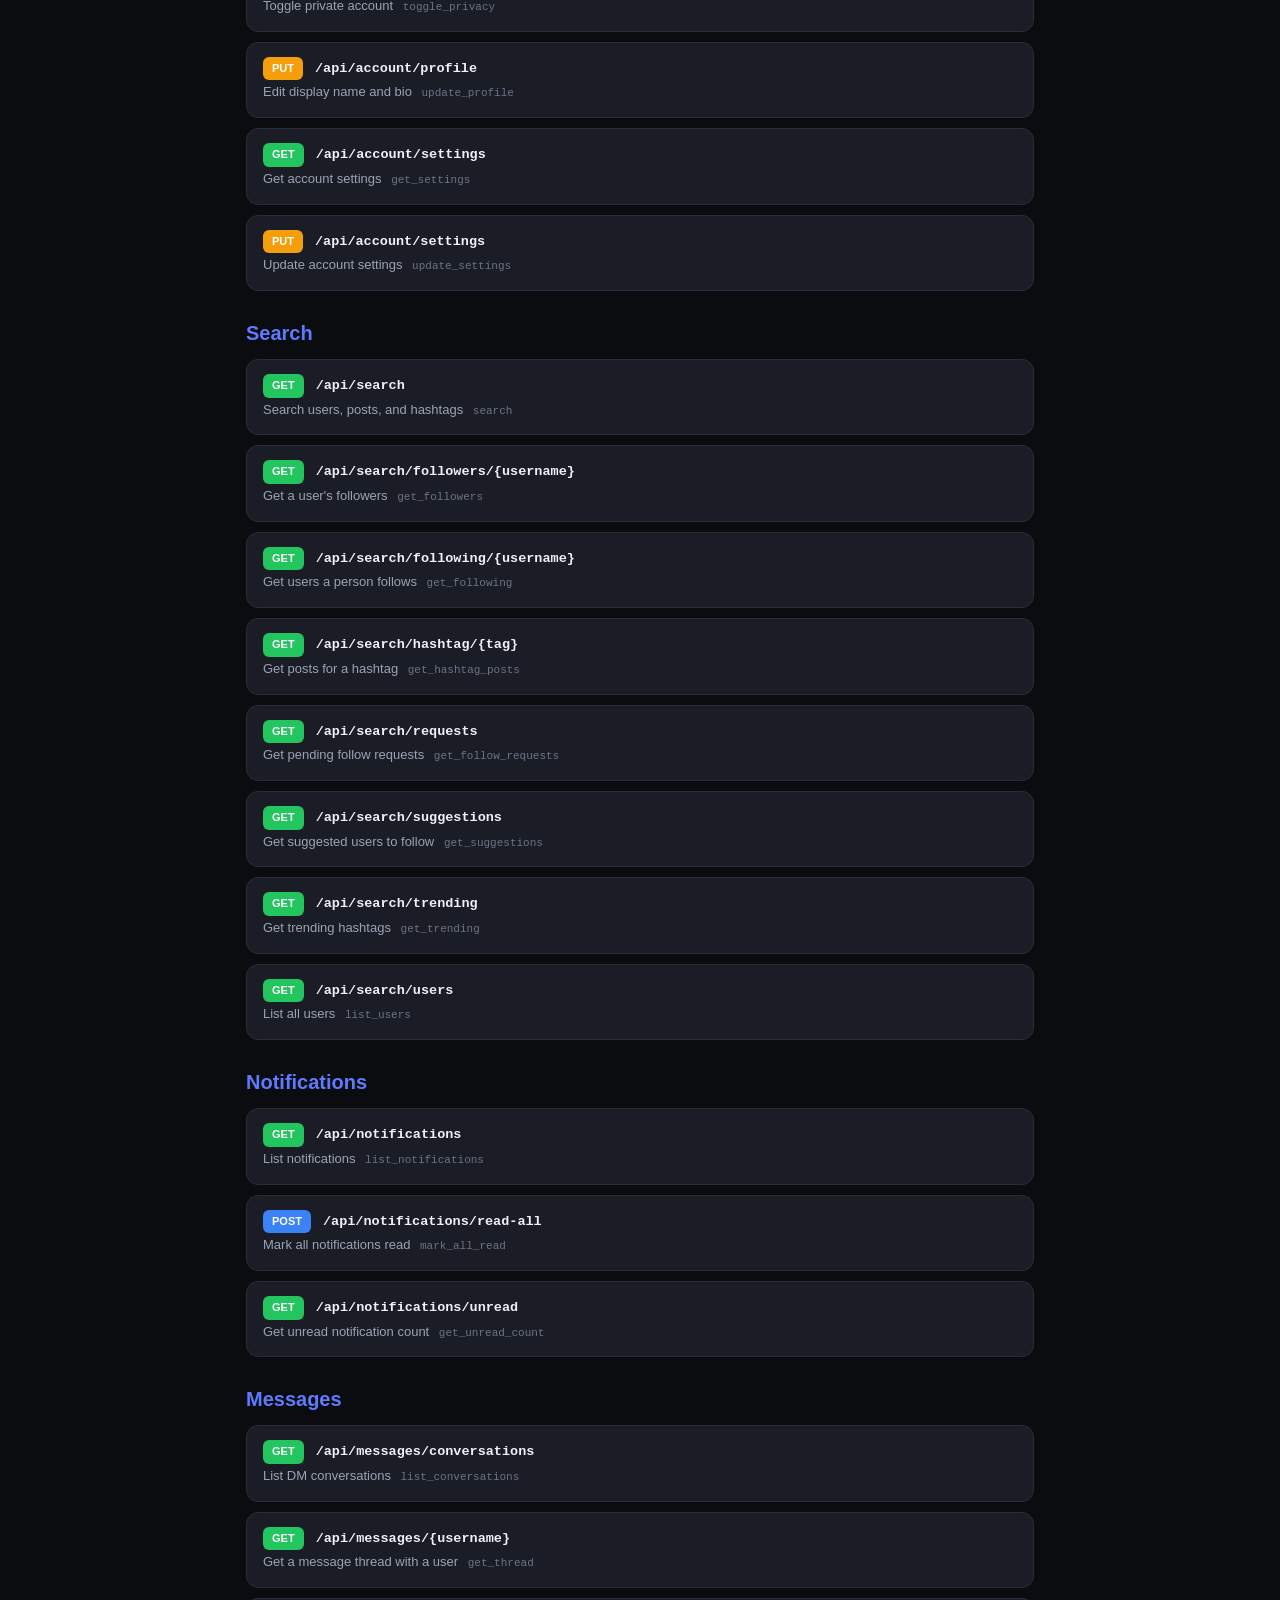
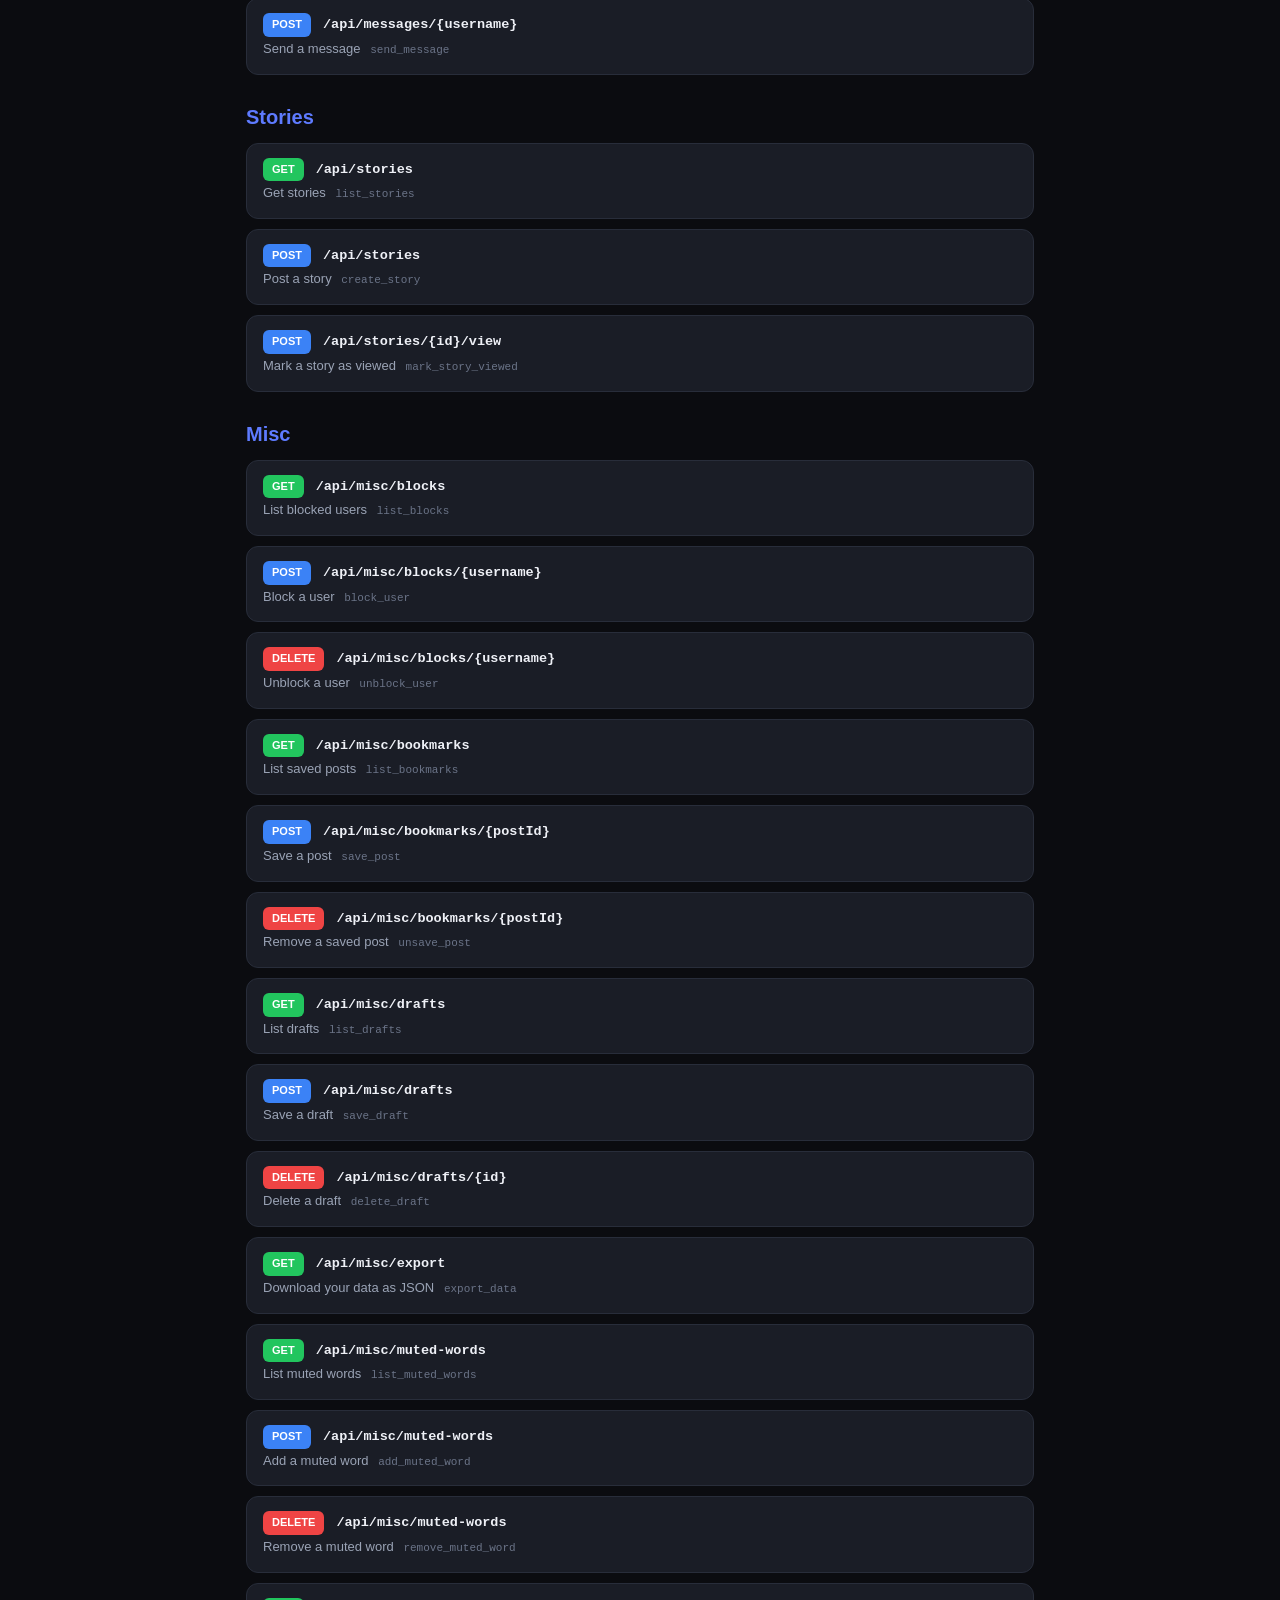
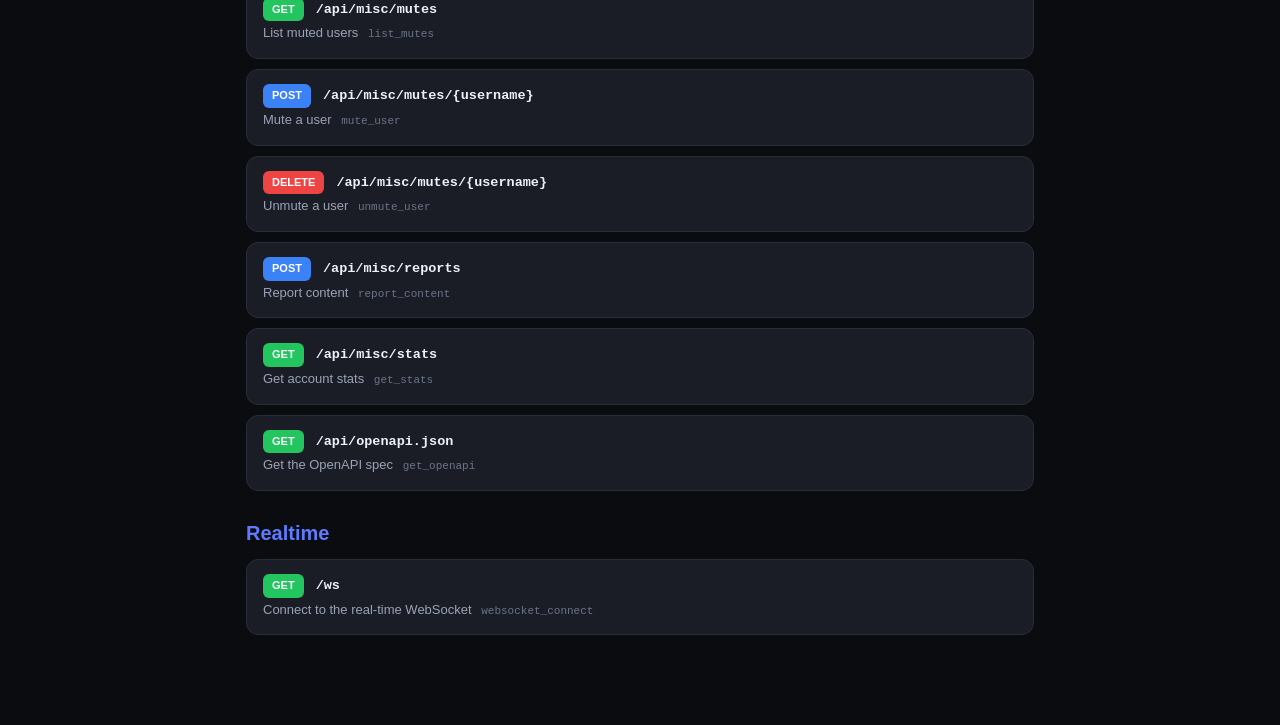
==== commit 08a3cc69: "Fluxer-style OpenAPI 3.1 spec: operationIds, Error/APIErrorCode schemas, rate-limit headers, 71 endp" ====
--- a/apidocs.html
+++ b/apidocs.html
@@ -17,7 +17,7 @@
 header nav a:hover{color:var(--acc)}
 h1{font-size:28px;margin-bottom:6px}
 .sub{color:var(--mut);font-size:14px;margin-bottom:18px}
-.dl{display:inline-block;background:linear-gradient(135deg,var(--acc),var(--acc2));color:#fff;font-weight:800;padding:10px 20px;border-radius:999px;text-decoration:none;margin-bottom:24px;border:none;cursor:pointer;font-size:15px}
+.dl{display:inline-block;background:linear-gradient(135deg,var(--acc),var(--acc2));color:#fff;font-weight:800;padding:10px 20px;border-radius:999px;text-decoration:none;margin-bottom:24px}
 .tag-title{font-size:20px;margin:26px 0 10px;color:var(--acc);text-transform:capitalize}
 .ep{background:var(--card);border:1px solid var(--bd);border-radius:12px;padding:14px 16px;margin-bottom:10px}
 .head{display:flex;align-items:center;gap:12px;flex-wrap:wrap}
@@ -25,6 +25,7 @@
 .m.get{background:var(--g)}.m.post{background:var(--b)}.m.put{background:var(--o)}.m.delete{background:var(--r)}
 .path{font-family:ui-monospace,monospace;font-size:13.5px;font-weight:700;color:var(--ink);word-break:break-all}
 .sum{color:var(--mut);font-size:13px;margin-top:2px}
+.oid{font-family:ui-monospace,monospace;color:var(--faint,#6b7488);font-size:11px;margin-left:6px}
 @media(max-width:600px){header{flex-direction:column;align-items:flex-start}header nav{margin-left:0}}
 </style>
 </head>
@@ -35,211 +36,222 @@
 <nav><a href="./">Back</a><a href="docs.html">Docs</a></nav>
 </header>
 <h1>API Reference</h1>
-<p class="sub">REST API for Dropicgram — a social photo-sharing platform. Auth is via JWT in the `Authorization: Bearer &lt;token&gt;` header (or a `token` cookie). All endpoints return JSON. — 1.0.0</p>
+<p class="sub">API for Dropicgram, a social photo-sharing platform. Share moments, discover people, and keep your images protected with a custom .pqos format (invisible watermarking + perceptual duplicate detection). All endpoints return JSON. Authenticate with `Authorization: Bearer &lt;JWT&gt;`.</p>
 <a class="dl" href="openapi.json">⬇️ Download openapi.json</a>
-<h2 class="tag-title">auth</h2><div class="ep">
+<h2 class="tag-title">Auth</h2><div class="ep">
       <div class="head"><span class="m post">POST</span><code class="path">/api/auth/login</code></div>
-      <div class="sum">Log in</div>
+      <div class="sum">Log in to an account <span class="oid">login_account</span></div>
     </div><div class="ep">
       <div class="head"><span class="m post">POST</span><code class="path">/api/auth/logout</code></div>
-      <div class="sum">Log out</div>
+      <div class="sum">Log out of the current session <span class="oid">logout_account</span></div>
     </div><div class="ep">
       <div class="head"><span class="m get">GET</span><code class="path">/api/auth/me</code></div>
-      <div class="sum">Get the current user</div>
+      <div class="sum">Get the current user <span class="oid">get_current_user</span></div>
     </div><div class="ep">
       <div class="head"><span class="m post">POST</span><code class="path">/api/auth/register</code></div>
-      <div class="sum">Register a new account</div>
-    </div><h2 class="tag-title">posts</h2><div class="ep">
+      <div class="sum">Register a new account <span class="oid">register_account</span></div>
+    </div><h2 class="tag-title">Posts</h2><div class="ep">
       <div class="head"><span class="m post">POST</span><code class="path">/api/posts</code></div>
-      <div class="sum">Create a post (text, image, or both)</div>
+      <div class="sum">Create a post <span class="oid">create_post</span></div>
+    </div><div class="ep">
+      <div class="head"><span class="m delete">DELETE</span><code class="path">/api/posts/comments/{id}</code></div>
+      <div class="sum">Delete own comment <span class="oid">delete_comment</span></div>
+    </div><div class="ep">
+      <div class="head"><span class="m post">POST</span><code class="path">/api/posts/comments/{id}/like</code></div>
+      <div class="sum">Like a comment <span class="oid">like_comment</span></div>
     </div><div class="ep">
       <div class="head"><span class="m get">GET</span><code class="path">/api/posts/explore</code></div>
-      <div class="sum">All posts, newest first</div>
+      <div class="sum">Get the curated explore feed <span class="oid">explore_posts</span></div>
     </div><div class="ep">
       <div class="head"><span class="m get">GET</span><code class="path">/api/posts/feed</code></div>
-      <div class="sum">Feed of posts from people you follow + your own</div>
+      <div class="sum">Get the home feed <span class="oid">get_feed</span></div>
     </div><div class="ep">
       <div class="head"><span class="m post">POST</span><code class="path">/api/posts/polls/{pollId}/vote</code></div>
-      <div class="sum">Vote on a poll</div>
+      <div class="sum">Vote on a poll <span class="oid">vote_poll</span></div>
     </div><div class="ep">
       <div class="head"><span class="m get">GET</span><code class="path">/api/posts/user/{username}</code></div>
-      <div class="sum">A user's profile + posts</div>
+      <div class="sum">Get a user's profile and posts <span class="oid">get_user_posts</span></div>
     </div><div class="ep">
       <div class="head"><span class="m get">GET</span><code class="path">/api/posts/{id}</code></div>
-      <div class="sum">Get a single post</div>
+      <div class="sum">Get a single post <span class="oid">get_post</span></div>
     </div><div class="ep">
       <div class="head"><span class="m put">PUT</span><code class="path">/api/posts/{id}</code></div>
-      <div class="sum">Edit own post</div>
+      <div class="sum">Edit own post <span class="oid">update_post</span></div>
     </div><div class="ep">
       <div class="head"><span class="m delete">DELETE</span><code class="path">/api/posts/{id}</code></div>
-      <div class="sum">Delete own post</div>
+      <div class="sum">Delete own post <span class="oid">delete_post</span></div>
     </div><div class="ep">
       <div class="head"><span class="m post">POST</span><code class="path">/api/posts/{id}/comments</code></div>
-      <div class="sum">Comment or reply (optionally with an image)</div>
+      <div class="sum">Comment or reply on a post <span class="oid">create_comment</span></div>
     </div><div class="ep">
       <div class="head"><span class="m post">POST</span><code class="path">/api/posts/{id}/like</code></div>
-      <div class="sum">Like a post</div>
+      <div class="sum">Like a post <span class="oid">like_post</span></div>
     </div><div class="ep">
       <div class="head"><span class="m post">POST</span><code class="path">/api/posts/{id}/pin</code></div>
-      <div class="sum">Pin/unpin own post</div>
+      <div class="sum">Pin or unpin own post <span class="oid">pin_post</span></div>
     </div><div class="ep">
       <div class="head"><span class="m post">POST</span><code class="path">/api/posts/{id}/quote</code></div>
-      <div class="sum">Quote a post with your own text</div>
+      <div class="sum">Quote a post with your own text <span class="oid">quote_post</span></div>
     </div><div class="ep">
       <div class="head"><span class="m post">POST</span><code class="path">/api/posts/{id}/react</code></div>
-      <div class="sum">Add an emoji reaction</div>
+      <div class="sum">Add an emoji reaction to a post <span class="oid">react_to_post</span></div>
     </div><div class="ep">
       <div class="head"><span class="m post">POST</span><code class="path">/api/posts/{id}/repost</code></div>
-      <div class="sum">Repost a post</div>
+      <div class="sum">Repost a post <span class="oid">repost_post</span></div>
     </div><div class="ep">
       <div class="head"><span class="m post">POST</span><code class="path">/api/posts/{id}/unlike</code></div>
-      <div class="sum">Unlike a post</div>
-    </div><h2 class="tag-title">users</h2><div class="ep">
+      <div class="sum">Unlike a post <span class="oid">unlike_post</span></div>
+    </div><h2 class="tag-title">Users</h2><div class="ep">
       <div class="head"><span class="m post">POST</span><code class="path">/api/users/requests/{username}/accept</code></div>
-      <div class="sum">Accept a follow request</div>
+      <div class="sum">Accept a follow request <span class="oid">accept_follow_request</span></div>
     </div><div class="ep">
       <div class="head"><span class="m post">POST</span><code class="path">/api/users/requests/{username}/decline</code></div>
-      <div class="sum">Decline a follow request</div>
+      <div class="sum">Decline a follow request <span class="oid">decline_follow_request</span></div>
     </div><div class="ep">
       <div class="head"><span class="m get">GET</span><code class="path">/api/users/{username}</code></div>
-      <div class="sum">Get a user profile with counts</div>
+      <div class="sum">Get a user profile <span class="oid">get_user</span></div>
     </div><div class="ep">
       <div class="head"><span class="m post">POST</span><code class="path">/api/users/{username}/follow</code></div>
-      <div class="sum">Follow a user (or request to follow if private)</div>
+      <div class="sum">Follow a user <span class="oid">follow_user</span></div>
     </div><div class="ep">
       <div class="head"><span class="m post">POST</span><code class="path">/api/users/{username}/unfollow</code></div>
-      <div class="sum">Unfollow a user</div>
-    </div><h2 class="tag-title">account</h2><div class="ep">
+      <div class="sum">Unfollow a user <span class="oid">unfollow_user</span></div>
+    </div><h2 class="tag-title">Account</h2><div class="ep">
       <div class="head"><span class="m delete">DELETE</span><code class="path">/api/account/account</code></div>
-      <div class="sum">Permanently delete account</div>
+      <div class="sum">Permanently delete account <span class="oid">delete_account</span></div>
     </div><div class="ep">
       <div class="head"><span class="m put">PUT</span><code class="path">/api/account/avatar</code></div>
-      <div class="sum">Upload avatar image</div>
+      <div class="sum">Upload avatar image <span class="oid">update_avatar</span></div>
     </div><div class="ep">
       <div class="head"><span class="m put">PUT</span><code class="path">/api/account/cover</code></div>
-      <div class="sum">Upload cover image</div>
+      <div class="sum">Upload cover image <span class="oid">update_cover</span></div>
     </div><div class="ep">
       <div class="head"><span class="m put">PUT</span><code class="path">/api/account/password</code></div>
-      <div class="sum">Change password</div>
+      <div class="sum">Change account password <span class="oid">change_password</span></div>
     </div><div class="ep">
       <div class="head"><span class="m put">PUT</span><code class="path">/api/account/privacy</code></div>
-      <div class="sum">Toggle private account</div>
+      <div class="sum">Toggle private account <span class="oid">toggle_privacy</span></div>
     </div><div class="ep">
       <div class="head"><span class="m put">PUT</span><code class="path">/api/account/profile</code></div>
-      <div class="sum">Edit display name + bio</div>
+      <div class="sum">Edit display name and bio <span class="oid">update_profile</span></div>
     </div><div class="ep">
       <div class="head"><span class="m get">GET</span><code class="path">/api/account/settings</code></div>
-      <div class="sum">Get notification/dark-mode settings</div>
+      <div class="sum">Get account settings <span class="oid">get_settings</span></div>
     </div><div class="ep">
       <div class="head"><span class="m put">PUT</span><code class="path">/api/account/settings</code></div>
-      <div class="sum">Update settings</div>
-    </div><h2 class="tag-title">search</h2><div class="ep">
+      <div class="sum">Update account settings <span class="oid">update_settings</span></div>
+    </div><h2 class="tag-title">Search</h2><div class="ep">
       <div class="head"><span class="m get">GET</span><code class="path">/api/search</code></div>
-      <div class="sum">Search users, posts, and hashtags</div>
+      <div class="sum">Search users, posts, and hashtags <span class="oid">search</span></div>
     </div><div class="ep">
       <div class="head"><span class="m get">GET</span><code class="path">/api/search/followers/{username}</code></div>
-      <div class="sum">Followers of a user</div>
+      <div class="sum">Get a user's followers <span class="oid">get_followers</span></div>
     </div><div class="ep">
       <div class="head"><span class="m get">GET</span><code class="path">/api/search/following/{username}</code></div>
-      <div class="sum">Users a person follows</div>
+      <div class="sum">Get users a person follows <span class="oid">get_following</span></div>
     </div><div class="ep">
       <div class="head"><span class="m get">GET</span><code class="path">/api/search/hashtag/{tag}</code></div>
-      <div class="sum">Posts with a hashtag</div>
+      <div class="sum">Get posts for a hashtag <span class="oid">get_hashtag_posts</span></div>
     </div><div class="ep">
       <div class="head"><span class="m get">GET</span><code class="path">/api/search/requests</code></div>
-      <div class="sum">Pending follow requests for you</div>
+      <div class="sum">Get pending follow requests <span class="oid">get_follow_requests</span></div>
     </div><div class="ep">
       <div class="head"><span class="m get">GET</span><code class="path">/api/search/suggestions</code></div>
-      <div class="sum">Suggested users to follow</div>
+      <div class="sum">Get suggested users to follow <span class="oid">get_suggestions</span></div>
     </div><div class="ep">
       <div class="head"><span class="m get">GET</span><code class="path">/api/search/trending</code></div>
-      <div class="sum">Trending hashtags by usage</div>
-    </div><h2 class="tag-title">notifications</h2><div class="ep">
+      <div class="sum">Get trending hashtags <span class="oid">get_trending</span></div>
+    </div><div class="ep">
+      <div class="head"><span class="m get">GET</span><code class="path">/api/search/users</code></div>
+      <div class="sum">List all users <span class="oid">list_users</span></div>
+    </div><h2 class="tag-title">Notifications</h2><div class="ep">
       <div class="head"><span class="m get">GET</span><code class="path">/api/notifications</code></div>
-      <div class="sum">List notifications + unread count</div>
+      <div class="sum">List notifications <span class="oid">list_notifications</span></div>
     </div><div class="ep">
       <div class="head"><span class="m post">POST</span><code class="path">/api/notifications/read-all</code></div>
-      <div class="sum">Mark all notifications read</div>
+      <div class="sum">Mark all notifications read <span class="oid">mark_all_read</span></div>
     </div><div class="ep">
       <div class="head"><span class="m get">GET</span><code class="path">/api/notifications/unread</code></div>
-      <div class="sum">Unread notification count</div>
-    </div><h2 class="tag-title">messages</h2><div class="ep">
+      <div class="sum">Get unread notification count <span class="oid">get_unread_count</span></div>
+    </div><h2 class="tag-title">Messages</h2><div class="ep">
       <div class="head"><span class="m get">GET</span><code class="path">/api/messages/conversations</code></div>
-      <div class="sum">List DM conversations</div>
+      <div class="sum">List DM conversations <span class="oid">list_conversations</span></div>
     </div><div class="ep">
       <div class="head"><span class="m get">GET</span><code class="path">/api/messages/{username}</code></div>
-      <div class="sum">Message thread with a user (marks read)</div>
+      <div class="sum">Get a message thread with a user <span class="oid">get_thread</span></div>
     </div><div class="ep">
       <div class="head"><span class="m post">POST</span><code class="path">/api/messages/{username}</code></div>
-      <div class="sum">Send a message (text or photo)</div>
-    </div><h2 class="tag-title">stories</h2><div class="ep">
+      <div class="sum">Send a message <span class="oid">send_message</span></div>
+    </div><h2 class="tag-title">Stories</h2><div class="ep">
       <div class="head"><span class="m get">GET</span><code class="path">/api/stories</code></div>
-      <div class="sum">Stories from you + people you follow (24h)</div>
+      <div class="sum">Get stories <span class="oid">list_stories</span></div>
     </div><div class="ep">
       <div class="head"><span class="m post">POST</span><code class="path">/api/stories</code></div>
-      <div class="sum">Post a story image</div>
+      <div class="sum">Post a story <span class="oid">create_story</span></div>
     </div><div class="ep">
       <div class="head"><span class="m post">POST</span><code class="path">/api/stories/{id}/view</code></div>
-      <div class="sum">Mark a story viewed</div>
-    </div><h2 class="tag-title">misc</h2><div class="ep">
+      <div class="sum">Mark a story as viewed <span class="oid">mark_story_viewed</span></div>
+    </div><h2 class="tag-title">Misc</h2><div class="ep">
       <div class="head"><span class="m get">GET</span><code class="path">/api/misc/blocks</code></div>
-      <div class="sum">Blocked users</div>
+      <div class="sum">List blocked users <span class="oid">list_blocks</span></div>
     </div><div class="ep">
       <div class="head"><span class="m post">POST</span><code class="path">/api/misc/blocks/{username}</code></div>
-      <div class="sum">Block a user</div>
+      <div class="sum">Block a user <span class="oid">block_user</span></div>
     </div><div class="ep">
       <div class="head"><span class="m delete">DELETE</span><code class="path">/api/misc/blocks/{username}</code></div>
-      <div class="sum">Unblock a user</div>
+      <div class="sum">Unblock a user <span class="oid">unblock_user</span></div>
     </div><div class="ep">
       <div class="head"><span class="m get">GET</span><code class="path">/api/misc/bookmarks</code></div>
-      <div class="sum">Saved posts</div>
+      <div class="sum">List saved posts <span class="oid">list_bookmarks</span></div>
     </div><div class="ep">
       <div class="head"><span class="m post">POST</span><code class="path">/api/misc/bookmarks/{postId}</code></div>
-      <div class="sum">Save a post</div>
+      <div class="sum">Save a post <span class="oid">save_post</span></div>
     </div><div class="ep">
       <div class="head"><span class="m delete">DELETE</span><code class="path">/api/misc/bookmarks/{postId}</code></div>
-      <div class="sum">Unsave a post</div>
+      <div class="sum">Remove a saved post <span class="oid">unsave_post</span></div>
     </div><div class="ep">
       <div class="head"><span class="m get">GET</span><code class="path">/api/misc/drafts</code></div>
-      <div class="sum">List drafts</div>
+      <div class="sum">List drafts <span class="oid">list_drafts</span></div>
     </div><div class="ep">
       <div class="head"><span class="m post">POST</span><code class="path">/api/misc/drafts</code></div>
-      <div class="sum">Save a draft</div>
+      <div class="sum">Save a draft <span class="oid">save_draft</span></div>
     </div><div class="ep">
       <div class="head"><span class="m delete">DELETE</span><code class="path">/api/misc/drafts/{id}</code></div>
-      <div class="sum">Delete a draft</div>
+      <div class="sum">Delete a draft <span class="oid">delete_draft</span></div>
     </div><div class="ep">
       <div class="head"><span class="m get">GET</span><code class="path">/api/misc/export</code></div>
-      <div class="sum">Download your data as JSON</div>
+      <div class="sum">Download your data as JSON <span class="oid">export_data</span></div>
     </div><div class="ep">
       <div class="head"><span class="m get">GET</span><code class="path">/api/misc/muted-words</code></div>
-      <div class="sum">Muted words</div>
+      <div class="sum">List muted words <span class="oid">list_muted_words</span></div>
     </div><div class="ep">
       <div class="head"><span class="m post">POST</span><code class="path">/api/misc/muted-words</code></div>
-      <div class="sum">Add a muted word</div>
+      <div class="sum">Add a muted word <span class="oid">add_muted_word</span></div>
     </div><div class="ep">
       <div class="head"><span class="m delete">DELETE</span><code class="path">/api/misc/muted-words</code></div>
-      <div class="sum">Remove a muted word</div>
+      <div class="sum">Remove a muted word <span class="oid">remove_muted_word</span></div>
     </div><div class="ep">
       <div class="head"><span class="m get">GET</span><code class="path">/api/misc/mutes</code></div>
-      <div class="sum">Muted users</div>
+      <div class="sum">List muted users <span class="oid">list_mutes</span></div>
     </div><div class="ep">
       <div class="head"><span class="m post">POST</span><code class="path">/api/misc/mutes/{username}</code></div>
-      <div class="sum">Mute a user</div>
+      <div class="sum">Mute a user <span class="oid">mute_user</span></div>
     </div><div class="ep">
       <div class="head"><span class="m delete">DELETE</span><code class="path">/api/misc/mutes/{username}</code></div>
-      <div class="sum">Unmute a user</div>
+      <div class="sum">Unmute a user <span class="oid">unmute_user</span></div>
     </div><div class="ep">
       <div class="head"><span class="m post">POST</span><code class="path">/api/misc/reports</code></div>
-      <div class="sum">Report content</div>
+      <div class="sum">Report content <span class="oid">report_content</span></div>
     </div><div class="ep">
       <div class="head"><span class="m get">GET</span><code class="path">/api/misc/stats</code></div>
-      <div class="sum">Your account stats</div>
-    </div><div class="ep">
+      <div class="sum">Get account stats <span class="oid">get_stats</span></div>
+    </div><div class="ep">
+      <div class="head"><span class="m get">GET</span><code class="path">/api/openapi.json</code></div>
+      <div class="sum">Get the OpenAPI spec <span class="oid">get_openapi</span></div>
+    </div><h2 class="tag-title">Realtime</h2><div class="ep">
       <div class="head"><span class="m get">GET</span><code class="path">/ws</code></div>
-      <div class="sum">WebSocket endpoint for real-time events (DMs, notifications, typing, read receipts)</div>
+      <div class="sum">Connect to the real-time WebSocket <span class="oid">websocket_connect</span></div>
     </div>
 </div>
-
 </body>
 </html>
